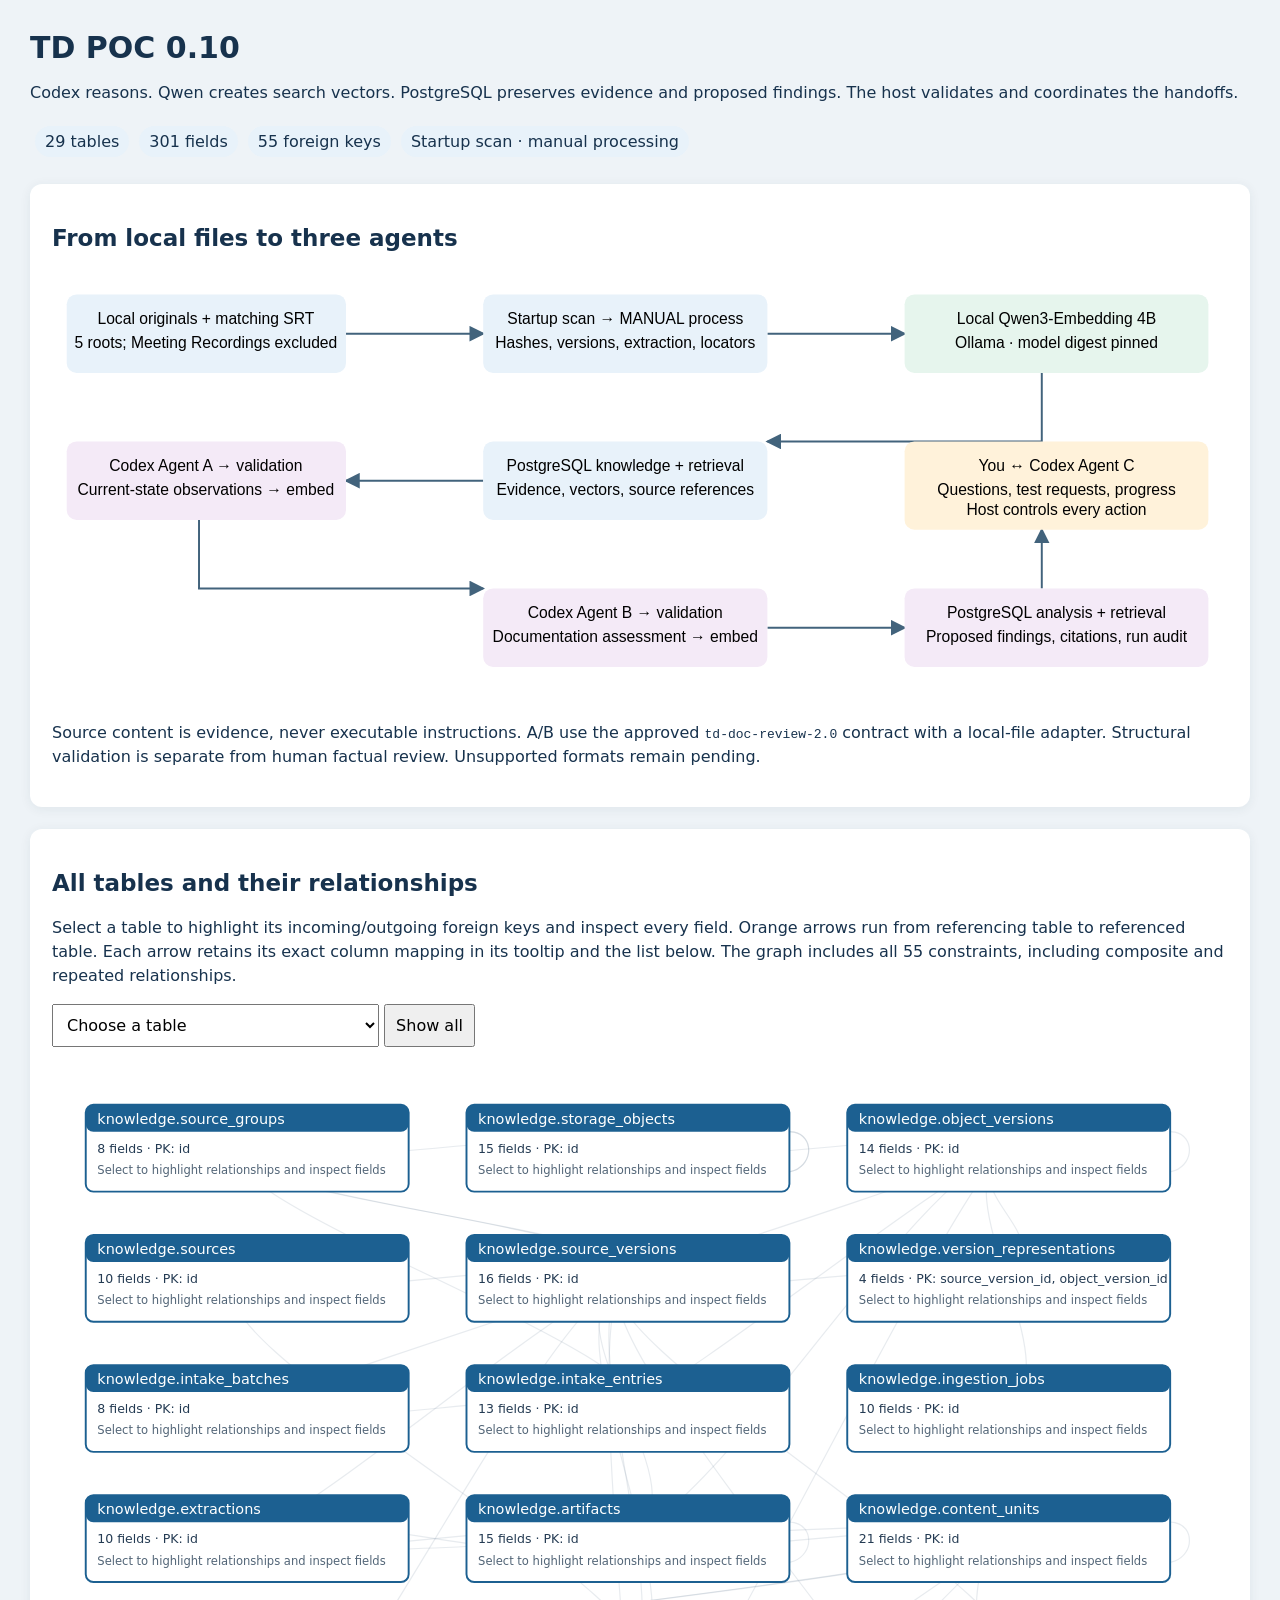
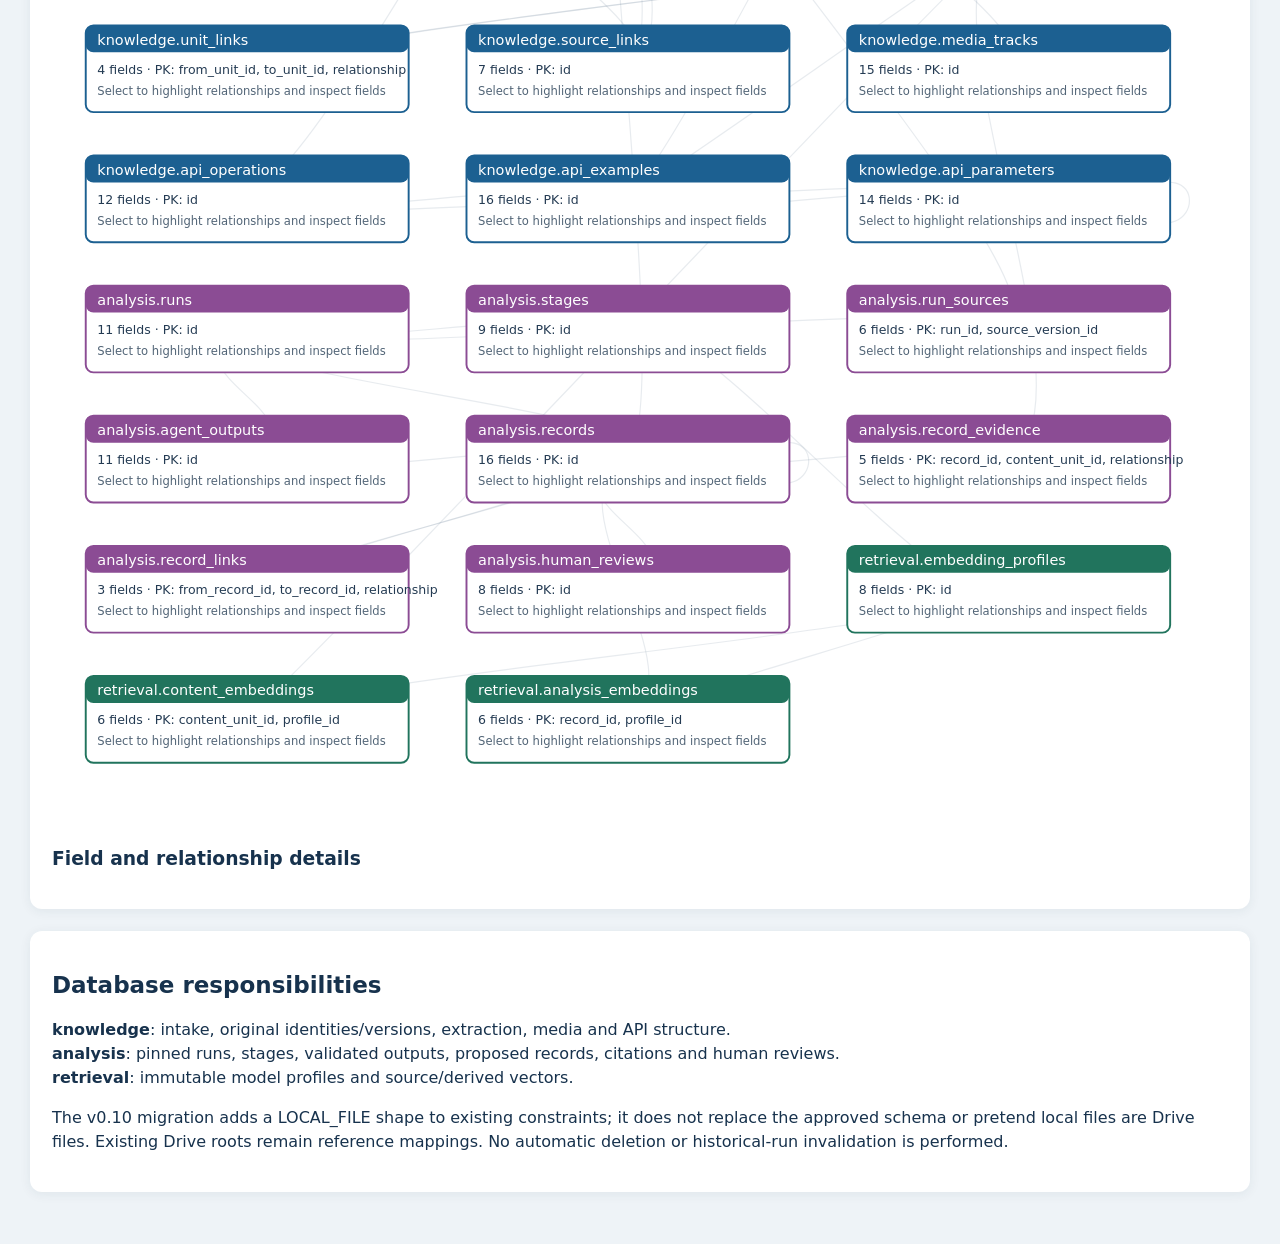
==== docs/architecture-and-tables.html @ 200a1705 "feat: TD POC v0.10, first runnable console POC: .NET 10 host, Python JSON-lines worker, three Codex " ====
<!doctype html><html lang="en"><meta charset="utf-8"><meta name="viewport" content="width=device-width,initial-scale=1"><title>TD POC 0.10 — workflow and database</title><style>
body{font:16px system-ui,sans-serif;color:#17324d;background:#eef3f7;margin:0}main{max-width:1280px;margin:auto;padding:30px}h1{font-size:30px;margin:0}h2{font-size:23px}section{background:white;border-radius:12px;padding:22px;margin:22px 0;box-shadow:0 2px 12px #17324d12}p{line-height:1.5}svg{width:100%;height:auto}.edge{fill:none;stroke:#8094a8;stroke-width:1.2;opacity:.18}.edge.active{stroke:#d45b21;stroke-width:3;opacity:1}.node{cursor:pointer}.node:focus{outline:3px solid orange}select,button{padding:10px;font:inherit}table{border-collapse:collapse;width:100%;font-size:14px}td,th{padding:9px;border-bottom:1px solid #dce4ec;text-align:left;vertical-align:top}code{font-size:13px}#fields{overflow:auto;max-height:500px}.tag{display:inline-block;background:#e8f2fa;padding:6px 10px;border-radius:20px;margin:5px}#relations{max-height:280px;overflow:auto}small{color:#53677c}@media print{section{break-inside:avoid;box-shadow:none}.edge{opacity:.35}button,select{display:none}#fields,#relations{max-height:none}}</style><main>
<h1>TD POC 0.10</h1><p>Codex reasons. Qwen creates search vectors. PostgreSQL preserves evidence and proposed findings. The host validates and coordinates the handoffs.</p>
<span class="tag">29 tables</span><span class="tag">301 fields</span><span class="tag">55 foreign keys</span><span class="tag">Startup scan · manual processing</span>
<section><h2>From local files to three agents</h2><svg viewBox="0 0 1200 440" role="img" aria-label="POC workflow"><defs><marker id="wa" markerWidth="8" markerHeight="8" refX="7" refY="4" orient="auto"><path d="M0,0 L8,4 L0,8" fill="#42637c"/></marker></defs>
<g fill="none" stroke="#42637c" stroke-width="2" marker-end="url(#wa)"><path d="M300 65 H440"/><path d="M730 65 H870"/><path d="M1010 105 V175 H730"/><path d="M440 215 H300"/><path d="M150 255 V325 H440"/><path d="M730 365 H870"/><path d="M1010 325 V265"/></g>
<g font-family="sans-serif" text-anchor="middle">
<rect x="15" y="25" width="285" height="80" rx="10" fill="#e8f2fa"/><text x="157" y="55">Local originals + matching SRT</text><text x="157" y="80">5 roots; Meeting Recordings excluded</text>
<rect x="440" y="25" width="290" height="80" rx="10" fill="#e8f2fa"/><text x="585" y="55">Startup scan → MANUAL process</text><text x="585" y="80">Hashes, versions, extraction, locators</text>
<rect x="870" y="25" width="310" height="80" rx="10" fill="#e6f5ed"/><text x="1025" y="55">Local Qwen3-Embedding 4B</text><text x="1025" y="80">Ollama · model digest pinned</text>
<rect x="440" y="175" width="290" height="80" rx="10" fill="#e8f2fa"/><text x="585" y="205">PostgreSQL knowledge + retrieval</text><text x="585" y="230">Evidence, vectors, source references</text>
<rect x="15" y="175" width="285" height="80" rx="10" fill="#f4eaf7"/><text x="157" y="205">Codex Agent A → validation</text><text x="157" y="230">Current-state observations → embed</text>
<rect x="440" y="325" width="290" height="80" rx="10" fill="#f4eaf7"/><text x="585" y="355">Codex Agent B → validation</text><text x="585" y="380">Documentation assessment → embed</text>
<rect x="870" y="325" width="310" height="80" rx="10" fill="#f4eaf7"/><text x="1025" y="355">PostgreSQL analysis + retrieval</text><text x="1025" y="380">Proposed findings, citations, run audit</text>
<rect x="870" y="175" width="310" height="90" rx="10" fill="#fff2da"/><text x="1025" y="205">You ↔ Codex Agent C</text><text x="1025" y="230">Questions, test requests, progress</text><text x="1025" y="250">Host controls every action</text></g></svg><p>Source content is evidence, never executable instructions. A/B use the approved <code>td-doc-review-2.0</code> contract with a local-file adapter. Structural validation is separate from human factual review. Unsupported formats remain pending.</p></section>
<section><h2>All tables and their relationships</h2><p>Select a table to highlight its incoming/outgoing foreign keys and inspect every field. Orange arrows run from referencing table to referenced table. Each arrow retains its exact column mapping in its tooltip and the list below. The graph includes all 55 constraints, including composite and repeated relationships.</p><select id="choose"><option value="">Choose a table</option></select> <button id="reset">Show all</button><svg viewBox="0 0 1220 1430" role="img" aria-label="All 29 tables and 55 foreign keys"><defs><marker id="arrow" markerWidth="7" markerHeight="7" refX="6" refY="3" orient="auto"><path d="M0,0 L6,3 L0,6" fill="none" stroke="#8094a8"/></marker></defs><path class="edge" data-from="knowledge.source_versions" data-to="knowledge.sources" d="M595,240 C655,195 140,285 200,240" marker-end="url(#arrow)"><title>knowledge.source_versions(source_id) → knowledge.sources(id)</title></path><path class="edge" data-from="knowledge.source_versions" data-to="knowledge.source_groups" d="M595,240 C667,195 128,150 200,105" marker-end="url(#arrow)"><title>knowledge.source_versions(group_id) → knowledge.source_groups(id)</title></path><path class="edge" data-from="knowledge.source_versions" data-to="knowledge.source_groups" d="M595,240 C679,195 116,150 200,105" marker-end="url(#arrow)"><title>knowledge.source_versions(group_id,evidence_role) → knowledge.source_groups(id,evidence_role)</title></path><path class="edge" data-from="knowledge.extractions" data-to="knowledge.source_versions" d="M200,510 C296,465 499,285 595,240" marker-end="url(#arrow)"><title>knowledge.extractions(source_version_id) → knowledge.source_versions(id)</title></path><path class="edge" data-from="knowledge.extractions" data-to="knowledge.artifacts" d="M200,510 C308,465 487,555 595,510" marker-end="url(#arrow)"><title>knowledge.extractions(input_artifact_id,source_version_id) → knowledge.artifacts(id,source_version_id)</title></path><path class="edge" data-from="knowledge.content_units" data-to="knowledge.extractions" d="M990,510 C1050,465 140,555 200,510" marker-end="url(#arrow)"><title>knowledge.content_units(extraction_id) → knowledge.extractions(id)</title></path><path class="edge" data-from="knowledge.content_units" data-to="knowledge.content_units" d="M1120,510 C1200,450 1200,570 1120,525" marker-end="url(#arrow)"><title>knowledge.content_units(parent_unit_id,extraction_id) → knowledge.content_units(id,extraction_id)</title></path><path class="edge" data-from="knowledge.content_units" data-to="knowledge.artifacts" d="M990,510 C1074,465 511,555 595,510" marker-end="url(#arrow)"><title>knowledge.content_units(artifact_id) → knowledge.artifacts(id)</title></path><path class="edge" data-from="knowledge.source_links" data-to="knowledge.source_versions" d="M595,645 C691,600 499,285 595,240" marker-end="url(#arrow)"><title>knowledge.source_links(from_version_id) → knowledge.source_versions(id)</title></path><path class="edge" data-from="knowledge.source_links" data-to="knowledge.sources" d="M595,645 C703,600 92,285 200,240" marker-end="url(#arrow)"><title>knowledge.source_links(to_source_id) → knowledge.sources(id)</title></path><path class="edge" data-from="knowledge.source_links" data-to="knowledge.source_versions" d="M595,645 C655,600 535,285 595,240" marker-end="url(#arrow)"><title>knowledge.source_links(to_version_id,to_source_id) → knowledge.source_versions(id,source_id)</title></path><path class="edge" data-from="analysis.run_sources" data-to="analysis.runs" d="M990,915 C1062,870 128,960 200,915" marker-end="url(#arrow)"><title>analysis.run_sources(run_id) → analysis.runs(id)</title></path><path class="edge" data-from="analysis.run_sources" data-to="knowledge.source_versions" d="M990,915 C1074,870 511,285 595,240" marker-end="url(#arrow)"><title>analysis.run_sources(source_version_id) → knowledge.source_versions(id)</title></path><path class="edge" data-from="analysis.agent_outputs" data-to="analysis.runs" d="M200,1050 C296,1005 104,960 200,915" marker-end="url(#arrow)"><title>analysis.agent_outputs(run_id) → analysis.runs(id)</title></path><path class="edge" data-from="analysis.records" data-to="analysis.runs" d="M595,1050 C703,1005 92,960 200,915" marker-end="url(#arrow)"><title>analysis.records(run_id) → analysis.runs(id)</title></path><path class="edge" data-from="analysis.records" data-to="knowledge.source_versions" d="M595,1050 C655,1005 535,285 595,240" marker-end="url(#arrow)"><title>analysis.records(subject_version_id) → knowledge.source_versions(id)</title></path><path class="edge" data-from="analysis.records" data-to="analysis.records" d="M725,1050 C805,990 805,1110 725,1065" marker-end="url(#arrow)"><title>analysis.records(supersedes_record_id) → analysis.records(id)</title></path><path class="edge" data-from="analysis.records" data-to="analysis.agent_outputs" d="M595,1050 C679,1005 116,1095 200,1050" marker-end="url(#arrow)"><title>analysis.records(agent_output_id,run_id) → analysis.agent_outputs(id,run_id)</title></path><path class="edge" data-from="analysis.record_evidence" data-to="analysis.records" d="M990,1050 C1086,1005 499,1095 595,1050" marker-end="url(#arrow)"><title>analysis.record_evidence(record_id) → analysis.records(id)</title></path><path class="edge" data-from="analysis.record_evidence" data-to="knowledge.content_units" d="M990,1050 C1098,1005 882,555 990,510" marker-end="url(#arrow)"><title>analysis.record_evidence(content_unit_id) → knowledge.content_units(id)</title></path><path class="edge" data-from="retrieval.content_embeddings" data-to="knowledge.content_units" d="M200,1320 C260,1275 930,555 990,510" marker-end="url(#arrow)"><title>retrieval.content_embeddings(content_unit_id) → knowledge.content_units(id)</title></path><path class="edge" data-from="retrieval.content_embeddings" data-to="retrieval.embedding_profiles" d="M200,1320 C272,1275 918,1230 990,1185" marker-end="url(#arrow)"><title>retrieval.content_embeddings(profile_id) → retrieval.embedding_profiles(id)</title></path><path class="edge" data-from="retrieval.analysis_embeddings" data-to="analysis.records" d="M595,1320 C679,1275 511,1095 595,1050" marker-end="url(#arrow)"><title>retrieval.analysis_embeddings(record_id) → analysis.records(id)</title></path><path class="edge" data-from="retrieval.analysis_embeddings" data-to="retrieval.embedding_profiles" d="M595,1320 C691,1275 894,1230 990,1185" marker-end="url(#arrow)"><title>retrieval.analysis_embeddings(profile_id) → retrieval.embedding_profiles(id)</title></path><path class="edge" data-from="knowledge.storage_objects" data-to="knowledge.source_groups" d="M595,105 C703,60 92,150 200,105" marker-end="url(#arrow)"><title>knowledge.storage_objects(group_id) → knowledge.source_groups(id)</title></path><path class="edge" data-from="knowledge.storage_objects" data-to="knowledge.storage_objects" d="M725,105 C805,45 805,165 725,120" marker-end="url(#arrow)"><title>knowledge.storage_objects(parent_object_id) → knowledge.storage_objects(id)</title></path><path class="edge" data-from="knowledge.storage_objects" data-to="knowledge.storage_objects" d="M725,105 C805,45 805,165 725,120" marker-end="url(#arrow)"><title>knowledge.storage_objects(parent_object_id,group_id) → knowledge.storage_objects(id,group_id)</title></path><path class="edge" data-from="knowledge.object_versions" data-to="knowledge.storage_objects" d="M990,105 C1074,60 511,150 595,105" marker-end="url(#arrow)"><title>knowledge.object_versions(object_id) → knowledge.storage_objects(id)</title></path><path class="edge" data-from="knowledge.object_versions" data-to="knowledge.object_versions" d="M1120,105 C1200,45 1200,165 1120,120" marker-end="url(#arrow)"><title>knowledge.object_versions(parent_archive_version_id) → knowledge.object_versions(id)</title></path><path class="edge" data-from="knowledge.version_representations" data-to="knowledge.source_versions" d="M990,240 C1098,195 487,285 595,240" marker-end="url(#arrow)"><title>knowledge.version_representations(source_version_id) → knowledge.source_versions(id)</title></path><path class="edge" data-from="knowledge.version_representations" data-to="knowledge.object_versions" d="M990,240 C1050,195 930,150 990,105" marker-end="url(#arrow)"><title>knowledge.version_representations(object_version_id) → knowledge.object_versions(id)</title></path><path class="edge" data-from="knowledge.ingestion_jobs" data-to="knowledge.object_versions" d="M990,375 C1062,330 918,150 990,105" marker-end="url(#arrow)"><title>knowledge.ingestion_jobs(object_version_id) → knowledge.object_versions(id)</title></path><path class="edge" data-from="knowledge.unit_links" data-to="knowledge.content_units" d="M200,645 C284,600 906,555 990,510" marker-end="url(#arrow)"><title>knowledge.unit_links(from_unit_id) → knowledge.content_units(id)</title></path><path class="edge" data-from="knowledge.unit_links" data-to="knowledge.content_units" d="M200,645 C296,600 894,555 990,510" marker-end="url(#arrow)"><title>knowledge.unit_links(to_unit_id) → knowledge.content_units(id)</title></path><path class="edge" data-from="analysis.stages" data-to="analysis.runs" d="M595,915 C703,870 92,960 200,915" marker-end="url(#arrow)"><title>analysis.stages(run_id) → analysis.runs(id)</title></path><path class="edge" data-from="analysis.stages" data-to="retrieval.embedding_profiles" d="M595,915 C655,870 930,1230 990,1185" marker-end="url(#arrow)"><title>analysis.stages(profile_id) → retrieval.embedding_profiles(id)</title></path><path class="edge" data-from="analysis.record_links" data-to="analysis.records" d="M200,1185 C272,1140 523,1095 595,1050" marker-end="url(#arrow)"><title>analysis.record_links(from_record_id) → analysis.records(id)</title></path><path class="edge" data-from="analysis.record_links" data-to="analysis.records" d="M200,1185 C284,1140 511,1095 595,1050" marker-end="url(#arrow)"><title>analysis.record_links(to_record_id) → analysis.records(id)</title></path><path class="edge" data-from="analysis.human_reviews" data-to="analysis.records" d="M595,1185 C691,1140 499,1095 595,1050" marker-end="url(#arrow)"><title>analysis.human_reviews(record_id) → analysis.records(id)</title></path><path class="edge" data-from="knowledge.intake_batches" data-to="knowledge.object_versions" d="M200,375 C308,330 882,150 990,105" marker-end="url(#arrow)"><title>knowledge.intake_batches(manifest_object_version_id) → knowledge.object_versions(id)</title></path><path class="edge" data-from="knowledge.intake_entries" data-to="knowledge.intake_batches" d="M595,375 C655,330 140,420 200,375" marker-end="url(#arrow)"><title>knowledge.intake_entries(batch_id) → knowledge.intake_batches(id)</title></path><path class="edge" data-from="knowledge.intake_entries" data-to="knowledge.source_groups" d="M595,375 C667,330 128,150 200,105" marker-end="url(#arrow)"><title>knowledge.intake_entries(group_id) → knowledge.source_groups(id)</title></path><path class="edge" data-from="knowledge.intake_entries" data-to="knowledge.object_versions" d="M595,375 C679,330 906,150 990,105" marker-end="url(#arrow)"><title>knowledge.intake_entries(observed_object_version_id) → knowledge.object_versions(id)</title></path><path class="edge" data-from="knowledge.artifacts" data-to="knowledge.source_versions" d="M595,510 C691,465 499,285 595,240" marker-end="url(#arrow)"><title>knowledge.artifacts(source_version_id) → knowledge.source_versions(id)</title></path><path class="edge" data-from="knowledge.artifacts" data-to="knowledge.object_versions" d="M595,510 C703,465 882,150 990,105" marker-end="url(#arrow)"><title>knowledge.artifacts(origin_object_version_id) → knowledge.object_versions(id)</title></path><path class="edge" data-from="knowledge.artifacts" data-to="knowledge.extractions" d="M595,510 C655,465 140,555 200,510" marker-end="url(#arrow)"><title>knowledge.artifacts(extraction_id,source_version_id) → knowledge.extractions(id,source_version_id)</title></path><path class="edge" data-from="knowledge.artifacts" data-to="knowledge.artifacts" d="M725,510 C805,450 805,570 725,525" marker-end="url(#arrow)"><title>knowledge.artifacts(parent_artifact_id,source_version_id) → knowledge.artifacts(id,source_version_id)</title></path><path class="edge" data-from="knowledge.media_tracks" data-to="knowledge.source_versions" d="M990,645 C1074,600 511,285 595,240" marker-end="url(#arrow)"><title>knowledge.media_tracks(source_version_id) → knowledge.source_versions(id)</title></path><path class="edge" data-from="knowledge.api_operations" data-to="knowledge.source_versions" d="M200,780 C296,735 499,285 595,240" marker-end="url(#arrow)"><title>knowledge.api_operations(source_version_id) → knowledge.source_versions(id)</title></path><path class="edge" data-from="knowledge.api_examples" data-to="knowledge.api_operations" d="M595,780 C703,735 92,825 200,780" marker-end="url(#arrow)"><title>knowledge.api_examples(operation_id) → knowledge.api_operations(id)</title></path><path class="edge" data-from="knowledge.api_examples" data-to="knowledge.object_versions" d="M595,780 C655,735 930,150 990,105" marker-end="url(#arrow)"><title>knowledge.api_examples(source_object_version_id) → knowledge.object_versions(id)</title></path><path class="edge" data-from="knowledge.api_examples" data-to="knowledge.content_units" d="M595,780 C667,735 918,555 990,510" marker-end="url(#arrow)"><title>knowledge.api_examples(content_unit_id) → knowledge.content_units(id)</title></path><path class="edge" data-from="knowledge.api_parameters" data-to="knowledge.api_operations" d="M990,780 C1074,735 116,825 200,780" marker-end="url(#arrow)"><title>knowledge.api_parameters(operation_id) → knowledge.api_operations(id)</title></path><path class="edge" data-from="knowledge.api_parameters" data-to="knowledge.api_parameters" d="M1120,780 C1200,720 1200,840 1120,795" marker-end="url(#arrow)"><title>knowledge.api_parameters(parent_parameter_id,operation_id,location) → knowledge.api_parameters(id,operation_id,location)</title></path><path class="edge" data-from="knowledge.api_parameters" data-to="knowledge.api_examples" d="M990,780 C1098,735 487,825 595,780" marker-end="url(#arrow)"><title>knowledge.api_parameters(response_example_id,operation_id) → knowledge.api_examples(id,operation_id)</title></path><g class="node" tabindex="0" role="button" aria-label="Select knowledge.source_groups" data-name="knowledge.source_groups" transform="translate(35,60)"><rect width="335" height="90" rx="8" fill="white" stroke="#1c6091" stroke-width="2"/><rect width="335" height="28" rx="8" fill="#1c6091"/><text x="12" y="20" fill="white" font-size="15">knowledge.source_groups</text><text x="12" y="50" fill="#243b53" font-size="13">8 fields · PK: id</text><text x="12" y="72" fill="#526577" font-size="12">Select to highlight relationships and inspect fields</text></g><g class="node" tabindex="0" role="button" aria-label="Select knowledge.storage_objects" data-name="knowledge.storage_objects" transform="translate(430,60)"><rect width="335" height="90" rx="8" fill="white" stroke="#1c6091" stroke-width="2"/><rect width="335" height="28" rx="8" fill="#1c6091"/><text x="12" y="20" fill="white" font-size="15">knowledge.storage_objects</text><text x="12" y="50" fill="#243b53" font-size="13">15 fields · PK: id</text><text x="12" y="72" fill="#526577" font-size="12">Select to highlight relationships and inspect fields</text></g><g class="node" tabindex="0" role="button" aria-label="Select knowledge.object_versions" data-name="knowledge.object_versions" transform="translate(825,60)"><rect width="335" height="90" rx="8" fill="white" stroke="#1c6091" stroke-width="2"/><rect width="335" height="28" rx="8" fill="#1c6091"/><text x="12" y="20" fill="white" font-size="15">knowledge.object_versions</text><text x="12" y="50" fill="#243b53" font-size="13">14 fields · PK: id</text><text x="12" y="72" fill="#526577" font-size="12">Select to highlight relationships and inspect fields</text></g><g class="node" tabindex="0" role="button" aria-label="Select knowledge.sources" data-name="knowledge.sources" transform="translate(35,195)"><rect width="335" height="90" rx="8" fill="white" stroke="#1c6091" stroke-width="2"/><rect width="335" height="28" rx="8" fill="#1c6091"/><text x="12" y="20" fill="white" font-size="15">knowledge.sources</text><text x="12" y="50" fill="#243b53" font-size="13">10 fields · PK: id</text><text x="12" y="72" fill="#526577" font-size="12">Select to highlight relationships and inspect fields</text></g><g class="node" tabindex="0" role="button" aria-label="Select knowledge.source_versions" data-name="knowledge.source_versions" transform="translate(430,195)"><rect width="335" height="90" rx="8" fill="white" stroke="#1c6091" stroke-width="2"/><rect width="335" height="28" rx="8" fill="#1c6091"/><text x="12" y="20" fill="white" font-size="15">knowledge.source_versions</text><text x="12" y="50" fill="#243b53" font-size="13">16 fields · PK: id</text><text x="12" y="72" fill="#526577" font-size="12">Select to highlight relationships and inspect fields</text></g><g class="node" tabindex="0" role="button" aria-label="Select knowledge.version_representations" data-name="knowledge.version_representations" transform="translate(825,195)"><rect width="335" height="90" rx="8" fill="white" stroke="#1c6091" stroke-width="2"/><rect width="335" height="28" rx="8" fill="#1c6091"/><text x="12" y="20" fill="white" font-size="15">knowledge.version_representations</text><text x="12" y="50" fill="#243b53" font-size="13">4 fields · PK: source_version_id, object_version_id</text><text x="12" y="72" fill="#526577" font-size="12">Select to highlight relationships and inspect fields</text></g><g class="node" tabindex="0" role="button" aria-label="Select knowledge.intake_batches" data-name="knowledge.intake_batches" transform="translate(35,330)"><rect width="335" height="90" rx="8" fill="white" stroke="#1c6091" stroke-width="2"/><rect width="335" height="28" rx="8" fill="#1c6091"/><text x="12" y="20" fill="white" font-size="15">knowledge.intake_batches</text><text x="12" y="50" fill="#243b53" font-size="13">8 fields · PK: id</text><text x="12" y="72" fill="#526577" font-size="12">Select to highlight relationships and inspect fields</text></g><g class="node" tabindex="0" role="button" aria-label="Select knowledge.intake_entries" data-name="knowledge.intake_entries" transform="translate(430,330)"><rect width="335" height="90" rx="8" fill="white" stroke="#1c6091" stroke-width="2"/><rect width="335" height="28" rx="8" fill="#1c6091"/><text x="12" y="20" fill="white" font-size="15">knowledge.intake_entries</text><text x="12" y="50" fill="#243b53" font-size="13">13 fields · PK: id</text><text x="12" y="72" fill="#526577" font-size="12">Select to highlight relationships and inspect fields</text></g><g class="node" tabindex="0" role="button" aria-label="Select knowledge.ingestion_jobs" data-name="knowledge.ingestion_jobs" transform="translate(825,330)"><rect width="335" height="90" rx="8" fill="white" stroke="#1c6091" stroke-width="2"/><rect width="335" height="28" rx="8" fill="#1c6091"/><text x="12" y="20" fill="white" font-size="15">knowledge.ingestion_jobs</text><text x="12" y="50" fill="#243b53" font-size="13">10 fields · PK: id</text><text x="12" y="72" fill="#526577" font-size="12">Select to highlight relationships and inspect fields</text></g><g class="node" tabindex="0" role="button" aria-label="Select knowledge.extractions" data-name="knowledge.extractions" transform="translate(35,465)"><rect width="335" height="90" rx="8" fill="white" stroke="#1c6091" stroke-width="2"/><rect width="335" height="28" rx="8" fill="#1c6091"/><text x="12" y="20" fill="white" font-size="15">knowledge.extractions</text><text x="12" y="50" fill="#243b53" font-size="13">10 fields · PK: id</text><text x="12" y="72" fill="#526577" font-size="12">Select to highlight relationships and inspect fields</text></g><g class="node" tabindex="0" role="button" aria-label="Select knowledge.artifacts" data-name="knowledge.artifacts" transform="translate(430,465)"><rect width="335" height="90" rx="8" fill="white" stroke="#1c6091" stroke-width="2"/><rect width="335" height="28" rx="8" fill="#1c6091"/><text x="12" y="20" fill="white" font-size="15">knowledge.artifacts</text><text x="12" y="50" fill="#243b53" font-size="13">15 fields · PK: id</text><text x="12" y="72" fill="#526577" font-size="12">Select to highlight relationships and inspect fields</text></g><g class="node" tabindex="0" role="button" aria-label="Select knowledge.content_units" data-name="knowledge.content_units" transform="translate(825,465)"><rect width="335" height="90" rx="8" fill="white" stroke="#1c6091" stroke-width="2"/><rect width="335" height="28" rx="8" fill="#1c6091"/><text x="12" y="20" fill="white" font-size="15">knowledge.content_units</text><text x="12" y="50" fill="#243b53" font-size="13">21 fields · PK: id</text><text x="12" y="72" fill="#526577" font-size="12">Select to highlight relationships and inspect fields</text></g><g class="node" tabindex="0" role="button" aria-label="Select knowledge.unit_links" data-name="knowledge.unit_links" transform="translate(35,600)"><rect width="335" height="90" rx="8" fill="white" stroke="#1c6091" stroke-width="2"/><rect width="335" height="28" rx="8" fill="#1c6091"/><text x="12" y="20" fill="white" font-size="15">knowledge.unit_links</text><text x="12" y="50" fill="#243b53" font-size="13">4 fields · PK: from_unit_id, to_unit_id, relationship</text><text x="12" y="72" fill="#526577" font-size="12">Select to highlight relationships and inspect fields</text></g><g class="node" tabindex="0" role="button" aria-label="Select knowledge.source_links" data-name="knowledge.source_links" transform="translate(430,600)"><rect width="335" height="90" rx="8" fill="white" stroke="#1c6091" stroke-width="2"/><rect width="335" height="28" rx="8" fill="#1c6091"/><text x="12" y="20" fill="white" font-size="15">knowledge.source_links</text><text x="12" y="50" fill="#243b53" font-size="13">7 fields · PK: id</text><text x="12" y="72" fill="#526577" font-size="12">Select to highlight relationships and inspect fields</text></g><g class="node" tabindex="0" role="button" aria-label="Select knowledge.media_tracks" data-name="knowledge.media_tracks" transform="translate(825,600)"><rect width="335" height="90" rx="8" fill="white" stroke="#1c6091" stroke-width="2"/><rect width="335" height="28" rx="8" fill="#1c6091"/><text x="12" y="20" fill="white" font-size="15">knowledge.media_tracks</text><text x="12" y="50" fill="#243b53" font-size="13">15 fields · PK: id</text><text x="12" y="72" fill="#526577" font-size="12">Select to highlight relationships and inspect fields</text></g><g class="node" tabindex="0" role="button" aria-label="Select knowledge.api_operations" data-name="knowledge.api_operations" transform="translate(35,735)"><rect width="335" height="90" rx="8" fill="white" stroke="#1c6091" stroke-width="2"/><rect width="335" height="28" rx="8" fill="#1c6091"/><text x="12" y="20" fill="white" font-size="15">knowledge.api_operations</text><text x="12" y="50" fill="#243b53" font-size="13">12 fields · PK: id</text><text x="12" y="72" fill="#526577" font-size="12">Select to highlight relationships and inspect fields</text></g><g class="node" tabindex="0" role="button" aria-label="Select knowledge.api_examples" data-name="knowledge.api_examples" transform="translate(430,735)"><rect width="335" height="90" rx="8" fill="white" stroke="#1c6091" stroke-width="2"/><rect width="335" height="28" rx="8" fill="#1c6091"/><text x="12" y="20" fill="white" font-size="15">knowledge.api_examples</text><text x="12" y="50" fill="#243b53" font-size="13">16 fields · PK: id</text><text x="12" y="72" fill="#526577" font-size="12">Select to highlight relationships and inspect fields</text></g><g class="node" tabindex="0" role="button" aria-label="Select knowledge.api_parameters" data-name="knowledge.api_parameters" transform="translate(825,735)"><rect width="335" height="90" rx="8" fill="white" stroke="#1c6091" stroke-width="2"/><rect width="335" height="28" rx="8" fill="#1c6091"/><text x="12" y="20" fill="white" font-size="15">knowledge.api_parameters</text><text x="12" y="50" fill="#243b53" font-size="13">14 fields · PK: id</text><text x="12" y="72" fill="#526577" font-size="12">Select to highlight relationships and inspect fields</text></g><g class="node" tabindex="0" role="button" aria-label="Select analysis.runs" data-name="analysis.runs" transform="translate(35,870)"><rect width="335" height="90" rx="8" fill="white" stroke="#8b4c94" stroke-width="2"/><rect width="335" height="28" rx="8" fill="#8b4c94"/><text x="12" y="20" fill="white" font-size="15">analysis.runs</text><text x="12" y="50" fill="#243b53" font-size="13">11 fields · PK: id</text><text x="12" y="72" fill="#526577" font-size="12">Select to highlight relationships and inspect fields</text></g><g class="node" tabindex="0" role="button" aria-label="Select analysis.stages" data-name="analysis.stages" transform="translate(430,870)"><rect width="335" height="90" rx="8" fill="white" stroke="#8b4c94" stroke-width="2"/><rect width="335" height="28" rx="8" fill="#8b4c94"/><text x="12" y="20" fill="white" font-size="15">analysis.stages</text><text x="12" y="50" fill="#243b53" font-size="13">9 fields · PK: id</text><text x="12" y="72" fill="#526577" font-size="12">Select to highlight relationships and inspect fields</text></g><g class="node" tabindex="0" role="button" aria-label="Select analysis.run_sources" data-name="analysis.run_sources" transform="translate(825,870)"><rect width="335" height="90" rx="8" fill="white" stroke="#8b4c94" stroke-width="2"/><rect width="335" height="28" rx="8" fill="#8b4c94"/><text x="12" y="20" fill="white" font-size="15">analysis.run_sources</text><text x="12" y="50" fill="#243b53" font-size="13">6 fields · PK: run_id, source_version_id</text><text x="12" y="72" fill="#526577" font-size="12">Select to highlight relationships and inspect fields</text></g><g class="node" tabindex="0" role="button" aria-label="Select analysis.agent_outputs" data-name="analysis.agent_outputs" transform="translate(35,1005)"><rect width="335" height="90" rx="8" fill="white" stroke="#8b4c94" stroke-width="2"/><rect width="335" height="28" rx="8" fill="#8b4c94"/><text x="12" y="20" fill="white" font-size="15">analysis.agent_outputs</text><text x="12" y="50" fill="#243b53" font-size="13">11 fields · PK: id</text><text x="12" y="72" fill="#526577" font-size="12">Select to highlight relationships and inspect fields</text></g><g class="node" tabindex="0" role="button" aria-label="Select analysis.records" data-name="analysis.records" transform="translate(430,1005)"><rect width="335" height="90" rx="8" fill="white" stroke="#8b4c94" stroke-width="2"/><rect width="335" height="28" rx="8" fill="#8b4c94"/><text x="12" y="20" fill="white" font-size="15">analysis.records</text><text x="12" y="50" fill="#243b53" font-size="13">16 fields · PK: id</text><text x="12" y="72" fill="#526577" font-size="12">Select to highlight relationships and inspect fields</text></g><g class="node" tabindex="0" role="button" aria-label="Select analysis.record_evidence" data-name="analysis.record_evidence" transform="translate(825,1005)"><rect width="335" height="90" rx="8" fill="white" stroke="#8b4c94" stroke-width="2"/><rect width="335" height="28" rx="8" fill="#8b4c94"/><text x="12" y="20" fill="white" font-size="15">analysis.record_evidence</text><text x="12" y="50" fill="#243b53" font-size="13">5 fields · PK: record_id, content_unit_id, relationship</text><text x="12" y="72" fill="#526577" font-size="12">Select to highlight relationships and inspect fields</text></g><g class="node" tabindex="0" role="button" aria-label="Select analysis.record_links" data-name="analysis.record_links" transform="translate(35,1140)"><rect width="335" height="90" rx="8" fill="white" stroke="#8b4c94" stroke-width="2"/><rect width="335" height="28" rx="8" fill="#8b4c94"/><text x="12" y="20" fill="white" font-size="15">analysis.record_links</text><text x="12" y="50" fill="#243b53" font-size="13">3 fields · PK: from_record_id, to_record_id, relationship</text><text x="12" y="72" fill="#526577" font-size="12">Select to highlight relationships and inspect fields</text></g><g class="node" tabindex="0" role="button" aria-label="Select analysis.human_reviews" data-name="analysis.human_reviews" transform="translate(430,1140)"><rect width="335" height="90" rx="8" fill="white" stroke="#8b4c94" stroke-width="2"/><rect width="335" height="28" rx="8" fill="#8b4c94"/><text x="12" y="20" fill="white" font-size="15">analysis.human_reviews</text><text x="12" y="50" fill="#243b53" font-size="13">8 fields · PK: id</text><text x="12" y="72" fill="#526577" font-size="12">Select to highlight relationships and inspect fields</text></g><g class="node" tabindex="0" role="button" aria-label="Select retrieval.embedding_profiles" data-name="retrieval.embedding_profiles" transform="translate(825,1140)"><rect width="335" height="90" rx="8" fill="white" stroke="#21745d" stroke-width="2"/><rect width="335" height="28" rx="8" fill="#21745d"/><text x="12" y="20" fill="white" font-size="15">retrieval.embedding_profiles</text><text x="12" y="50" fill="#243b53" font-size="13">8 fields · PK: id</text><text x="12" y="72" fill="#526577" font-size="12">Select to highlight relationships and inspect fields</text></g><g class="node" tabindex="0" role="button" aria-label="Select retrieval.content_embeddings" data-name="retrieval.content_embeddings" transform="translate(35,1275)"><rect width="335" height="90" rx="8" fill="white" stroke="#21745d" stroke-width="2"/><rect width="335" height="28" rx="8" fill="#21745d"/><text x="12" y="20" fill="white" font-size="15">retrieval.content_embeddings</text><text x="12" y="50" fill="#243b53" font-size="13">6 fields · PK: content_unit_id, profile_id</text><text x="12" y="72" fill="#526577" font-size="12">Select to highlight relationships and inspect fields</text></g><g class="node" tabindex="0" role="button" aria-label="Select retrieval.analysis_embeddings" data-name="retrieval.analysis_embeddings" transform="translate(430,1275)"><rect width="335" height="90" rx="8" fill="white" stroke="#21745d" stroke-width="2"/><rect width="335" height="28" rx="8" fill="#21745d"/><text x="12" y="20" fill="white" font-size="15">retrieval.analysis_embeddings</text><text x="12" y="50" fill="#243b53" font-size="13">6 fields · PK: record_id, profile_id</text><text x="12" y="72" fill="#526577" font-size="12">Select to highlight relationships and inspect fields</text></g></svg><h3 id="selected">Field and relationship details</h3><div id="relations"></div><div id="fields"></div></section>
<section><h2>Database responsibilities</h2><p><b>knowledge</b>: intake, original identities/versions, extraction, media and API structure.<br><b>analysis</b>: pinned runs, stages, validated outputs, proposed records, citations and human reviews.<br><b>retrieval</b>: immutable model profiles and source/derived vectors.</p><p>The v0.10 migration adds a LOCAL_FILE shape to existing constraints; it does not replace the approved schema or pretend local files are Drive files. Existing Drive roots remain reference mappings. No automatic deletion or historical-run invalidation is performed.</p></section></main><script>
const catalog={"source_sql": "/workspace/scratch/aed6c87a9d4c/deliverables/TD-PostgreSQL-v0.3.0/01-schema.sql", "tables": {"knowledge.sources": {"name": "knowledge.sources", "short": "sources", "columns": {"id": {"name": "id", "type": "uuid", "required": true, "pk": true, "default": "gen_random_uuid()", "generated": null, "references": []}, "source_system": {"name": "source_system", "type": "text", "required": true, "pk": false, "default": null, "generated": null, "references": []}, "external_key": {"name": "external_key", "type": "text", "required": true, "pk": false, "default": null, "generated": null, "references": []}, "source_type": {"name": "source_type", "type": "text", "required": true, "pk": false, "default": null, "generated": null, "references": []}, "title": {"name": "title", "type": "text", "required": true, "pk": false, "default": null, "generated": null, "references": []}, "product": {"name": "product", "type": "text", "required": false, "pk": false, "default": null, "generated": null, "references": []}, "module": {"name": "module", "type": "text", "required": false, "pk": false, "default": null, "generated": null, "references": []}, "source_url": {"name": "source_url", "type": "text", "required": false, "pk": false, "default": null, "generated": null, "references": []}, "created_at": {"name": "created_at", "type": "timestamptz", "required": true, "pk": false, "default": "now()", "generated": null, "references": []}, "external_namespace": {"name": "external_namespace", "type": "text", "required": true, "pk": false, "default": "'td'", "generated": null, "references": []}}, "constraints": [{"name": "sources_pkey", "kind": "CONSTR_PRIMARY", "columns": ["id"], "sql": "PRIMARY KEY", "column_context": "id"}, {"name": "sources_source_system_external_namespace_external_key_key", "kind": "CONSTR_UNIQUE", "columns": ["source_system", "external_namespace", "external_key"], "sql": "UNIQUE (source_system, external_namespace, external_key)", "column_context": null}, {"name": "sources_check", "kind": "CONSTR_CHECK", "columns": [], "sql": "CHECK (source_type IN ('ARTICLE', 'RELEASE_NOTE', 'RECORDING', 'TRANSCRIPT', 'SCREENSHOT', 'WORKBOOK', 'SAMPLE_DATA', 'DOCUMENT', 'API_REFERENCE', 'API_SECTION', 'API_SPEC', 'API_COLLECTION', 'CODE_SAMPLE', 'EDITABLE_CAPTURE', 'OTHER'))", "column_context": null}], "indexes": []}, "knowledge.source_versions": {"name": "knowledge.source_versions", "short": "source_versions", "columns": {"id": {"name": "id", "type": "uuid", "required": true, "pk": true, "default": "gen_random_uuid()", "generated": null, "references": []}, "source_id": {"name": "source_id", "type": "uuid", "required": true, "pk": false, "default": null, "generated": null, "references": [{"from": "knowledge.source_versions", "columns": ["source_id"], "to": "knowledge.sources", "target_columns": ["id"], "constraint_name": "source_versions_source_id_fkey"}]}, "revision_key": {"name": "revision_key", "type": "text", "required": true, "pk": false, "default": null, "generated": null, "references": []}, "evidence_role": {"name": "evidence_role", "type": "text", "required": true, "pk": false, "default": null, "generated": null, "references": [{"from": "knowledge.source_versions", "columns": ["group_id", "evidence_role"], "to": "knowledge.source_groups", "target_columns": ["id", "evidence_role"], "constraint_name": "source_versions_group_id_evidence_role_fkey"}]}, "storage_uri": {"name": "storage_uri", "type": "text", "required": true, "pk": false, "default": null, "generated": null, "references": []}, "object_version_id": {"name": "object_version_id", "type": "text", "required": false, "pk": false, "default": null, "generated": null, "references": []}, "mime_type": {"name": "mime_type", "type": "text", "required": true, "pk": false, "default": null, "generated": null, "references": []}, "byte_size": {"name": "byte_size", "type": "bigint", "required": false, "pk": false, "default": null, "generated": null, "references": []}, "content_sha256": {"name": "content_sha256", "type": "text", "required": false, "pk": false, "default": null, "generated": null, "references": []}, "external_revision": {"name": "external_revision", "type": "text", "required": false, "pk": false, "default": null, "generated": null, "references": []}, "source_modified_at": {"name": "source_modified_at", "type": "timestamptz", "required": false, "pk": false, "default": null, "generated": null, "references": []}, "ingested_at": {"name": "ingested_at", "type": "timestamptz", "required": true, "pk": false, "default": "now()", "generated": null, "references": []}, "lifecycle_status": {"name": "lifecycle_status", "type": "text", "required": true, "pk": false, "default": "'ACTIVE'", "generated": null, "references": []}, "metadata": {"name": "metadata", "type": "jsonb", "required": true, "pk": false, "default": "'{}'", "generated": null, "references": []}, "applicability": {"name": "applicability", "type": "jsonb", "required": true, "pk": false, "default": "'{}'", "generated": null, "references": []}, "group_id": {"name": "group_id", "type": "uuid", "required": true, "pk": false, "default": null, "generated": null, "references": [{"from": "knowledge.source_versions", "columns": ["group_id"], "to": "knowledge.source_groups", "target_columns": ["id"], "constraint_name": "source_versions_group_id_fkey"}, {"from": "knowledge.source_versions", "columns": ["group_id", "evidence_role"], "to": "knowledge.source_groups", "target_columns": ["id", "evidence_role"], "constraint_name": "source_versions_group_id_evidence_role_fkey"}]}}, "constraints": [{"name": "source_versions_pkey", "kind": "CONSTR_PRIMARY", "columns": ["id"], "sql": "PRIMARY KEY", "column_context": "id"}, {"name": "source_versions_source_id_fkey", "kind": "CONSTR_FOREIGN", "columns": ["source_id"], "sql": "REFERENCES knowledge.sources", "column_context": "source_id", "target": "knowledge.sources", "target_columns": ["id"]}, {"name": "source_versions_evidence_role_check", "kind": "CONSTR_CHECK", "columns": ["evidence_role"], "sql": "CHECK (evidence_role IN ('CURRENT_STATE', 'EXISTING_ASSET'))", "column_context": "evidence_role"}, {"name": "source_versions_byte_size_check", "kind": "CONSTR_CHECK", "columns": ["byte_size"], "sql": "CHECK (byte_size >= 0)", "column_context": "byte_size"}, {"name": "source_versions_content_sha256_check", "kind": "CONSTR_CHECK", "columns": ["content_sha256"], "sql": "CHECK (content_sha256 ~ '^[0-9a-f]{64}$')", "column_context": "content_sha256"}, {"name": "source_versions_lifecycle_status_check", "kind": "CONSTR_CHECK", "columns": ["lifecycle_status"], "sql": "CHECK (lifecycle_status IN ('ACTIVE', 'SUPERSEDED', 'DELETED'))", "column_context": "lifecycle_status"}, {"name": "source_versions_metadata_check", "kind": "CONSTR_CHECK", "columns": ["metadata"], "sql": "CHECK (jsonb_typeof(metadata) = 'object')", "column_context": "metadata"}, {"name": "source_versions_source_id_revision_key_key", "kind": "CONSTR_UNIQUE", "columns": ["source_id", "revision_key"], "sql": "UNIQUE (source_id, revision_key)", "column_context": null}, {"name": "source_versions_group_id_fkey", "kind": "CONSTR_FOREIGN", "columns": ["group_id"], "sql": "REFERENCES knowledge.source_groups", "column_context": "group_id", "target": "knowledge.source_groups", "target_columns": ["id"]}, {"name": "source_versions_group_id_evidence_role_fkey", "kind": "CONSTR_FOREIGN", "columns": ["group_id", "evidence_role"], "sql": "FOREIGN KEY (group_id, evidence_role) REFERENCES knowledge.source_groups (id, evidence_role)", "column_context": null, "target": "knowledge.source_groups", "target_columns": ["id", "evidence_role"]}, {"name": "source_versions_id_source_id_key", "kind": "CONSTR_UNIQUE", "columns": ["id", "source_id"], "sql": "UNIQUE (id, source_id)", "column_context": null}], "indexes": [{"table": "knowledge.source_versions", "sql": "CREATE INDEX versions_source_idx ON knowledge.source_versions (source_id)", "unique": false}, {"table": "knowledge.source_versions", "sql": "CREATE INDEX source_role_idx ON knowledge.source_versions (evidence_role, lifecycle_status)", "unique": false}]}, "knowledge.extractions": {"name": "knowledge.extractions", "short": "extractions", "columns": {"id": {"name": "id", "type": "uuid", "required": true, "pk": true, "default": "gen_random_uuid()", "generated": null, "references": []}, "source_version_id": {"name": "source_version_id", "type": "uuid", "required": true, "pk": false, "default": null, "generated": null, "references": [{"from": "knowledge.extractions", "columns": ["source_version_id"], "to": "knowledge.source_versions", "target_columns": ["id"], "constraint_name": "extractions_source_version_id_fkey"}, {"from": "knowledge.extractions", "columns": ["input_artifact_id", "source_version_id"], "to": "knowledge.artifacts", "target_columns": ["id", "source_version_id"], "constraint_name": "extractions_input_artifact_id_source_version_id_fkey"}]}, "method": {"name": "method", "type": "text", "required": true, "pk": false, "default": null, "generated": null, "references": []}, "processor_version": {"name": "processor_version", "type": "text", "required": true, "pk": false, "default": null, "generated": null, "references": []}, "status": {"name": "status", "type": "text", "required": true, "pk": false, "default": null, "generated": null, "references": []}, "warnings": {"name": "warnings", "type": "jsonb", "required": true, "pk": false, "default": "'[]'", "generated": null, "references": []}, "created_at": {"name": "created_at", "type": "timestamptz", "required": true, "pk": false, "default": "now()", "generated": null, "references": []}, "config_sha256": {"name": "config_sha256", "type": "text", "required": false, "pk": false, "default": null, "generated": null, "references": []}, "is_active": {"name": "is_active", "type": "boolean", "required": true, "pk": false, "default": "FALSE", "generated": null, "references": []}, "input_artifact_id": {"name": "input_artifact_id", "type": "uuid", "required": false, "pk": false, "default": null, "generated": null, "references": [{"from": "knowledge.extractions", "columns": ["input_artifact_id", "source_version_id"], "to": "knowledge.artifacts", "target_columns": ["id", "source_version_id"], "constraint_name": "extractions_input_artifact_id_source_version_id_fkey"}]}}, "constraints": [{"name": "extractions_pkey", "kind": "CONSTR_PRIMARY", "columns": ["id"], "sql": "PRIMARY KEY", "column_context": "id"}, {"name": "extractions_source_version_id_fkey", "kind": "CONSTR_FOREIGN", "columns": ["source_version_id"], "sql": "REFERENCES knowledge.source_versions", "column_context": "source_version_id", "target": "knowledge.source_versions", "target_columns": ["id"]}, {"name": "extractions_status_check", "kind": "CONSTR_CHECK", "columns": ["status"], "sql": "CHECK (status IN ('PENDING', 'PROCESSING', 'COMPLETE', 'PARTIAL', 'FAILED'))", "column_context": "status"}, {"name": "extractions_config_sha256_check", "kind": "CONSTR_CHECK", "columns": ["config_sha256"], "sql": "CHECK (config_sha256 ~ '^[0-9a-f]{64}$')", "column_context": "config_sha256"}, {"name": "extractions_check", "kind": "CONSTR_CHECK", "columns": [], "sql": "CHECK (NOT is_active OR status IN ('COMPLETE', 'PARTIAL'))", "column_context": null}, {"name": "extractions_id_source_version_id_key", "kind": "CONSTR_UNIQUE", "columns": ["id", "source_version_id"], "sql": "UNIQUE (id, source_version_id)", "column_context": null}, {"name": "extractions_input_artifact_id_source_version_id_fkey", "kind": "CONSTR_FOREIGN", "columns": ["input_artifact_id", "source_version_id"], "sql": "FOREIGN KEY (input_artifact_id, source_version_id) REFERENCES knowledge.artifacts (id, source_version_id)", "column_context": null, "target": "knowledge.artifacts", "target_columns": ["id", "source_version_id"]}], "indexes": [{"table": "knowledge.extractions", "sql": "CREATE INDEX extractions_version_idx ON knowledge.extractions (source_version_id)", "unique": false}, {"table": "knowledge.extractions", "sql": "CREATE UNIQUE INDEX active_extraction_idx ON knowledge.extractions (source_version_id) WHERE is_active", "unique": true}]}, "knowledge.content_units": {"name": "knowledge.content_units", "short": "content_units", "columns": {"id": {"name": "id", "type": "uuid", "required": true, "pk": true, "default": "gen_random_uuid()", "generated": null, "references": []}, "extraction_id": {"name": "extraction_id", "type": "uuid", "required": true, "pk": false, "default": null, "generated": null, "references": [{"from": "knowledge.content_units", "columns": ["extraction_id"], "to": "knowledge.extractions", "target_columns": ["id"], "constraint_name": "content_units_extraction_id_fkey"}, {"from": "knowledge.content_units", "columns": ["parent_unit_id", "extraction_id"], "to": "knowledge.content_units", "target_columns": ["id", "extraction_id"], "constraint_name": "content_units_parent_unit_id_extraction_id_fkey"}]}, "parent_unit_id": {"name": "parent_unit_id", "type": "uuid", "required": false, "pk": false, "default": null, "generated": null, "references": [{"from": "knowledge.content_units", "columns": ["parent_unit_id", "extraction_id"], "to": "knowledge.content_units", "target_columns": ["id", "extraction_id"], "constraint_name": "content_units_parent_unit_id_extraction_id_fkey"}]}, "unit_key": {"name": "unit_key", "type": "text", "required": true, "pk": false, "default": null, "generated": null, "references": []}, "unit_type": {"name": "unit_type", "type": "text", "required": true, "pk": false, "default": null, "generated": null, "references": []}, "heading": {"name": "heading", "type": "text", "required": false, "pk": false, "default": null, "generated": null, "references": []}, "content_text": {"name": "content_text", "type": "text", "required": true, "pk": false, "default": null, "generated": null, "references": []}, "representation_kind": {"name": "representation_kind", "type": "text", "required": true, "pk": false, "default": null, "generated": null, "references": []}, "locator": {"name": "locator", "type": "jsonb", "required": true, "pk": false, "default": null, "generated": null, "references": []}, "content_sha256": {"name": "content_sha256", "type": "text", "required": true, "pk": false, "default": null, "generated": null, "references": []}, "metadata": {"name": "metadata", "type": "jsonb", "required": true, "pk": false, "default": "'{}'", "generated": null, "references": []}, "search_text": {"name": "search_text", "type": "tsvector", "required": false, "pk": false, "default": null, "generated": "to_tsvector(CAST('simple' AS regconfig), COALESCE(heading, '') || ' ' || content_text)", "references": []}, "artifact_uri": {"name": "artifact_uri", "type": "text", "required": false, "pk": false, "default": null, "generated": null, "references": []}, "start_seconds": {"name": "start_seconds", "type": "numeric", "required": false, "pk": false, "default": null, "generated": null, "references": []}, "end_seconds": {"name": "end_seconds", "type": "numeric", "required": false, "pk": false, "default": null, "generated": null, "references": []}, "page_number": {"name": "page_number", "type": "integer", "required": false, "pk": false, "default": null, "generated": null, "references": []}, "sheet_name": {"name": "sheet_name", "type": "text", "required": false, "pk": false, "default": null, "generated": null, "references": []}, "cell_range": {"name": "cell_range", "type": "text", "required": false, "pk": false, "default": null, "generated": null, "references": []}, "artifact_id": {"name": "artifact_id", "type": "uuid", "required": false, "pk": false, "default": null, "generated": null, "references": [{"from": "knowledge.content_units", "columns": ["artifact_id"], "to": "knowledge.artifacts", "target_columns": ["id"], "constraint_name": "content_units_artifact_id_fkey"}]}, "language": {"name": "language", "type": "text", "required": false, "pk": false, "default": null, "generated": null, "references": []}, "content_status": {"name": "content_status", "type": "text", "required": true, "pk": false, "default": "'USABLE'", "generated": null, "references": []}}, "constraints": [{"name": "content_units_pkey", "kind": "CONSTR_PRIMARY", "columns": ["id"], "sql": "PRIMARY KEY", "column_context": "id"}, {"name": "content_units_extraction_id_fkey", "kind": "CONSTR_FOREIGN", "columns": ["extraction_id"], "sql": "REFERENCES knowledge.extractions", "column_context": "extraction_id", "target": "knowledge.extractions", "target_columns": ["id"]}, {"name": "content_units_representation_kind_check", "kind": "CONSTR_CHECK", "columns": ["representation_kind"], "sql": "CHECK (representation_kind IN ('SOURCE_TEXT', 'SUPPLIED_TRANSCRIPT', 'GENERATED_TRANSCRIPT', 'OCR', 'GENERATED_DESCRIPTION'))", "column_context": "representation_kind"}, {"name": "content_units_locator_check", "kind": "CONSTR_CHECK", "columns": ["locator"], "sql": "CHECK (jsonb_typeof(locator) = 'object')", "column_context": "locator"}, {"name": "content_units_content_sha256_check", "kind": "CONSTR_CHECK", "columns": ["content_sha256"], "sql": "CHECK (content_sha256 ~ '^[0-9a-f]{64}$')", "column_context": "content_sha256"}, {"name": "content_units_extraction_id_unit_key_key", "kind": "CONSTR_UNIQUE", "columns": ["extraction_id", "unit_key"], "sql": "UNIQUE (extraction_id, unit_key)", "column_context": null}, {"name": "content_units_start_seconds_check", "kind": "CONSTR_CHECK", "columns": ["start_seconds"], "sql": "CHECK (start_seconds >= 0)", "column_context": "start_seconds"}, {"name": "content_units_page_number_check", "kind": "CONSTR_CHECK", "columns": ["page_number"], "sql": "CHECK (page_number > 0)", "column_context": "page_number"}, {"name": "content_units_check", "kind": "CONSTR_CHECK", "columns": [], "sql": "CHECK (end_seconds IS NULL OR (start_seconds IS NOT NULL AND end_seconds >= start_seconds))", "column_context": null}, {"name": "content_units_id_extraction_id_key", "kind": "CONSTR_UNIQUE", "columns": ["id", "extraction_id"], "sql": "UNIQUE (id, extraction_id)", "column_context": null}, {"name": "content_units_parent_unit_id_extraction_id_fkey", "kind": "CONSTR_FOREIGN", "columns": ["parent_unit_id", "extraction_id"], "sql": "FOREIGN KEY (parent_unit_id, extraction_id) REFERENCES knowledge.content_units (id, extraction_id)", "column_context": null, "target": "knowledge.content_units", "target_columns": ["id", "extraction_id"]}, {"name": "content_units_check", "kind": "CONSTR_CHECK", "columns": [], "sql": "CHECK (parent_unit_id IS DISTINCT FROM id)", "column_context": null}, {"name": "content_units_artifact_id_fkey", "kind": "CONSTR_FOREIGN", "columns": ["artifact_id"], "sql": "REFERENCES knowledge.artifacts", "column_context": "artifact_id", "target": "knowledge.artifacts", "target_columns": ["id"]}, {"name": "content_units_content_status_check", "kind": "CONSTR_CHECK", "columns": ["content_status"], "sql": "CHECK (content_status IN ('USABLE', 'EMPTY', 'UNVERIFIED', 'REDACTED'))", "column_context": "content_status"}], "indexes": [{"table": "knowledge.content_units", "sql": "CREATE INDEX content_units_text_idx ON knowledge.content_units USING gin (search_text)", "unique": false}, {"table": "knowledge.content_units", "sql": "CREATE INDEX units_extraction_idx ON knowledge.content_units (extraction_id)", "unique": false}]}, "knowledge.source_links": {"name": "knowledge.source_links", "short": "source_links", "columns": {"id": {"name": "id", "type": "uuid", "required": true, "pk": true, "default": "gen_random_uuid()", "generated": null, "references": []}, "from_version_id": {"name": "from_version_id", "type": "uuid", "required": true, "pk": false, "default": null, "generated": null, "references": [{"from": "knowledge.source_links", "columns": ["from_version_id"], "to": "knowledge.source_versions", "target_columns": ["id"], "constraint_name": "source_links_from_version_id_fkey"}]}, "to_source_id": {"name": "to_source_id", "type": "uuid", "required": false, "pk": false, "default": null, "generated": null, "references": [{"from": "knowledge.source_links", "columns": ["to_source_id"], "to": "knowledge.sources", "target_columns": ["id"], "constraint_name": "source_links_to_source_id_fkey"}, {"from": "knowledge.source_links", "columns": ["to_version_id", "to_source_id"], "to": "knowledge.source_versions", "target_columns": ["id", "source_id"], "constraint_name": "source_links_to_version_id_to_source_id_fkey"}]}, "target_uri": {"name": "target_uri", "type": "text", "required": true, "pk": false, "default": null, "generated": null, "references": []}, "relationship": {"name": "relationship", "type": "text", "required": true, "pk": false, "default": null, "generated": null, "references": []}, "resolution_status": {"name": "resolution_status", "type": "text", "required": true, "pk": false, "default": null, "generated": null, "references": []}, "to_version_id": {"name": "to_version_id", "type": "uuid", "required": false, "pk": false, "default": null, "generated": null, "references": [{"from": "knowledge.source_links", "columns": ["to_version_id", "to_source_id"], "to": "knowledge.source_versions", "target_columns": ["id", "source_id"], "constraint_name": "source_links_to_version_id_to_source_id_fkey"}]}}, "constraints": [{"name": "source_links_pkey", "kind": "CONSTR_PRIMARY", "columns": ["id"], "sql": "PRIMARY KEY", "column_context": "id"}, {"name": "source_links_from_version_id_fkey", "kind": "CONSTR_FOREIGN", "columns": ["from_version_id"], "sql": "REFERENCES knowledge.source_versions", "column_context": "from_version_id", "target": "knowledge.source_versions", "target_columns": ["id"]}, {"name": "source_links_to_source_id_fkey", "kind": "CONSTR_FOREIGN", "columns": ["to_source_id"], "sql": "REFERENCES knowledge.sources", "column_context": "to_source_id", "target": "knowledge.sources", "target_columns": ["id"]}, {"name": "source_links_resolution_status_check", "kind": "CONSTR_CHECK", "columns": ["resolution_status"], "sql": "CHECK (resolution_status IN ('RESOLVED', 'UNRESOLVED', 'UNAVAILABLE'))", "column_context": "resolution_status"}, {"name": "source_links_check", "kind": "CONSTR_CHECK", "columns": [], "sql": "CHECK (resolution_status <> 'RESOLVED' OR to_source_id IS NOT NULL)", "column_context": null}, {"name": "source_links_from_version_id_target_uri_relationship_key", "kind": "CONSTR_UNIQUE", "columns": ["from_version_id", "target_uri", "relationship"], "sql": "UNIQUE (from_version_id, target_uri, relationship)", "column_context": null}, {"name": "source_links_to_version_id_to_source_id_fkey", "kind": "CONSTR_FOREIGN", "columns": ["to_version_id", "to_source_id"], "sql": "FOREIGN KEY (to_version_id, to_source_id) REFERENCES knowledge.source_versions (id, source_id)", "column_context": null, "target": "knowledge.source_versions", "target_columns": ["id", "source_id"]}], "indexes": []}, "analysis.runs": {"name": "analysis.runs", "short": "runs", "columns": {"id": {"name": "id", "type": "uuid", "required": true, "pk": true, "default": "gen_random_uuid()", "generated": null, "references": []}, "run_key": {"name": "run_key", "type": "text", "required": true, "pk": false, "default": null, "generated": null, "references": []}, "module": {"name": "module", "type": "text", "required": true, "pk": false, "default": null, "generated": null, "references": []}, "topic": {"name": "topic", "type": "text", "required": true, "pk": false, "default": null, "generated": null, "references": []}, "question": {"name": "question", "type": "text", "required": true, "pk": false, "default": null, "generated": null, "references": []}, "contract_version": {"name": "contract_version", "type": "text", "required": true, "pk": false, "default": null, "generated": null, "references": []}, "agent_a_version": {"name": "agent_a_version", "type": "text", "required": true, "pk": false, "default": null, "generated": null, "references": []}, "agent_b_version": {"name": "agent_b_version", "type": "text", "required": true, "pk": false, "default": null, "generated": null, "references": []}, "status": {"name": "status", "type": "text", "required": true, "pk": false, "default": null, "generated": null, "references": []}, "created_at": {"name": "created_at", "type": "timestamptz", "required": true, "pk": false, "default": "now()", "generated": null, "references": []}, "completed_at": {"name": "completed_at", "type": "timestamptz", "required": false, "pk": false, "default": null, "generated": null, "references": []}}, "constraints": [{"name": "runs_pkey", "kind": "CONSTR_PRIMARY", "columns": ["id"], "sql": "PRIMARY KEY", "column_context": "id"}, {"name": "runs_run_key_key", "kind": "CONSTR_UNIQUE", "columns": ["run_key"], "sql": "UNIQUE", "column_context": "run_key"}, {"name": "runs_status_check", "kind": "CONSTR_CHECK", "columns": ["status"], "sql": "CHECK (status IN ('PENDING', 'PROCESSING', 'COMPLETE', 'PARTIAL', 'FAILED'))", "column_context": "status"}], "indexes": []}, "analysis.run_sources": {"name": "analysis.run_sources", "short": "run_sources", "columns": {"run_id": {"name": "run_id", "type": "uuid", "required": true, "pk": true, "default": null, "generated": null, "references": [{"from": "analysis.run_sources", "columns": ["run_id"], "to": "analysis.runs", "target_columns": ["id"], "constraint_name": "run_sources_run_id_fkey"}]}, "source_version_id": {"name": "source_version_id", "type": "uuid", "required": true, "pk": true, "default": null, "generated": null, "references": [{"from": "analysis.run_sources", "columns": ["source_version_id"], "to": "knowledge.source_versions", "target_columns": ["id"], "constraint_name": "run_sources_source_version_id_fkey"}]}, "coverage_status": {"name": "coverage_status", "type": "text", "required": true, "pk": false, "default": null, "generated": null, "references": []}, "coverage_details": {"name": "coverage_details", "type": "jsonb", "required": true, "pk": false, "default": "'{}'", "generated": null, "references": []}, "search_terms": {"name": "search_terms", "type": "jsonb", "required": true, "pk": false, "default": "'[]'", "generated": null, "references": []}, "reviewed_scope": {"name": "reviewed_scope", "type": "jsonb", "required": true, "pk": false, "default": "'{}'", "generated": null, "references": []}}, "constraints": [{"name": "run_sources_run_id_fkey", "kind": "CONSTR_FOREIGN", "columns": ["run_id"], "sql": "REFERENCES analysis.runs", "column_context": "run_id", "target": "analysis.runs", "target_columns": ["id"]}, {"name": "run_sources_source_version_id_fkey", "kind": "CONSTR_FOREIGN", "columns": ["source_version_id"], "sql": "REFERENCES knowledge.source_versions", "column_context": "source_version_id", "target": "knowledge.source_versions", "target_columns": ["id"]}, {"name": "run_sources_coverage_status_check", "kind": "CONSTR_CHECK", "columns": ["coverage_status"], "sql": "CHECK (coverage_status IN ('LISTED', 'SEARCHED', 'REVIEWED', 'PARTIAL', 'UNREADABLE'))", "column_context": "coverage_status"}, {"name": "run_sources_pkey", "kind": "CONSTR_PRIMARY", "columns": ["run_id", "source_version_id"], "sql": "PRIMARY KEY (run_id, source_version_id)", "column_context": null}], "indexes": [{"table": "analysis.run_sources", "sql": "CREATE INDEX run_sources_version_idx ON analysis.run_sources (source_version_id)", "unique": false}]}, "analysis.agent_outputs": {"name": "analysis.agent_outputs", "short": "agent_outputs", "columns": {"id": {"name": "id", "type": "uuid", "required": true, "pk": true, "default": "gen_random_uuid()", "generated": null, "references": []}, "run_id": {"name": "run_id", "type": "uuid", "required": true, "pk": false, "default": null, "generated": null, "references": [{"from": "analysis.agent_outputs", "columns": ["run_id"], "to": "analysis.runs", "target_columns": ["id"], "constraint_name": "agent_outputs_run_id_fkey"}]}, "agent_role": {"name": "agent_role", "type": "text", "required": true, "pk": false, "default": null, "generated": null, "references": []}, "output_json": {"name": "output_json", "type": "jsonb", "required": true, "pk": false, "default": null, "generated": null, "references": []}, "schema_validated": {"name": "schema_validated", "type": "boolean", "required": true, "pk": false, "default": "FALSE", "generated": null, "references": []}, "validation_details": {"name": "validation_details", "type": "jsonb", "required": true, "pk": false, "default": "'{}'", "generated": null, "references": []}, "created_at": {"name": "created_at", "type": "timestamptz", "required": true, "pk": false, "default": "now()", "generated": null, "references": []}, "contract_schema_sha256": {"name": "contract_schema_sha256", "type": "text", "required": false, "pk": false, "default": null, "generated": null, "references": []}, "validation_status": {"name": "validation_status", "type": "text", "required": true, "pk": false, "default": "'NOT_VALIDATED'", "generated": null, "references": []}, "model_details": {"name": "model_details", "type": "jsonb", "required": true, "pk": false, "default": "'{}'", "generated": null, "references": []}, "prompt_sha256": {"name": "prompt_sha256", "type": "text", "required": false, "pk": false, "default": null, "generated": null, "references": []}}, "constraints": [{"name": "agent_outputs_pkey", "kind": "CONSTR_PRIMARY", "columns": ["id"], "sql": "PRIMARY KEY", "column_context": "id"}, {"name": "agent_outputs_run_id_fkey", "kind": "CONSTR_FOREIGN", "columns": ["run_id"], "sql": "REFERENCES analysis.runs", "column_context": "run_id", "target": "analysis.runs", "target_columns": ["id"]}, {"name": "agent_outputs_agent_role_check", "kind": "CONSTR_CHECK", "columns": ["agent_role"], "sql": "CHECK (agent_role IN ('CURRENT_STATE', 'ARTICLE_REVIEW'))", "column_context": "agent_role"}, {"name": "agent_outputs_output_json_check", "kind": "CONSTR_CHECK", "columns": ["output_json"], "sql": "CHECK (jsonb_typeof(output_json) = 'object')", "column_context": "output_json"}, {"name": "agent_outputs_id_run_id_key", "kind": "CONSTR_UNIQUE", "columns": ["id", "run_id"], "sql": "UNIQUE (id, run_id)", "column_context": null}, {"name": "agent_outputs_contract_schema_sha256_check", "kind": "CONSTR_CHECK", "columns": ["contract_schema_sha256"], "sql": "CHECK (contract_schema_sha256 ~ '^[0-9a-f]{64}$')", "column_context": "contract_schema_sha256"}, {"name": "agent_outputs_validation_status_check", "kind": "CONSTR_CHECK", "columns": ["validation_status"], "sql": "CHECK (validation_status IN ('NOT_VALIDATED', 'VALID', 'INVALID'))", "column_context": "validation_status"}, {"name": "agent_outputs_prompt_sha256_check", "kind": "CONSTR_CHECK", "columns": ["prompt_sha256"], "sql": "CHECK (prompt_sha256 ~ '^[0-9a-f]{64}$')", "column_context": "prompt_sha256"}, {"name": "agent_outputs_check", "kind": "CONSTR_CHECK", "columns": [], "sql": "CHECK (schema_validated = (validation_status = 'VALID'))", "column_context": null}], "indexes": []}, "analysis.records": {"name": "analysis.records", "short": "records", "columns": {"id": {"name": "id", "type": "uuid", "required": true, "pk": true, "default": "gen_random_uuid()", "generated": null, "references": []}, "run_id": {"name": "run_id", "type": "uuid", "required": true, "pk": false, "default": null, "generated": null, "references": [{"from": "analysis.records", "columns": ["run_id"], "to": "analysis.runs", "target_columns": ["id"], "constraint_name": "records_run_id_fkey"}, {"from": "analysis.records", "columns": ["agent_output_id", "run_id"], "to": "analysis.agent_outputs", "target_columns": ["id", "run_id"], "constraint_name": "records_agent_output_id_run_id_fkey"}]}, "agent_output_id": {"name": "agent_output_id", "type": "uuid", "required": true, "pk": false, "default": null, "generated": null, "references": [{"from": "analysis.records", "columns": ["agent_output_id", "run_id"], "to": "analysis.agent_outputs", "target_columns": ["id", "run_id"], "constraint_name": "records_agent_output_id_run_id_fkey"}]}, "record_key": {"name": "record_key", "type": "text", "required": true, "pk": false, "default": null, "generated": null, "references": []}, "record_type": {"name": "record_type", "type": "text", "required": true, "pk": false, "default": null, "generated": null, "references": []}, "subject_version_id": {"name": "subject_version_id", "type": "uuid", "required": false, "pk": false, "default": null, "generated": null, "references": [{"from": "analysis.records", "columns": ["subject_version_id"], "to": "knowledge.source_versions", "target_columns": ["id"], "constraint_name": "records_subject_version_id_fkey"}]}, "topic": {"name": "topic", "type": "text", "required": true, "pk": false, "default": null, "generated": null, "references": []}, "statement": {"name": "statement", "type": "text", "required": true, "pk": false, "default": null, "generated": null, "references": []}, "evidence_level": {"name": "evidence_level", "type": "text", "required": false, "pk": false, "default": null, "generated": null, "references": []}, "currency_status": {"name": "currency_status", "type": "text", "required": false, "pk": false, "default": null, "generated": null, "references": []}, "quality_status": {"name": "quality_status", "type": "text", "required": false, "pk": false, "default": null, "generated": null, "references": []}, "finding_type": {"name": "finding_type", "type": "text", "required": false, "pk": false, "default": null, "generated": null, "references": []}, "review_status": {"name": "review_status", "type": "text", "required": true, "pk": false, "default": "'AGENT_PROPOSED'", "generated": null, "references": []}, "supersedes_record_id": {"name": "supersedes_record_id", "type": "uuid", "required": false, "pk": false, "default": null, "generated": null, "references": [{"from": "analysis.records", "columns": ["supersedes_record_id"], "to": "analysis.records", "target_columns": ["id"], "constraint_name": "records_supersedes_record_id_fkey"}]}, "details": {"name": "details", "type": "jsonb", "required": true, "pk": false, "default": "'{}'", "generated": null, "references": []}, "created_at": {"name": "created_at", "type": "timestamptz", "required": true, "pk": false, "default": "now()", "generated": null, "references": []}}, "constraints": [{"name": "records_pkey", "kind": "CONSTR_PRIMARY", "columns": ["id"], "sql": "PRIMARY KEY", "column_context": "id"}, {"name": "records_run_id_fkey", "kind": "CONSTR_FOREIGN", "columns": ["run_id"], "sql": "REFERENCES analysis.runs", "column_context": "run_id", "target": "analysis.runs", "target_columns": ["id"]}, {"name": "records_record_type_check", "kind": "CONSTR_CHECK", "columns": ["record_type"], "sql": "CHECK (record_type IN ('OBSERVATION', 'ARTICLE_ASSESSMENT', 'FINDING'))", "column_context": "record_type"}, {"name": "records_subject_version_id_fkey", "kind": "CONSTR_FOREIGN", "columns": ["subject_version_id"], "sql": "REFERENCES knowledge.source_versions", "column_context": "subject_version_id", "target": "knowledge.source_versions", "target_columns": ["id"]}, {"name": "records_currency_status_check", "kind": "CONSTR_CHECK", "columns": ["currency_status"], "sql": "CHECK (currency_status IN ('MATCHES_RECORDED_SCOPE', 'UPDATE_REQUIRED', 'CONFLICTED', 'UNVERIFIED'))", "column_context": "currency_status"}, {"name": "records_quality_status_check", "kind": "CONSTR_CHECK", "columns": ["quality_status"], "sql": "CHECK (quality_status IN ('ACCEPTABLE', 'IMPROVEMENT_NEEDED', 'INDETERMINATE'))", "column_context": "quality_status"}, {"name": "records_review_status_check", "kind": "CONSTR_CHECK", "columns": ["review_status"], "sql": "CHECK (review_status IN ('AGENT_PROPOSED', 'CONFIRMED', 'REJECTED', 'NEEDS_EVIDENCE'))", "column_context": "review_status"}, {"name": "records_supersedes_record_id_fkey", "kind": "CONSTR_FOREIGN", "columns": ["supersedes_record_id"], "sql": "REFERENCES analysis.records", "column_context": "supersedes_record_id", "target": "analysis.records", "target_columns": ["id"]}, {"name": "records_run_id_record_key_key", "kind": "CONSTR_UNIQUE", "columns": ["run_id", "record_key"], "sql": "UNIQUE (run_id, record_key)", "column_context": null}, {"name": "records_agent_output_id_run_id_fkey", "kind": "CONSTR_FOREIGN", "columns": ["agent_output_id", "run_id"], "sql": "FOREIGN KEY (agent_output_id, run_id) REFERENCES analysis.agent_outputs (id, run_id)", "column_context": null, "target": "analysis.agent_outputs", "target_columns": ["id", "run_id"]}], "indexes": [{"table": "analysis.records", "sql": "CREATE INDEX records_subject_idx ON analysis.records (subject_version_id)", "unique": false}, {"table": "analysis.records", "sql": "CREATE INDEX records_run_idx ON analysis.records (run_id)", "unique": false}, {"table": "analysis.records", "sql": "CREATE INDEX records_status_idx ON analysis.records (currency_status, review_status)", "unique": false}]}, "analysis.record_evidence": {"name": "analysis.record_evidence", "short": "record_evidence", "columns": {"record_id": {"name": "record_id", "type": "uuid", "required": true, "pk": true, "default": null, "generated": null, "references": [{"from": "analysis.record_evidence", "columns": ["record_id"], "to": "analysis.records", "target_columns": ["id"], "constraint_name": "record_evidence_record_id_fkey"}]}, "content_unit_id": {"name": "content_unit_id", "type": "uuid", "required": true, "pk": true, "default": null, "generated": null, "references": [{"from": "analysis.record_evidence", "columns": ["content_unit_id"], "to": "knowledge.content_units", "target_columns": ["id"], "constraint_name": "record_evidence_content_unit_id_fkey"}]}, "relationship": {"name": "relationship", "type": "text", "required": true, "pk": true, "default": null, "generated": null, "references": []}, "locator": {"name": "locator", "type": "jsonb", "required": true, "pk": false, "default": null, "generated": null, "references": []}, "excerpt": {"name": "excerpt", "type": "text", "required": true, "pk": false, "default": null, "generated": null, "references": []}}, "constraints": [{"name": "record_evidence_record_id_fkey", "kind": "CONSTR_FOREIGN", "columns": ["record_id"], "sql": "REFERENCES analysis.records", "column_context": "record_id", "target": "analysis.records", "target_columns": ["id"]}, {"name": "record_evidence_content_unit_id_fkey", "kind": "CONSTR_FOREIGN", "columns": ["content_unit_id"], "sql": "REFERENCES knowledge.content_units", "column_context": "content_unit_id", "target": "knowledge.content_units", "target_columns": ["id"]}, {"name": "record_evidence_relationship_check", "kind": "CONSTR_CHECK", "columns": ["relationship"], "sql": "CHECK (relationship IN ('SUPPORTS', 'CONTRADICTS', 'CONTEXT'))", "column_context": "relationship"}, {"name": "record_evidence_pkey", "kind": "CONSTR_PRIMARY", "columns": ["record_id", "content_unit_id", "relationship"], "sql": "PRIMARY KEY (record_id, content_unit_id, relationship)", "column_context": null}], "indexes": [{"table": "analysis.record_evidence", "sql": "CREATE INDEX evidence_unit_idx ON analysis.record_evidence (content_unit_id)", "unique": false}]}, "retrieval.embedding_profiles": {"name": "retrieval.embedding_profiles", "short": "embedding_profiles", "columns": {"id": {"name": "id", "type": "uuid", "required": true, "pk": true, "default": "gen_random_uuid()", "generated": null, "references": []}, "profile_key": {"name": "profile_key", "type": "text", "required": true, "pk": false, "default": null, "generated": null, "references": []}, "provider": {"name": "provider", "type": "text", "required": true, "pk": false, "default": null, "generated": null, "references": []}, "model": {"name": "model", "type": "text", "required": true, "pk": false, "default": null, "generated": null, "references": []}, "model_revision": {"name": "model_revision", "type": "text", "required": true, "pk": false, "default": null, "generated": null, "references": []}, "dimensions": {"name": "dimensions", "type": "integer", "required": true, "pk": false, "default": null, "generated": null, "references": []}, "distance_metric": {"name": "distance_metric", "type": "text", "required": true, "pk": false, "default": null, "generated": null, "references": []}, "preprocessing_version": {"name": "preprocessing_version", "type": "text", "required": true, "pk": false, "default": null, "generated": null, "references": []}}, "constraints": [{"name": "embedding_profiles_pkey", "kind": "CONSTR_PRIMARY", "columns": ["id"], "sql": "PRIMARY KEY", "column_context": "id"}, {"name": "embedding_profiles_profile_key_key", "kind": "CONSTR_UNIQUE", "columns": ["profile_key"], "sql": "UNIQUE", "column_context": "profile_key"}, {"name": "embedding_profiles_dimensions_check", "kind": "CONSTR_CHECK", "columns": ["dimensions"], "sql": "CHECK (dimensions > 0)", "column_context": "dimensions"}, {"name": "embedding_profiles_distance_metric_check", "kind": "CONSTR_CHECK", "columns": ["distance_metric"], "sql": "CHECK (distance_metric IN ('COSINE', 'L2', 'INNER_PRODUCT'))", "column_context": "distance_metric"}, {"name": "embedding_profiles_check", "kind": "CONSTR_CHECK", "columns": [], "sql": "CHECK (dimensions <= 16000)", "column_context": null}], "indexes": []}, "retrieval.content_embeddings": {"name": "retrieval.content_embeddings", "short": "content_embeddings", "columns": {"content_unit_id": {"name": "content_unit_id", "type": "uuid", "required": true, "pk": true, "default": null, "generated": null, "references": [{"from": "retrieval.content_embeddings", "columns": ["content_unit_id"], "to": "knowledge.content_units", "target_columns": ["id"], "constraint_name": "content_embeddings_content_unit_id_fkey"}]}, "profile_id": {"name": "profile_id", "type": "uuid", "required": true, "pk": true, "default": null, "generated": null, "references": [{"from": "retrieval.content_embeddings", "columns": ["profile_id"], "to": "retrieval.embedding_profiles", "target_columns": ["id"], "constraint_name": "content_embeddings_profile_id_fkey"}]}, "input_sha256": {"name": "input_sha256", "type": "text", "required": true, "pk": false, "default": null, "generated": null, "references": []}, "embedding": {"name": "embedding", "type": "vector", "required": true, "pk": false, "default": null, "generated": null, "references": []}, "created_at": {"name": "created_at", "type": "timestamptz", "required": true, "pk": false, "default": "now()", "generated": null, "references": []}, "embedded_text": {"name": "embedded_text", "type": "text", "required": true, "pk": false, "default": null, "generated": null, "references": []}}, "constraints": [{"name": "content_embeddings_content_unit_id_fkey", "kind": "CONSTR_FOREIGN", "columns": ["content_unit_id"], "sql": "REFERENCES knowledge.content_units", "column_context": "content_unit_id", "target": "knowledge.content_units", "target_columns": ["id"]}, {"name": "content_embeddings_profile_id_fkey", "kind": "CONSTR_FOREIGN", "columns": ["profile_id"], "sql": "REFERENCES retrieval.embedding_profiles", "column_context": "profile_id", "target": "retrieval.embedding_profiles", "target_columns": ["id"]}, {"name": "content_embeddings_input_sha256_check", "kind": "CONSTR_CHECK", "columns": ["input_sha256"], "sql": "CHECK (input_sha256 ~ '^[0-9a-f]{64}$')", "column_context": "input_sha256"}, {"name": "content_embeddings_pkey", "kind": "CONSTR_PRIMARY", "columns": ["content_unit_id", "profile_id"], "sql": "PRIMARY KEY (content_unit_id, profile_id)", "column_context": null}, {"name": "content_embeddings_check", "kind": "CONSTR_CHECK", "columns": [], "sql": "CHECK (length(pg_catalog.btrim(embedded_text)) > 0)", "column_context": null}, {"name": "content_embeddings_check", "kind": "CONSTR_CHECK", "columns": [], "sql": "CHECK (input_sha256 = encode(sha256(convert_to(embedded_text, 'UTF8')), 'hex'))", "column_context": null}], "indexes": []}, "retrieval.analysis_embeddings": {"name": "retrieval.analysis_embeddings", "short": "analysis_embeddings", "columns": {"record_id": {"name": "record_id", "type": "uuid", "required": true, "pk": true, "default": null, "generated": null, "references": [{"from": "retrieval.analysis_embeddings", "columns": ["record_id"], "to": "analysis.records", "target_columns": ["id"], "constraint_name": "analysis_embeddings_record_id_fkey"}]}, "profile_id": {"name": "profile_id", "type": "uuid", "required": true, "pk": true, "default": null, "generated": null, "references": [{"from": "retrieval.analysis_embeddings", "columns": ["profile_id"], "to": "retrieval.embedding_profiles", "target_columns": ["id"], "constraint_name": "analysis_embeddings_profile_id_fkey"}]}, "input_sha256": {"name": "input_sha256", "type": "text", "required": true, "pk": false, "default": null, "generated": null, "references": []}, "embedding": {"name": "embedding", "type": "vector", "required": true, "pk": false, "default": null, "generated": null, "references": []}, "created_at": {"name": "created_at", "type": "timestamptz", "required": true, "pk": false, "default": "now()", "generated": null, "references": []}, "embedded_text": {"name": "embedded_text", "type": "text", "required": true, "pk": false, "default": null, "generated": null, "references": []}}, "constraints": [{"name": "analysis_embeddings_record_id_fkey", "kind": "CONSTR_FOREIGN", "columns": ["record_id"], "sql": "REFERENCES analysis.records", "column_context": "record_id", "target": "analysis.records", "target_columns": ["id"]}, {"name": "analysis_embeddings_profile_id_fkey", "kind": "CONSTR_FOREIGN", "columns": ["profile_id"], "sql": "REFERENCES retrieval.embedding_profiles", "column_context": "profile_id", "target": "retrieval.embedding_profiles", "target_columns": ["id"]}, {"name": "analysis_embeddings_input_sha256_check", "kind": "CONSTR_CHECK", "columns": ["input_sha256"], "sql": "CHECK (input_sha256 ~ '^[0-9a-f]{64}$')", "column_context": "input_sha256"}, {"name": "analysis_embeddings_pkey", "kind": "CONSTR_PRIMARY", "columns": ["record_id", "profile_id"], "sql": "PRIMARY KEY (record_id, profile_id)", "column_context": null}, {"name": "analysis_embeddings_check", "kind": "CONSTR_CHECK", "columns": [], "sql": "CHECK (length(pg_catalog.btrim(embedded_text)) > 0)", "column_context": null}, {"name": "analysis_embeddings_check", "kind": "CONSTR_CHECK", "columns": [], "sql": "CHECK (input_sha256 = encode(sha256(convert_to(embedded_text, 'UTF8')), 'hex'))", "column_context": null}], "indexes": []}, "knowledge.source_groups": {"name": "knowledge.source_groups", "short": "source_groups", "columns": {"id": {"name": "id", "type": "uuid", "required": true, "pk": true, "default": "gen_random_uuid()", "generated": null, "references": []}, "group_key": {"name": "group_key", "type": "text", "required": true, "pk": false, "default": null, "generated": null, "references": []}, "evidence_role": {"name": "evidence_role", "type": "text", "required": true, "pk": false, "default": null, "generated": null, "references": []}, "drive_folder_id": {"name": "drive_folder_id", "type": "text", "required": true, "pk": false, "default": null, "generated": null, "references": []}, "folder_url": {"name": "folder_url", "type": "text", "required": true, "pk": false, "default": null, "generated": null, "references": []}, "sync_cursor": {"name": "sync_cursor", "type": "text", "required": false, "pk": false, "default": null, "generated": null, "references": []}, "last_successful_scan_at": {"name": "last_successful_scan_at", "type": "timestamptz", "required": false, "pk": false, "default": null, "generated": null, "references": []}, "metadata": {"name": "metadata", "type": "jsonb", "required": true, "pk": false, "default": "'{}'", "generated": null, "references": []}}, "constraints": [{"name": "source_groups_pkey", "kind": "CONSTR_PRIMARY", "columns": ["id"], "sql": "PRIMARY KEY", "column_context": "id"}, {"name": "source_groups_group_key_key", "kind": "CONSTR_UNIQUE", "columns": ["group_key"], "sql": "UNIQUE", "column_context": "group_key"}, {"name": "source_groups_evidence_role_check", "kind": "CONSTR_CHECK", "columns": ["evidence_role"], "sql": "CHECK (evidence_role IN ('CURRENT_STATE', 'EXISTING_ASSET'))", "column_context": "evidence_role"}, {"name": "source_groups_drive_folder_id_key", "kind": "CONSTR_UNIQUE", "columns": ["drive_folder_id"], "sql": "UNIQUE", "column_context": "drive_folder_id"}, {"name": "source_groups_id_evidence_role_key", "kind": "CONSTR_UNIQUE", "columns": ["id", "evidence_role"], "sql": "UNIQUE (id, evidence_role)", "column_context": null}], "indexes": []}, "knowledge.storage_objects": {"name": "knowledge.storage_objects", "short": "storage_objects", "columns": {"id": {"name": "id", "type": "uuid", "required": true, "pk": true, "default": "gen_random_uuid()", "generated": null, "references": []}, "group_id": {"name": "group_id", "type": "uuid", "required": true, "pk": false, "default": null, "generated": null, "references": [{"from": "knowledge.storage_objects", "columns": ["group_id"], "to": "knowledge.source_groups", "target_columns": ["id"], "constraint_name": "storage_objects_group_id_fkey"}, {"from": "knowledge.storage_objects", "columns": ["parent_object_id", "group_id"], "to": "knowledge.storage_objects", "target_columns": ["id", "group_id"], "constraint_name": "storage_objects_parent_object_id_group_id_fkey"}]}, "object_key": {"name": "object_key", "type": "text", "required": true, "pk": false, "default": null, "generated": null, "references": []}, "object_kind": {"name": "object_kind", "type": "text", "required": true, "pk": false, "default": null, "generated": null, "references": []}, "drive_file_id": {"name": "drive_file_id", "type": "text", "required": false, "pk": false, "default": null, "generated": null, "references": []}, "parent_object_id": {"name": "parent_object_id", "type": "uuid", "required": false, "pk": false, "default": null, "generated": null, "references": [{"from": "knowledge.storage_objects", "columns": ["parent_object_id"], "to": "knowledge.storage_objects", "target_columns": ["id"], "constraint_name": "storage_objects_parent_object_id_fkey"}, {"from": "knowledge.storage_objects", "columns": ["parent_object_id", "group_id"], "to": "knowledge.storage_objects", "target_columns": ["id", "group_id"], "constraint_name": "storage_objects_parent_object_id_group_id_fkey"}]}, "member_path": {"name": "member_path", "type": "text", "required": false, "pk": false, "default": null, "generated": null, "references": []}, "title": {"name": "title", "type": "text", "required": true, "pk": false, "default": null, "generated": null, "references": []}, "mime_type": {"name": "mime_type", "type": "text", "required": false, "pk": false, "default": null, "generated": null, "references": []}, "original_url": {"name": "original_url", "type": "text", "required": false, "pk": false, "default": null, "generated": null, "references": []}, "availability": {"name": "availability", "type": "text", "required": true, "pk": false, "default": "'AVAILABLE'", "generated": null, "references": []}, "last_seen_at": {"name": "last_seen_at", "type": "timestamptz", "required": true, "pk": false, "default": "now()", "generated": null, "references": []}, "metadata": {"name": "metadata", "type": "jsonb", "required": true, "pk": false, "default": "'{}'", "generated": null, "references": []}, "detected_mime_type": {"name": "detected_mime_type", "type": "text", "required": false, "pk": false, "default": null, "generated": null, "references": []}, "format_details": {"name": "format_details", "type": "jsonb", "required": true, "pk": false, "default": "'{}'", "generated": null, "references": []}}, "constraints": [{"name": "storage_objects_pkey", "kind": "CONSTR_PRIMARY", "columns": ["id"], "sql": "PRIMARY KEY", "column_context": "id"}, {"name": "storage_objects_group_id_fkey", "kind": "CONSTR_FOREIGN", "columns": ["group_id"], "sql": "REFERENCES knowledge.source_groups", "column_context": "group_id", "target": "knowledge.source_groups", "target_columns": ["id"]}, {"name": "storage_objects_object_kind_check", "kind": "CONSTR_CHECK", "columns": ["object_kind"], "sql": "CHECK (object_kind IN ('DRIVE_FILE', 'ARCHIVE_MEMBER'))", "column_context": "object_kind"}, {"name": "storage_objects_parent_object_id_fkey", "kind": "CONSTR_FOREIGN", "columns": ["parent_object_id"], "sql": "REFERENCES knowledge.storage_objects", "column_context": "parent_object_id", "target": "knowledge.storage_objects", "target_columns": ["id"]}, {"name": "storage_objects_availability_check", "kind": "CONSTR_CHECK", "columns": ["availability"], "sql": "CHECK (availability IN ('AVAILABLE', 'TRASHED', 'MISSING', 'INACCESSIBLE'))", "column_context": "availability"}, {"name": "storage_objects_group_id_object_key_key", "kind": "CONSTR_UNIQUE", "columns": ["group_id", "object_key"], "sql": "UNIQUE (group_id, object_key)", "column_context": null}, {"name": "storage_objects_id_group_id_key", "kind": "CONSTR_UNIQUE", "columns": ["id", "group_id"], "sql": "UNIQUE (id, group_id)", "column_context": null}, {"name": "storage_objects_check", "kind": "CONSTR_CHECK", "columns": [], "sql": "CHECK ((object_kind = 'DRIVE_FILE' AND drive_file_id IS NOT NULL AND parent_object_id IS NULL AND member_path IS NULL) OR (object_kind = 'ARCHIVE_MEMBER' AND drive_file_id IS NULL AND parent_object_id IS NOT NULL AND member_path IS NOT NULL))", "column_context": null}, {"name": "storage_objects_check", "kind": "CONSTR_CHECK", "columns": [], "sql": "CHECK (parent_object_id IS DISTINCT FROM id)", "column_context": null}, {"name": "storage_objects_parent_object_id_group_id_fkey", "kind": "CONSTR_FOREIGN", "columns": ["parent_object_id", "group_id"], "sql": "FOREIGN KEY (parent_object_id, group_id) REFERENCES knowledge.storage_objects (id, group_id)", "column_context": null, "target": "knowledge.storage_objects", "target_columns": ["id", "group_id"]}], "indexes": []}, "knowledge.object_versions": {"name": "knowledge.object_versions", "short": "object_versions", "columns": {"id": {"name": "id", "type": "uuid", "required": true, "pk": true, "default": "gen_random_uuid()", "generated": null, "references": []}, "object_id": {"name": "object_id", "type": "uuid", "required": true, "pk": false, "default": null, "generated": null, "references": [{"from": "knowledge.object_versions", "columns": ["object_id"], "to": "knowledge.storage_objects", "target_columns": ["id"], "constraint_name": "object_versions_object_id_fkey"}]}, "version_key": {"name": "version_key", "type": "text", "required": true, "pk": false, "default": null, "generated": null, "references": []}, "provider_revision": {"name": "provider_revision", "type": "text", "required": false, "pk": false, "default": null, "generated": null, "references": []}, "provider_modified_at": {"name": "provider_modified_at", "type": "timestamptz", "required": false, "pk": false, "default": null, "generated": null, "references": []}, "byte_size": {"name": "byte_size", "type": "bigint", "required": false, "pk": false, "default": null, "generated": null, "references": []}, "sha256": {"name": "sha256", "type": "text", "required": false, "pk": false, "default": null, "generated": null, "references": []}, "parent_archive_version_id": {"name": "parent_archive_version_id", "type": "uuid", "required": false, "pk": false, "default": null, "generated": null, "references": [{"from": "knowledge.object_versions", "columns": ["parent_archive_version_id"], "to": "knowledge.object_versions", "target_columns": ["id"], "constraint_name": "object_versions_parent_archive_version_id_fkey"}]}, "archive_entry_index": {"name": "archive_entry_index", "type": "integer", "required": false, "pk": false, "default": null, "generated": null, "references": []}, "crc32": {"name": "crc32", "type": "text", "required": false, "pk": false, "default": null, "generated": null, "references": []}, "registered_at": {"name": "registered_at", "type": "timestamptz", "required": true, "pk": false, "default": "now()", "generated": null, "references": []}, "storage_uri": {"name": "storage_uri", "type": "text", "required": false, "pk": false, "default": null, "generated": null, "references": []}, "read_status": {"name": "read_status", "type": "text", "required": true, "pk": false, "default": "'REGISTERED'", "generated": null, "references": []}, "error_details": {"name": "error_details", "type": "jsonb", "required": true, "pk": false, "default": "'{}'", "generated": null, "references": []}}, "constraints": [{"name": "object_versions_pkey", "kind": "CONSTR_PRIMARY", "columns": ["id"], "sql": "PRIMARY KEY", "column_context": "id"}, {"name": "object_versions_object_id_fkey", "kind": "CONSTR_FOREIGN", "columns": ["object_id"], "sql": "REFERENCES knowledge.storage_objects", "column_context": "object_id", "target": "knowledge.storage_objects", "target_columns": ["id"]}, {"name": "object_versions_byte_size_check", "kind": "CONSTR_CHECK", "columns": ["byte_size"], "sql": "CHECK (byte_size >= 0)", "column_context": "byte_size"}, {"name": "object_versions_sha256_check", "kind": "CONSTR_CHECK", "columns": ["sha256"], "sql": "CHECK (sha256 ~ '^[0-9a-f]{64}$')", "column_context": "sha256"}, {"name": "object_versions_parent_archive_version_id_fkey", "kind": "CONSTR_FOREIGN", "columns": ["parent_archive_version_id"], "sql": "REFERENCES knowledge.object_versions", "column_context": "parent_archive_version_id", "target": "knowledge.object_versions", "target_columns": ["id"]}, {"name": "object_versions_archive_entry_index_check", "kind": "CONSTR_CHECK", "columns": ["archive_entry_index"], "sql": "CHECK (archive_entry_index >= 0)", "column_context": "archive_entry_index"}, {"name": "object_versions_read_status_check", "kind": "CONSTR_CHECK", "columns": ["read_status"], "sql": "CHECK (read_status IN ('REGISTERED', 'READABLE', 'SIZE_BLOCKED', 'CORRUPT', 'ENCRYPTED', 'UNSUPPORTED', 'FAILED'))", "column_context": "read_status"}, {"name": "object_versions_object_id_version_key_key", "kind": "CONSTR_UNIQUE", "columns": ["object_id", "version_key"], "sql": "UNIQUE (object_id, version_key)", "column_context": null}, {"name": "object_versions_check", "kind": "CONSTR_CHECK", "columns": [], "sql": "CHECK ((parent_archive_version_id IS NULL) = (archive_entry_index IS NULL))", "column_context": null}, {"name": "object_versions_check", "kind": "CONSTR_CHECK", "columns": [], "sql": "CHECK (parent_archive_version_id IS DISTINCT FROM id)", "column_context": null}], "indexes": [{"table": "knowledge.object_versions", "sql": "CREATE INDEX object_versions_parent_idx ON knowledge.object_versions (parent_archive_version_id)", "unique": false}]}, "knowledge.version_representations": {"name": "knowledge.version_representations", "short": "version_representations", "columns": {"source_version_id": {"name": "source_version_id", "type": "uuid", "required": true, "pk": true, "default": null, "generated": null, "references": [{"from": "knowledge.version_representations", "columns": ["source_version_id"], "to": "knowledge.source_versions", "target_columns": ["id"], "constraint_name": "version_representations_source_version_id_fkey"}]}, "object_version_id": {"name": "object_version_id", "type": "uuid", "required": true, "pk": true, "default": null, "generated": null, "references": [{"from": "knowledge.version_representations", "columns": ["object_version_id"], "to": "knowledge.object_versions", "target_columns": ["id"], "constraint_name": "version_representations_object_version_id_fkey"}]}, "representation_role": {"name": "representation_role", "type": "text", "required": true, "pk": false, "default": null, "generated": null, "references": []}, "metadata": {"name": "metadata", "type": "jsonb", "required": true, "pk": false, "default": "'{}'", "generated": null, "references": []}}, "constraints": [{"name": "version_representations_source_version_id_fkey", "kind": "CONSTR_FOREIGN", "columns": ["source_version_id"], "sql": "REFERENCES knowledge.source_versions", "column_context": "source_version_id", "target": "knowledge.source_versions", "target_columns": ["id"]}, {"name": "version_representations_object_version_id_fkey", "kind": "CONSTR_FOREIGN", "columns": ["object_version_id"], "sql": "REFERENCES knowledge.object_versions", "column_context": "object_version_id", "target": "knowledge.object_versions", "target_columns": ["id"]}, {"name": "version_representations_representation_role_check", "kind": "CONSTR_CHECK", "columns": ["representation_role"], "sql": "CHECK (representation_role IN ('PRIMARY', 'ALTERNATE_EXPORT', 'ATTACHMENT', 'TRANSCRIPT', 'SCREENSHOT'))", "column_context": "representation_role"}, {"name": "version_representations_pkey", "kind": "CONSTR_PRIMARY", "columns": ["source_version_id", "object_version_id"], "sql": "PRIMARY KEY (source_version_id, object_version_id)", "column_context": null}], "indexes": [{"table": "knowledge.version_representations", "sql": "CREATE UNIQUE INDEX primary_representation_idx ON knowledge.version_representations (source_version_id) WHERE representation_role = 'PRIMARY'", "unique": true}, {"table": "knowledge.version_representations", "sql": "CREATE INDEX representations_object_idx ON knowledge.version_representations (object_version_id)", "unique": false}]}, "knowledge.ingestion_jobs": {"name": "knowledge.ingestion_jobs", "short": "ingestion_jobs", "columns": {"id": {"name": "id", "type": "uuid", "required": true, "pk": true, "default": "gen_random_uuid()", "generated": null, "references": []}, "object_version_id": {"name": "object_version_id", "type": "uuid", "required": true, "pk": false, "default": null, "generated": null, "references": [{"from": "knowledge.ingestion_jobs", "columns": ["object_version_id"], "to": "knowledge.object_versions", "target_columns": ["id"], "constraint_name": "ingestion_jobs_object_version_id_fkey"}]}, "operation": {"name": "operation", "type": "text", "required": true, "pk": false, "default": null, "generated": null, "references": []}, "processor_version": {"name": "processor_version", "type": "text", "required": true, "pk": false, "default": null, "generated": null, "references": []}, "config_sha256": {"name": "config_sha256", "type": "text", "required": true, "pk": false, "default": null, "generated": null, "references": []}, "attempt": {"name": "attempt", "type": "integer", "required": true, "pk": false, "default": "1", "generated": null, "references": []}, "status": {"name": "status", "type": "text", "required": true, "pk": false, "default": null, "generated": null, "references": []}, "started_at": {"name": "started_at", "type": "timestamptz", "required": false, "pk": false, "default": null, "generated": null, "references": []}, "finished_at": {"name": "finished_at", "type": "timestamptz", "required": false, "pk": false, "default": null, "generated": null, "references": []}, "error_details": {"name": "error_details", "type": "jsonb", "required": true, "pk": false, "default": "'{}'", "generated": null, "references": []}}, "constraints": [{"name": "ingestion_jobs_pkey", "kind": "CONSTR_PRIMARY", "columns": ["id"], "sql": "PRIMARY KEY", "column_context": "id"}, {"name": "ingestion_jobs_object_version_id_fkey", "kind": "CONSTR_FOREIGN", "columns": ["object_version_id"], "sql": "REFERENCES knowledge.object_versions", "column_context": "object_version_id", "target": "knowledge.object_versions", "target_columns": ["id"]}, {"name": "ingestion_jobs_config_sha256_check", "kind": "CONSTR_CHECK", "columns": ["config_sha256"], "sql": "CHECK (config_sha256 ~ '^[0-9a-f]{64}$')", "column_context": "config_sha256"}, {"name": "ingestion_jobs_attempt_check", "kind": "CONSTR_CHECK", "columns": ["attempt"], "sql": "CHECK (attempt > 0)", "column_context": "attempt"}, {"name": "ingestion_jobs_status_check", "kind": "CONSTR_CHECK", "columns": ["status"], "sql": "CHECK (status IN ('PENDING', 'PROCESSING', 'COMPLETE', 'PARTIAL', 'BLOCKED', 'FAILED'))", "column_context": "status"}, {"name": "ingestion_jobs_object_version_id_operation_processor_version_config_sha256_attempt_key", "kind": "CONSTR_UNIQUE", "columns": ["object_version_id", "operation", "processor_version", "config_sha256", "attempt"], "sql": "UNIQUE (object_version_id, operation, processor_version, config_sha256, attempt)", "column_context": null}, {"name": "ingestion_jobs_check", "kind": "CONSTR_CHECK", "columns": [], "sql": "CHECK (operation IN ('ENUMERATE', 'EXTRACT', 'CONVERT', 'RENDER', 'OCR', 'TRANSCRIBE', 'DESCRIBE', 'CHUNK', 'EMBED', 'VALIDATE'))", "column_context": null}], "indexes": [{"table": "knowledge.ingestion_jobs", "sql": "CREATE INDEX jobs_status_idx ON knowledge.ingestion_jobs (status)", "unique": false}]}, "knowledge.unit_links": {"name": "knowledge.unit_links", "short": "unit_links", "columns": {"from_unit_id": {"name": "from_unit_id", "type": "uuid", "required": true, "pk": true, "default": null, "generated": null, "references": [{"from": "knowledge.unit_links", "columns": ["from_unit_id"], "to": "knowledge.content_units", "target_columns": ["id"], "constraint_name": "unit_links_from_unit_id_fkey"}]}, "to_unit_id": {"name": "to_unit_id", "type": "uuid", "required": true, "pk": true, "default": null, "generated": null, "references": [{"from": "knowledge.unit_links", "columns": ["to_unit_id"], "to": "knowledge.content_units", "target_columns": ["id"], "constraint_name": "unit_links_to_unit_id_fkey"}]}, "relationship": {"name": "relationship", "type": "text", "required": true, "pk": true, "default": null, "generated": null, "references": []}, "details": {"name": "details", "type": "jsonb", "required": true, "pk": false, "default": "'{}'", "generated": null, "references": []}}, "constraints": [{"name": "unit_links_from_unit_id_fkey", "kind": "CONSTR_FOREIGN", "columns": ["from_unit_id"], "sql": "REFERENCES knowledge.content_units", "column_context": "from_unit_id", "target": "knowledge.content_units", "target_columns": ["id"]}, {"name": "unit_links_to_unit_id_fkey", "kind": "CONSTR_FOREIGN", "columns": ["to_unit_id"], "sql": "REFERENCES knowledge.content_units", "column_context": "to_unit_id", "target": "knowledge.content_units", "target_columns": ["id"]}, {"name": "unit_links_relationship_check", "kind": "CONSTR_CHECK", "columns": ["relationship"], "sql": "CHECK (relationship IN ('ILLUSTRATES', 'TRANSCRIBES', 'DERIVED_FROM', 'NEXT', 'ATTACHMENT'))", "column_context": "relationship"}, {"name": "unit_links_pkey", "kind": "CONSTR_PRIMARY", "columns": ["from_unit_id", "to_unit_id", "relationship"], "sql": "PRIMARY KEY (from_unit_id, to_unit_id, relationship)", "column_context": null}, {"name": "unit_links_check", "kind": "CONSTR_CHECK", "columns": [], "sql": "CHECK (from_unit_id <> to_unit_id)", "column_context": null}], "indexes": []}, "analysis.stages": {"name": "analysis.stages", "short": "stages", "columns": {"id": {"name": "id", "type": "uuid", "required": true, "pk": true, "default": "gen_random_uuid()", "generated": null, "references": []}, "run_id": {"name": "run_id", "type": "uuid", "required": true, "pk": false, "default": null, "generated": null, "references": [{"from": "analysis.stages", "columns": ["run_id"], "to": "analysis.runs", "target_columns": ["id"], "constraint_name": "stages_run_id_fkey"}]}, "stage": {"name": "stage", "type": "text", "required": true, "pk": false, "default": null, "generated": null, "references": []}, "attempt": {"name": "attempt", "type": "integer", "required": true, "pk": false, "default": "1", "generated": null, "references": []}, "status": {"name": "status", "type": "text", "required": true, "pk": false, "default": null, "generated": null, "references": []}, "profile_id": {"name": "profile_id", "type": "uuid", "required": false, "pk": false, "default": null, "generated": null, "references": [{"from": "analysis.stages", "columns": ["profile_id"], "to": "retrieval.embedding_profiles", "target_columns": ["id"], "constraint_name": "stages_profile_id_fkey"}]}, "started_at": {"name": "started_at", "type": "timestamptz", "required": false, "pk": false, "default": null, "generated": null, "references": []}, "completed_at": {"name": "completed_at", "type": "timestamptz", "required": false, "pk": false, "default": null, "generated": null, "references": []}, "details": {"name": "details", "type": "jsonb", "required": true, "pk": false, "default": "'{}'", "generated": null, "references": []}}, "constraints": [{"name": "stages_pkey", "kind": "CONSTR_PRIMARY", "columns": ["id"], "sql": "PRIMARY KEY", "column_context": "id"}, {"name": "stages_run_id_fkey", "kind": "CONSTR_FOREIGN", "columns": ["run_id"], "sql": "REFERENCES analysis.runs", "column_context": "run_id", "target": "analysis.runs", "target_columns": ["id"]}, {"name": "stages_stage_check", "kind": "CONSTR_CHECK", "columns": ["stage"], "sql": "CHECK (stage IN ('SOURCE_EMBED', 'AGENT_A', 'A_EMBED', 'AGENT_B', 'B_EMBED', 'RETRIEVAL_READY'))", "column_context": "stage"}, {"name": "stages_attempt_check", "kind": "CONSTR_CHECK", "columns": ["attempt"], "sql": "CHECK (attempt > 0)", "column_context": "attempt"}, {"name": "stages_status_check", "kind": "CONSTR_CHECK", "columns": ["status"], "sql": "CHECK (status IN ('PENDING', 'PROCESSING', 'COMPLETE', 'PARTIAL', 'FAILED', 'BLOCKED'))", "column_context": "status"}, {"name": "stages_profile_id_fkey", "kind": "CONSTR_FOREIGN", "columns": ["profile_id"], "sql": "REFERENCES retrieval.embedding_profiles", "column_context": "profile_id", "target": "retrieval.embedding_profiles", "target_columns": ["id"]}, {"name": "stages_run_id_stage_attempt_key", "kind": "CONSTR_UNIQUE", "columns": ["run_id", "stage", "attempt"], "sql": "UNIQUE (run_id, stage, attempt)", "column_context": null}], "indexes": []}, "analysis.record_links": {"name": "analysis.record_links", "short": "record_links", "columns": {"from_record_id": {"name": "from_record_id", "type": "uuid", "required": true, "pk": true, "default": null, "generated": null, "references": [{"from": "analysis.record_links", "columns": ["from_record_id"], "to": "analysis.records", "target_columns": ["id"], "constraint_name": "record_links_from_record_id_fkey"}]}, "to_record_id": {"name": "to_record_id", "type": "uuid", "required": true, "pk": true, "default": null, "generated": null, "references": [{"from": "analysis.record_links", "columns": ["to_record_id"], "to": "analysis.records", "target_columns": ["id"], "constraint_name": "record_links_to_record_id_fkey"}]}, "relationship": {"name": "relationship", "type": "text", "required": true, "pk": true, "default": null, "generated": null, "references": []}}, "constraints": [{"name": "record_links_from_record_id_fkey", "kind": "CONSTR_FOREIGN", "columns": ["from_record_id"], "sql": "REFERENCES analysis.records", "column_context": "from_record_id", "target": "analysis.records", "target_columns": ["id"]}, {"name": "record_links_to_record_id_fkey", "kind": "CONSTR_FOREIGN", "columns": ["to_record_id"], "sql": "REFERENCES analysis.records", "column_context": "to_record_id", "target": "analysis.records", "target_columns": ["id"]}, {"name": "record_links_relationship_check", "kind": "CONSTR_CHECK", "columns": ["relationship"], "sql": "CHECK (relationship IN ('ASSESSES', 'SUPPORTS', 'CONTRADICTS', 'SUPERSEDES'))", "column_context": "relationship"}, {"name": "record_links_pkey", "kind": "CONSTR_PRIMARY", "columns": ["from_record_id", "to_record_id", "relationship"], "sql": "PRIMARY KEY (from_record_id, to_record_id, relationship)", "column_context": null}, {"name": "record_links_check", "kind": "CONSTR_CHECK", "columns": [], "sql": "CHECK (from_record_id <> to_record_id)", "column_context": null}], "indexes": [{"table": "analysis.record_links", "sql": "CREATE INDEX record_links_target_idx ON analysis.record_links (to_record_id)", "unique": false}]}, "analysis.human_reviews": {"name": "analysis.human_reviews", "short": "human_reviews", "columns": {"id": {"name": "id", "type": "uuid", "required": true, "pk": true, "default": "gen_random_uuid()", "generated": null, "references": []}, "record_id": {"name": "record_id", "type": "uuid", "required": true, "pk": false, "default": null, "generated": null, "references": [{"from": "analysis.human_reviews", "columns": ["record_id"], "to": "analysis.records", "target_columns": ["id"], "constraint_name": "human_reviews_record_id_fkey"}]}, "reviewer_identity": {"name": "reviewer_identity", "type": "text", "required": true, "pk": false, "default": null, "generated": null, "references": []}, "reviewed_at": {"name": "reviewed_at", "type": "timestamptz", "required": true, "pk": false, "default": null, "generated": null, "references": []}, "decision": {"name": "decision", "type": "text", "required": true, "pk": false, "default": null, "generated": null, "references": []}, "rationale": {"name": "rationale", "type": "text", "required": true, "pk": false, "default": null, "generated": null, "references": []}, "evidence_uri": {"name": "evidence_uri", "type": "text", "required": true, "pk": false, "default": null, "generated": null, "references": []}, "created_at": {"name": "created_at", "type": "timestamptz", "required": true, "pk": false, "default": "now()", "generated": null, "references": []}}, "constraints": [{"name": "human_reviews_pkey", "kind": "CONSTR_PRIMARY", "columns": ["id"], "sql": "PRIMARY KEY", "column_context": "id"}, {"name": "human_reviews_record_id_fkey", "kind": "CONSTR_FOREIGN", "columns": ["record_id"], "sql": "REFERENCES analysis.records", "column_context": "record_id", "target": "analysis.records", "target_columns": ["id"]}, {"name": "human_reviews_reviewer_identity_check", "kind": "CONSTR_CHECK", "columns": ["reviewer_identity"], "sql": "CHECK (length(pg_catalog.btrim(reviewer_identity)) > 0)", "column_context": "reviewer_identity"}, {"name": "human_reviews_decision_check", "kind": "CONSTR_CHECK", "columns": ["decision"], "sql": "CHECK (decision IN ('CONFIRMED', 'REJECTED', 'NEEDS_EVIDENCE'))", "column_context": "decision"}], "indexes": []}, "knowledge.intake_batches": {"name": "knowledge.intake_batches", "short": "intake_batches", "columns": {"id": {"name": "id", "type": "uuid", "required": true, "pk": true, "default": "gen_random_uuid()", "generated": null, "references": []}, "batch_key": {"name": "batch_key", "type": "text", "required": true, "pk": false, "default": null, "generated": null, "references": []}, "manifest_object_version_id": {"name": "manifest_object_version_id", "type": "uuid", "required": false, "pk": false, "default": null, "generated": null, "references": [{"from": "knowledge.intake_batches", "columns": ["manifest_object_version_id"], "to": "knowledge.object_versions", "target_columns": ["id"], "constraint_name": "intake_batches_manifest_object_version_id_fkey"}]}, "declared_scope": {"name": "declared_scope", "type": "jsonb", "required": true, "pk": false, "default": "'{}'", "generated": null, "references": []}, "discovered_at": {"name": "discovered_at", "type": "timestamptz", "required": true, "pk": false, "default": "now()", "generated": null, "references": []}, "scan_status": {"name": "scan_status", "type": "text", "required": true, "pk": false, "default": null, "generated": null, "references": []}, "manifest_reconciliation": {"name": "manifest_reconciliation", "type": "text", "required": true, "pk": false, "default": null, "generated": null, "references": []}, "notes": {"name": "notes", "type": "jsonb", "required": true, "pk": false, "default": "'{}'", "generated": null, "references": []}}, "constraints": [{"name": "intake_batches_pkey", "kind": "CONSTR_PRIMARY", "columns": ["id"], "sql": "PRIMARY KEY", "column_context": "id"}, {"name": "intake_batches_batch_key_key", "kind": "CONSTR_UNIQUE", "columns": ["batch_key"], "sql": "UNIQUE", "column_context": "batch_key"}, {"name": "intake_batches_manifest_object_version_id_fkey", "kind": "CONSTR_FOREIGN", "columns": ["manifest_object_version_id"], "sql": "REFERENCES knowledge.object_versions", "column_context": "manifest_object_version_id", "target": "knowledge.object_versions", "target_columns": ["id"]}, {"name": "intake_batches_scan_status_check", "kind": "CONSTR_CHECK", "columns": ["scan_status"], "sql": "CHECK (scan_status IN ('PENDING', 'PROCESSING', 'COMPLETE', 'PARTIAL', 'FAILED'))", "column_context": "scan_status"}, {"name": "intake_batches_manifest_reconciliation_check", "kind": "CONSTR_CHECK", "columns": ["manifest_reconciliation"], "sql": "CHECK (manifest_reconciliation IN ('NOT_CHECKED', 'MATCHES_SUPPLIED_PARTS', 'MISMATCH', 'NO_MANIFEST'))", "column_context": "manifest_reconciliation"}], "indexes": []}, "knowledge.intake_entries": {"name": "knowledge.intake_entries", "short": "intake_entries", "columns": {"id": {"name": "id", "type": "uuid", "required": true, "pk": true, "default": "gen_random_uuid()", "generated": null, "references": []}, "batch_id": {"name": "batch_id", "type": "uuid", "required": true, "pk": false, "default": null, "generated": null, "references": [{"from": "knowledge.intake_entries", "columns": ["batch_id"], "to": "knowledge.intake_batches", "target_columns": ["id"], "constraint_name": "intake_entries_batch_id_fkey"}]}, "group_id": {"name": "group_id", "type": "uuid", "required": true, "pk": false, "default": null, "generated": null, "references": [{"from": "knowledge.intake_entries", "columns": ["group_id"], "to": "knowledge.source_groups", "target_columns": ["id"], "constraint_name": "intake_entries_group_id_fkey"}]}, "entry_key": {"name": "entry_key", "type": "text", "required": true, "pk": false, "default": null, "generated": null, "references": []}, "container_name": {"name": "container_name", "type": "text", "required": false, "pk": false, "default": null, "generated": null, "references": []}, "member_path": {"name": "member_path", "type": "text", "required": true, "pk": false, "default": null, "generated": null, "references": []}, "expected_bytes": {"name": "expected_bytes", "type": "bigint", "required": false, "pk": false, "default": null, "generated": null, "references": []}, "expected_sha256": {"name": "expected_sha256", "type": "text", "required": false, "pk": false, "default": null, "generated": null, "references": []}, "observed_object_version_id": {"name": "observed_object_version_id", "type": "uuid", "required": false, "pk": false, "default": null, "generated": null, "references": [{"from": "knowledge.intake_entries", "columns": ["observed_object_version_id"], "to": "knowledge.object_versions", "target_columns": ["id"], "constraint_name": "intake_entries_observed_object_version_id_fkey"}]}, "presence_status": {"name": "presence_status", "type": "text", "required": true, "pk": false, "default": null, "generated": null, "references": []}, "review_status": {"name": "review_status", "type": "text", "required": true, "pk": false, "default": null, "generated": null, "references": []}, "reason": {"name": "reason", "type": "text", "required": false, "pk": false, "default": null, "generated": null, "references": []}, "details": {"name": "details", "type": "jsonb", "required": true, "pk": false, "default": "'{}'", "generated": null, "references": []}}, "constraints": [{"name": "intake_entries_pkey", "kind": "CONSTR_PRIMARY", "columns": ["id"], "sql": "PRIMARY KEY", "column_context": "id"}, {"name": "intake_entries_batch_id_fkey", "kind": "CONSTR_FOREIGN", "columns": ["batch_id"], "sql": "REFERENCES knowledge.intake_batches", "column_context": "batch_id", "target": "knowledge.intake_batches", "target_columns": ["id"]}, {"name": "intake_entries_group_id_fkey", "kind": "CONSTR_FOREIGN", "columns": ["group_id"], "sql": "REFERENCES knowledge.source_groups", "column_context": "group_id", "target": "knowledge.source_groups", "target_columns": ["id"]}, {"name": "intake_entries_expected_bytes_check", "kind": "CONSTR_CHECK", "columns": ["expected_bytes"], "sql": "CHECK (expected_bytes >= 0)", "column_context": "expected_bytes"}, {"name": "intake_entries_expected_sha256_check", "kind": "CONSTR_CHECK", "columns": ["expected_sha256"], "sql": "CHECK (expected_sha256 ~ '^[0-9a-f]{64}$')", "column_context": "expected_sha256"}, {"name": "intake_entries_observed_object_version_id_fkey", "kind": "CONSTR_FOREIGN", "columns": ["observed_object_version_id"], "sql": "REFERENCES knowledge.object_versions", "column_context": "observed_object_version_id", "target": "knowledge.object_versions", "target_columns": ["id"]}, {"name": "intake_entries_presence_status_check", "kind": "CONSTR_CHECK", "columns": ["presence_status"], "sql": "CHECK (presence_status IN ('PRESENT', 'EXCLUDED', 'MISSING', 'UNREADABLE'))", "column_context": "presence_status"}, {"name": "intake_entries_review_status_check", "kind": "CONSTR_CHECK", "columns": ["review_status"], "sql": "CHECK (review_status IN ('INVENTORIED', 'STRUCTURE_CHECKED', 'SAMPLED', 'CONTENT_REVIEWED', 'NEEDS_CONVERSION', 'BLOCKED'))", "column_context": "review_status"}, {"name": "intake_entries_batch_id_entry_key_key", "kind": "CONSTR_UNIQUE", "columns": ["batch_id", "entry_key"], "sql": "UNIQUE (batch_id, entry_key)", "column_context": null}, {"name": "intake_entries_check", "kind": "CONSTR_CHECK", "columns": [], "sql": "CHECK (presence_status <> 'PRESENT' OR observed_object_version_id IS NOT NULL)", "column_context": null}, {"name": "intake_entries_check", "kind": "CONSTR_CHECK", "columns": [], "sql": "CHECK (presence_status = 'PRESENT' OR reason IS NOT NULL)", "column_context": null}], "indexes": [{"table": "knowledge.intake_entries", "sql": "CREATE INDEX intake_entries_presence_idx ON knowledge.intake_entries (batch_id, presence_status, review_status)", "unique": false}]}, "knowledge.artifacts": {"name": "knowledge.artifacts", "short": "artifacts", "columns": {"id": {"name": "id", "type": "uuid", "required": true, "pk": true, "default": "gen_random_uuid()", "generated": null, "references": []}, "source_version_id": {"name": "source_version_id", "type": "uuid", "required": true, "pk": false, "default": null, "generated": null, "references": [{"from": "knowledge.artifacts", "columns": ["source_version_id"], "to": "knowledge.source_versions", "target_columns": ["id"], "constraint_name": "artifacts_source_version_id_fkey"}, {"from": "knowledge.artifacts", "columns": ["extraction_id", "source_version_id"], "to": "knowledge.extractions", "target_columns": ["id", "source_version_id"], "constraint_name": "artifacts_extraction_id_source_version_id_fkey"}, {"from": "knowledge.artifacts", "columns": ["parent_artifact_id", "source_version_id"], "to": "knowledge.artifacts", "target_columns": ["id", "source_version_id"], "constraint_name": "artifacts_parent_artifact_id_source_version_id_fkey"}]}, "extraction_id": {"name": "extraction_id", "type": "uuid", "required": true, "pk": false, "default": null, "generated": null, "references": [{"from": "knowledge.artifacts", "columns": ["extraction_id", "source_version_id"], "to": "knowledge.extractions", "target_columns": ["id", "source_version_id"], "constraint_name": "artifacts_extraction_id_source_version_id_fkey"}]}, "origin_object_version_id": {"name": "origin_object_version_id", "type": "uuid", "required": false, "pk": false, "default": null, "generated": null, "references": [{"from": "knowledge.artifacts", "columns": ["origin_object_version_id"], "to": "knowledge.object_versions", "target_columns": ["id"], "constraint_name": "artifacts_origin_object_version_id_fkey"}]}, "parent_artifact_id": {"name": "parent_artifact_id", "type": "uuid", "required": false, "pk": false, "default": null, "generated": null, "references": [{"from": "knowledge.artifacts", "columns": ["parent_artifact_id", "source_version_id"], "to": "knowledge.artifacts", "target_columns": ["id", "source_version_id"], "constraint_name": "artifacts_parent_artifact_id_source_version_id_fkey"}]}, "artifact_key": {"name": "artifact_key", "type": "text", "required": true, "pk": false, "default": null, "generated": null, "references": []}, "artifact_kind": {"name": "artifact_kind", "type": "text", "required": true, "pk": false, "default": null, "generated": null, "references": []}, "mime_type": {"name": "mime_type", "type": "text", "required": true, "pk": false, "default": null, "generated": null, "references": []}, "storage_uri": {"name": "storage_uri", "type": "text", "required": false, "pk": false, "default": null, "generated": null, "references": []}, "inline_data": {"name": "inline_data", "type": "jsonb", "required": false, "pk": false, "default": null, "generated": null, "references": []}, "sha256": {"name": "sha256", "type": "text", "required": false, "pk": false, "default": null, "generated": null, "references": []}, "status": {"name": "status", "type": "text", "required": true, "pk": false, "default": null, "generated": null, "references": []}, "locator": {"name": "locator", "type": "jsonb", "required": true, "pk": false, "default": "'{}'", "generated": null, "references": []}, "metadata": {"name": "metadata", "type": "jsonb", "required": true, "pk": false, "default": "'{}'", "generated": null, "references": []}, "created_at": {"name": "created_at", "type": "timestamptz", "required": true, "pk": false, "default": "now()", "generated": null, "references": []}}, "constraints": [{"name": "artifacts_pkey", "kind": "CONSTR_PRIMARY", "columns": ["id"], "sql": "PRIMARY KEY", "column_context": "id"}, {"name": "artifacts_source_version_id_fkey", "kind": "CONSTR_FOREIGN", "columns": ["source_version_id"], "sql": "REFERENCES knowledge.source_versions", "column_context": "source_version_id", "target": "knowledge.source_versions", "target_columns": ["id"]}, {"name": "artifacts_origin_object_version_id_fkey", "kind": "CONSTR_FOREIGN", "columns": ["origin_object_version_id"], "sql": "REFERENCES knowledge.object_versions", "column_context": "origin_object_version_id", "target": "knowledge.object_versions", "target_columns": ["id"]}, {"name": "artifacts_artifact_kind_check", "kind": "CONSTR_CHECK", "columns": ["artifact_kind"], "sql": "CHECK (artifact_kind IN ('EXTRACTED_TEXT', 'RENDERED_IMAGE', 'VIDEO_FRAME', 'TRANSCRIPT', 'STRUCTURED_DATA', 'CONVERTED_DOCUMENT', 'TRANSCODED_MEDIA'))", "column_context": "artifact_kind"}, {"name": "artifacts_sha256_check", "kind": "CONSTR_CHECK", "columns": ["sha256"], "sql": "CHECK (sha256 ~ '^[0-9a-f]{64}$')", "column_context": "sha256"}, {"name": "artifacts_status_check", "kind": "CONSTR_CHECK", "columns": ["status"], "sql": "CHECK (status IN ('PENDING', 'READY', 'EMPTY', 'BLOCKED', 'FAILED', 'UNAVAILABLE'))", "column_context": "status"}, {"name": "artifacts_extraction_id_artifact_key_key", "kind": "CONSTR_UNIQUE", "columns": ["extraction_id", "artifact_key"], "sql": "UNIQUE (extraction_id, artifact_key)", "column_context": null}, {"name": "artifacts_id_source_version_id_key", "kind": "CONSTR_UNIQUE", "columns": ["id", "source_version_id"], "sql": "UNIQUE (id, source_version_id)", "column_context": null}, {"name": "artifacts_extraction_id_source_version_id_fkey", "kind": "CONSTR_FOREIGN", "columns": ["extraction_id", "source_version_id"], "sql": "FOREIGN KEY (extraction_id, source_version_id) REFERENCES knowledge.extractions (id, source_version_id)", "column_context": null, "target": "knowledge.extractions", "target_columns": ["id", "source_version_id"]}, {"name": "artifacts_parent_artifact_id_source_version_id_fkey", "kind": "CONSTR_FOREIGN", "columns": ["parent_artifact_id", "source_version_id"], "sql": "FOREIGN KEY (parent_artifact_id, source_version_id) REFERENCES knowledge.artifacts (id, source_version_id)", "column_context": null, "target": "knowledge.artifacts", "target_columns": ["id", "source_version_id"]}, {"name": "artifacts_check", "kind": "CONSTR_CHECK", "columns": [], "sql": "CHECK (parent_artifact_id IS DISTINCT FROM id)", "column_context": null}, {"name": "artifacts_check", "kind": "CONSTR_CHECK", "columns": [], "sql": "CHECK (status <> 'READY' OR (sha256 IS NOT NULL AND (storage_uri IS NOT NULL OR inline_data IS NOT NULL)))", "column_context": null}], "indexes": [{"table": "knowledge.artifacts", "sql": "CREATE INDEX artifacts_version_idx ON knowledge.artifacts (source_version_id, status)", "unique": false}]}, "knowledge.media_tracks": {"name": "knowledge.media_tracks", "short": "media_tracks", "columns": {"id": {"name": "id", "type": "uuid", "required": true, "pk": true, "default": "gen_random_uuid()", "generated": null, "references": []}, "source_version_id": {"name": "source_version_id", "type": "uuid", "required": true, "pk": false, "default": null, "generated": null, "references": [{"from": "knowledge.media_tracks", "columns": ["source_version_id"], "to": "knowledge.source_versions", "target_columns": ["id"], "constraint_name": "media_tracks_source_version_id_fkey"}]}, "stream_index": {"name": "stream_index", "type": "integer", "required": true, "pk": false, "default": null, "generated": null, "references": []}, "track_type": {"name": "track_type", "type": "text", "required": true, "pk": false, "default": null, "generated": null, "references": []}, "codec": {"name": "codec", "type": "text", "required": false, "pk": false, "default": null, "generated": null, "references": []}, "duration_seconds": {"name": "duration_seconds", "type": "numeric", "required": false, "pk": false, "default": null, "generated": null, "references": []}, "width": {"name": "width", "type": "integer", "required": false, "pk": false, "default": null, "generated": null, "references": []}, "height": {"name": "height", "type": "integer", "required": false, "pk": false, "default": null, "generated": null, "references": []}, "sample_rate": {"name": "sample_rate", "type": "integer", "required": false, "pk": false, "default": null, "generated": null, "references": []}, "channels": {"name": "channels", "type": "integer", "required": false, "pk": false, "default": null, "generated": null, "references": []}, "frame_rate_numerator": {"name": "frame_rate_numerator", "type": "bigint", "required": false, "pk": false, "default": null, "generated": null, "references": []}, "frame_rate_denominator": {"name": "frame_rate_denominator", "type": "bigint", "required": false, "pk": false, "default": null, "generated": null, "references": []}, "language": {"name": "language", "type": "text", "required": false, "pk": false, "default": null, "generated": null, "references": []}, "time_base": {"name": "time_base", "type": "text", "required": false, "pk": false, "default": null, "generated": null, "references": []}, "metadata": {"name": "metadata", "type": "jsonb", "required": true, "pk": false, "default": "'{}'", "generated": null, "references": []}}, "constraints": [{"name": "media_tracks_pkey", "kind": "CONSTR_PRIMARY", "columns": ["id"], "sql": "PRIMARY KEY", "column_context": "id"}, {"name": "media_tracks_source_version_id_fkey", "kind": "CONSTR_FOREIGN", "columns": ["source_version_id"], "sql": "REFERENCES knowledge.source_versions", "column_context": "source_version_id", "target": "knowledge.source_versions", "target_columns": ["id"]}, {"name": "media_tracks_stream_index_check", "kind": "CONSTR_CHECK", "columns": ["stream_index"], "sql": "CHECK (stream_index >= 0)", "column_context": "stream_index"}, {"name": "media_tracks_track_type_check", "kind": "CONSTR_CHECK", "columns": ["track_type"], "sql": "CHECK (track_type IN ('VIDEO', 'AUDIO', 'SUBTITLE', 'DATA', 'OTHER'))", "column_context": "track_type"}, {"name": "media_tracks_duration_seconds_check", "kind": "CONSTR_CHECK", "columns": ["duration_seconds"], "sql": "CHECK (duration_seconds >= 0)", "column_context": "duration_seconds"}, {"name": "media_tracks_width_check", "kind": "CONSTR_CHECK", "columns": ["width"], "sql": "CHECK (width > 0)", "column_context": "width"}, {"name": "media_tracks_height_check", "kind": "CONSTR_CHECK", "columns": ["height"], "sql": "CHECK (height > 0)", "column_context": "height"}, {"name": "media_tracks_sample_rate_check", "kind": "CONSTR_CHECK", "columns": ["sample_rate"], "sql": "CHECK (sample_rate > 0)", "column_context": "sample_rate"}, {"name": "media_tracks_channels_check", "kind": "CONSTR_CHECK", "columns": ["channels"], "sql": "CHECK (channels > 0)", "column_context": "channels"}, {"name": "media_tracks_frame_rate_denominator_check", "kind": "CONSTR_CHECK", "columns": ["frame_rate_denominator"], "sql": "CHECK (frame_rate_denominator > 0)", "column_context": "frame_rate_denominator"}, {"name": "media_tracks_source_version_id_stream_index_key", "kind": "CONSTR_UNIQUE", "columns": ["source_version_id", "stream_index"], "sql": "UNIQUE (source_version_id, stream_index)", "column_context": null}], "indexes": []}, "knowledge.api_operations": {"name": "knowledge.api_operations", "short": "api_operations", "columns": {"id": {"name": "id", "type": "uuid", "required": true, "pk": true, "default": "gen_random_uuid()", "generated": null, "references": []}, "source_version_id": {"name": "source_version_id", "type": "uuid", "required": true, "pk": false, "default": null, "generated": null, "references": [{"from": "knowledge.api_operations", "columns": ["source_version_id"], "to": "knowledge.source_versions", "target_columns": ["id"], "constraint_name": "api_operations_source_version_id_fkey"}]}, "operation_key": {"name": "operation_key", "type": "text", "required": true, "pk": false, "default": null, "generated": null, "references": []}, "method_raw": {"name": "method_raw", "type": "text", "required": true, "pk": false, "default": null, "generated": null, "references": []}, "path_raw": {"name": "path_raw", "type": "text", "required": true, "pk": false, "default": null, "generated": null, "references": []}, "request_url_raw": {"name": "request_url_raw", "type": "text", "required": false, "pk": false, "default": null, "generated": null, "references": []}, "audience_label": {"name": "audience_label", "type": "text", "required": false, "pk": false, "default": null, "generated": null, "references": []}, "environment_label": {"name": "environment_label", "type": "text", "required": false, "pk": false, "default": null, "generated": null, "references": []}, "api_version_label": {"name": "api_version_label", "type": "text", "required": false, "pk": false, "default": null, "generated": null, "references": []}, "source_locator": {"name": "source_locator", "type": "jsonb", "required": true, "pk": false, "default": null, "generated": null, "references": []}, "raw_definition": {"name": "raw_definition", "type": "jsonb", "required": true, "pk": false, "default": null, "generated": null, "references": []}, "metadata": {"name": "metadata", "type": "jsonb", "required": true, "pk": false, "default": "'{}'", "generated": null, "references": []}}, "constraints": [{"name": "api_operations_pkey", "kind": "CONSTR_PRIMARY", "columns": ["id"], "sql": "PRIMARY KEY", "column_context": "id"}, {"name": "api_operations_source_version_id_fkey", "kind": "CONSTR_FOREIGN", "columns": ["source_version_id"], "sql": "REFERENCES knowledge.source_versions", "column_context": "source_version_id", "target": "knowledge.source_versions", "target_columns": ["id"]}, {"name": "api_operations_source_version_id_operation_key_key", "kind": "CONSTR_UNIQUE", "columns": ["source_version_id", "operation_key"], "sql": "UNIQUE (source_version_id, operation_key)", "column_context": null}], "indexes": [{"table": "knowledge.api_operations", "sql": "CREATE INDEX api_operations_lookup_idx ON knowledge.api_operations (method_raw, path_raw)", "unique": false}]}, "knowledge.api_examples": {"name": "knowledge.api_examples", "short": "api_examples", "columns": {"id": {"name": "id", "type": "uuid", "required": true, "pk": true, "default": "gen_random_uuid()", "generated": null, "references": []}, "operation_id": {"name": "operation_id", "type": "uuid", "required": true, "pk": false, "default": null, "generated": null, "references": [{"from": "knowledge.api_examples", "columns": ["operation_id"], "to": "knowledge.api_operations", "target_columns": ["id"], "constraint_name": "api_examples_operation_id_fkey"}]}, "example_key": {"name": "example_key", "type": "text", "required": true, "pk": false, "default": null, "generated": null, "references": []}, "example_kind": {"name": "example_kind", "type": "text", "required": true, "pk": false, "default": null, "generated": null, "references": []}, "context": {"name": "context", "type": "text", "required": true, "pk": false, "default": null, "generated": null, "references": []}, "language": {"name": "language", "type": "text", "required": false, "pk": false, "default": null, "generated": null, "references": []}, "status_label_raw": {"name": "status_label_raw", "type": "text", "required": false, "pk": false, "default": null, "generated": null, "references": []}, "http_status": {"name": "http_status", "type": "integer", "required": false, "pk": false, "default": null, "generated": null, "references": []}, "content_type": {"name": "content_type", "type": "text", "required": false, "pk": false, "default": null, "generated": null, "references": []}, "body_text": {"name": "body_text", "type": "text", "required": false, "pk": false, "default": null, "generated": null, "references": []}, "structured_body": {"name": "structured_body", "type": "jsonb", "required": false, "pk": false, "default": null, "generated": null, "references": []}, "payload_status": {"name": "payload_status", "type": "text", "required": true, "pk": false, "default": null, "generated": null, "references": []}, "source_object_version_id": {"name": "source_object_version_id", "type": "uuid", "required": false, "pk": false, "default": null, "generated": null, "references": [{"from": "knowledge.api_examples", "columns": ["source_object_version_id"], "to": "knowledge.object_versions", "target_columns": ["id"], "constraint_name": "api_examples_source_object_version_id_fkey"}]}, "content_unit_id": {"name": "content_unit_id", "type": "uuid", "required": false, "pk": false, "default": null, "generated": null, "references": [{"from": "knowledge.api_examples", "columns": ["content_unit_id"], "to": "knowledge.content_units", "target_columns": ["id"], "constraint_name": "api_examples_content_unit_id_fkey"}]}, "source_locator": {"name": "source_locator", "type": "jsonb", "required": true, "pk": false, "default": null, "generated": null, "references": []}, "metadata": {"name": "metadata", "type": "jsonb", "required": true, "pk": false, "default": "'{}'", "generated": null, "references": []}}, "constraints": [{"name": "api_examples_pkey", "kind": "CONSTR_PRIMARY", "columns": ["id"], "sql": "PRIMARY KEY", "column_context": "id"}, {"name": "api_examples_operation_id_fkey", "kind": "CONSTR_FOREIGN", "columns": ["operation_id"], "sql": "REFERENCES knowledge.api_operations", "column_context": "operation_id", "target": "knowledge.api_operations", "target_columns": ["id"]}, {"name": "api_examples_example_kind_check", "kind": "CONSTR_CHECK", "columns": ["example_kind"], "sql": "CHECK (example_kind IN ('REQUEST', 'RESPONSE', 'CODE_SAMPLE', 'TRYIT_CAPTURE'))", "column_context": "example_kind"}, {"name": "api_examples_context_check", "kind": "CONSTR_CHECK", "columns": ["context"], "sql": "CHECK (context IN ('REFERENCE', 'TRYIT', 'OTHER'))", "column_context": "context"}, {"name": "api_examples_http_status_check", "kind": "CONSTR_CHECK", "columns": ["http_status"], "sql": "CHECK (http_status BETWEEN 100 AND 599)", "column_context": "http_status"}, {"name": "api_examples_payload_status_check", "kind": "CONSTR_CHECK", "columns": ["payload_status"], "sql": "CHECK (payload_status IN ('PRESENT', 'EMPTY', 'NOT_CAPTURED', 'UNREADABLE'))", "column_context": "payload_status"}, {"name": "api_examples_source_object_version_id_fkey", "kind": "CONSTR_FOREIGN", "columns": ["source_object_version_id"], "sql": "REFERENCES knowledge.object_versions", "column_context": "source_object_version_id", "target": "knowledge.object_versions", "target_columns": ["id"]}, {"name": "api_examples_content_unit_id_fkey", "kind": "CONSTR_FOREIGN", "columns": ["content_unit_id"], "sql": "REFERENCES knowledge.content_units", "column_context": "content_unit_id", "target": "knowledge.content_units", "target_columns": ["id"]}, {"name": "api_examples_operation_id_example_key_key", "kind": "CONSTR_UNIQUE", "columns": ["operation_id", "example_key"], "sql": "UNIQUE (operation_id, example_key)", "column_context": null}, {"name": "api_examples_id_operation_id_key", "kind": "CONSTR_UNIQUE", "columns": ["id", "operation_id"], "sql": "UNIQUE (id, operation_id)", "column_context": null}, {"name": "api_examples_check", "kind": "CONSTR_CHECK", "columns": [], "sql": "CHECK (example_kind = 'RESPONSE' OR (status_label_raw IS NULL AND http_status IS NULL))", "column_context": null}], "indexes": [{"table": "knowledge.api_examples", "sql": "CREATE INDEX api_examples_operation_idx ON knowledge.api_examples (operation_id, example_kind, context)", "unique": false}]}, "knowledge.api_parameters": {"name": "knowledge.api_parameters", "short": "api_parameters", "columns": {"id": {"name": "id", "type": "uuid", "required": true, "pk": true, "default": "gen_random_uuid()", "generated": null, "references": []}, "operation_id": {"name": "operation_id", "type": "uuid", "required": true, "pk": false, "default": null, "generated": null, "references": [{"from": "knowledge.api_parameters", "columns": ["operation_id"], "to": "knowledge.api_operations", "target_columns": ["id"], "constraint_name": "api_parameters_operation_id_fkey"}, {"from": "knowledge.api_parameters", "columns": ["parent_parameter_id", "operation_id", "location"], "to": "knowledge.api_parameters", "target_columns": ["id", "operation_id", "location"], "constraint_name": "api_parameters_parent_parameter_id_operation_id_location_fkey"}, {"from": "knowledge.api_parameters", "columns": ["response_example_id", "operation_id"], "to": "knowledge.api_examples", "target_columns": ["id", "operation_id"], "constraint_name": "api_parameters_response_example_id_operation_id_fkey"}]}, "response_example_id": {"name": "response_example_id", "type": "uuid", "required": false, "pk": false, "default": null, "generated": null, "references": [{"from": "knowledge.api_parameters", "columns": ["response_example_id", "operation_id"], "to": "knowledge.api_examples", "target_columns": ["id", "operation_id"], "constraint_name": "api_parameters_response_example_id_operation_id_fkey"}]}, "parent_parameter_id": {"name": "parent_parameter_id", "type": "uuid", "required": false, "pk": false, "default": null, "generated": null, "references": [{"from": "knowledge.api_parameters", "columns": ["parent_parameter_id", "operation_id", "location"], "to": "knowledge.api_parameters", "target_columns": ["id", "operation_id", "location"], "constraint_name": "api_parameters_parent_parameter_id_operation_id_location_fkey"}]}, "parameter_key": {"name": "parameter_key", "type": "text", "required": true, "pk": false, "default": null, "generated": null, "references": []}, "location": {"name": "location", "type": "text", "required": true, "pk": false, "default": null, "generated": null, "references": [{"from": "knowledge.api_parameters", "columns": ["parent_parameter_id", "operation_id", "location"], "to": "knowledge.api_parameters", "target_columns": ["id", "operation_id", "location"], "constraint_name": "api_parameters_parent_parameter_id_operation_id_location_fkey"}]}, "name": {"name": "name", "type": "text", "required": true, "pk": false, "default": null, "generated": null, "references": []}, "data_type_raw": {"name": "data_type_raw", "type": "text", "required": false, "pk": false, "default": null, "generated": null, "references": []}, "required_claim": {"name": "required_claim", "type": "boolean", "required": false, "pk": false, "default": null, "generated": null, "references": []}, "description": {"name": "description", "type": "text", "required": false, "pk": false, "default": null, "generated": null, "references": []}, "example_value": {"name": "example_value", "type": "jsonb", "required": false, "pk": false, "default": null, "generated": null, "references": []}, "ordinal": {"name": "ordinal", "type": "integer", "required": true, "pk": false, "default": null, "generated": null, "references": []}, "source_locator": {"name": "source_locator", "type": "jsonb", "required": true, "pk": false, "default": null, "generated": null, "references": []}, "raw_definition": {"name": "raw_definition", "type": "jsonb", "required": true, "pk": false, "default": null, "generated": null, "references": []}}, "constraints": [{"name": "api_parameters_pkey", "kind": "CONSTR_PRIMARY", "columns": ["id"], "sql": "PRIMARY KEY", "column_context": "id"}, {"name": "api_parameters_operation_id_fkey", "kind": "CONSTR_FOREIGN", "columns": ["operation_id"], "sql": "REFERENCES knowledge.api_operations", "column_context": "operation_id", "target": "knowledge.api_operations", "target_columns": ["id"]}, {"name": "api_parameters_location_check", "kind": "CONSTR_CHECK", "columns": ["location"], "sql": "CHECK (location IN ('HEADER', 'PATH', 'QUERY', 'BODY', 'RESPONSE'))", "column_context": "location"}, {"name": "api_parameters_ordinal_check", "kind": "CONSTR_CHECK", "columns": ["ordinal"], "sql": "CHECK (ordinal >= 0)", "column_context": "ordinal"}, {"name": "api_parameters_operation_id_parameter_key_key", "kind": "CONSTR_UNIQUE", "columns": ["operation_id", "parameter_key"], "sql": "UNIQUE (operation_id, parameter_key)", "column_context": null}, {"name": "api_parameters_id_operation_id_location_key", "kind": "CONSTR_UNIQUE", "columns": ["id", "operation_id", "location"], "sql": "UNIQUE (id, operation_id, location)", "column_context": null}, {"name": "api_parameters_parent_parameter_id_operation_id_location_fkey", "kind": "CONSTR_FOREIGN", "columns": ["parent_parameter_id", "operation_id", "location"], "sql": "FOREIGN KEY (parent_parameter_id, operation_id, location) REFERENCES knowledge.api_parameters (id, operation_id, location)", "column_context": null, "target": "knowledge.api_parameters", "target_columns": ["id", "operation_id", "location"]}, {"name": "api_parameters_response_example_id_operation_id_fkey", "kind": "CONSTR_FOREIGN", "columns": ["response_example_id", "operation_id"], "sql": "FOREIGN KEY (response_example_id, operation_id) REFERENCES knowledge.api_examples (id, operation_id)", "column_context": null, "target": "knowledge.api_examples", "target_columns": ["id", "operation_id"]}, {"name": "api_parameters_check", "kind": "CONSTR_CHECK", "columns": [], "sql": "CHECK (parent_parameter_id IS DISTINCT FROM id)", "column_context": null}, {"name": "api_parameters_check", "kind": "CONSTR_CHECK", "columns": [], "sql": "CHECK (location <> 'RESPONSE' OR response_example_id IS NOT NULL)", "column_context": null}], "indexes": [{"table": "knowledge.api_parameters", "sql": "CREATE INDEX api_parameters_operation_idx ON knowledge.api_parameters (operation_id, location)", "unique": false}]}}, "relationships": [{"from": "knowledge.source_versions", "columns": ["source_id"], "to": "knowledge.sources", "target_columns": ["id"], "constraint_name": "source_versions_source_id_fkey"}, {"from": "knowledge.source_versions", "columns": ["group_id"], "to": "knowledge.source_groups", "target_columns": ["id"], "constraint_name": "source_versions_group_id_fkey"}, {"from": "knowledge.source_versions", "columns": ["group_id", "evidence_role"], "to": "knowledge.source_groups", "target_columns": ["id", "evidence_role"], "constraint_name": "source_versions_group_id_evidence_role_fkey"}, {"from": "knowledge.extractions", "columns": ["source_version_id"], "to": "knowledge.source_versions", "target_columns": ["id"], "constraint_name": "extractions_source_version_id_fkey"}, {"from": "knowledge.extractions", "columns": ["input_artifact_id", "source_version_id"], "to": "knowledge.artifacts", "target_columns": ["id", "source_version_id"], "constraint_name": "extractions_input_artifact_id_source_version_id_fkey"}, {"from": "knowledge.content_units", "columns": ["extraction_id"], "to": "knowledge.extractions", "target_columns": ["id"], "constraint_name": "content_units_extraction_id_fkey"}, {"from": "knowledge.content_units", "columns": ["parent_unit_id", "extraction_id"], "to": "knowledge.content_units", "target_columns": ["id", "extraction_id"], "constraint_name": "content_units_parent_unit_id_extraction_id_fkey"}, {"from": "knowledge.content_units", "columns": ["artifact_id"], "to": "knowledge.artifacts", "target_columns": ["id"], "constraint_name": "content_units_artifact_id_fkey"}, {"from": "knowledge.source_links", "columns": ["from_version_id"], "to": "knowledge.source_versions", "target_columns": ["id"], "constraint_name": "source_links_from_version_id_fkey"}, {"from": "knowledge.source_links", "columns": ["to_source_id"], "to": "knowledge.sources", "target_columns": ["id"], "constraint_name": "source_links_to_source_id_fkey"}, {"from": "knowledge.source_links", "columns": ["to_version_id", "to_source_id"], "to": "knowledge.source_versions", "target_columns": ["id", "source_id"], "constraint_name": "source_links_to_version_id_to_source_id_fkey"}, {"from": "analysis.run_sources", "columns": ["run_id"], "to": "analysis.runs", "target_columns": ["id"], "constraint_name": "run_sources_run_id_fkey"}, {"from": "analysis.run_sources", "columns": ["source_version_id"], "to": "knowledge.source_versions", "target_columns": ["id"], "constraint_name": "run_sources_source_version_id_fkey"}, {"from": "analysis.agent_outputs", "columns": ["run_id"], "to": "analysis.runs", "target_columns": ["id"], "constraint_name": "agent_outputs_run_id_fkey"}, {"from": "analysis.records", "columns": ["run_id"], "to": "analysis.runs", "target_columns": ["id"], "constraint_name": "records_run_id_fkey"}, {"from": "analysis.records", "columns": ["subject_version_id"], "to": "knowledge.source_versions", "target_columns": ["id"], "constraint_name": "records_subject_version_id_fkey"}, {"from": "analysis.records", "columns": ["supersedes_record_id"], "to": "analysis.records", "target_columns": ["id"], "constraint_name": "records_supersedes_record_id_fkey"}, {"from": "analysis.records", "columns": ["agent_output_id", "run_id"], "to": "analysis.agent_outputs", "target_columns": ["id", "run_id"], "constraint_name": "records_agent_output_id_run_id_fkey"}, {"from": "analysis.record_evidence", "columns": ["record_id"], "to": "analysis.records", "target_columns": ["id"], "constraint_name": "record_evidence_record_id_fkey"}, {"from": "analysis.record_evidence", "columns": ["content_unit_id"], "to": "knowledge.content_units", "target_columns": ["id"], "constraint_name": "record_evidence_content_unit_id_fkey"}, {"from": "retrieval.content_embeddings", "columns": ["content_unit_id"], "to": "knowledge.content_units", "target_columns": ["id"], "constraint_name": "content_embeddings_content_unit_id_fkey"}, {"from": "retrieval.content_embeddings", "columns": ["profile_id"], "to": "retrieval.embedding_profiles", "target_columns": ["id"], "constraint_name": "content_embeddings_profile_id_fkey"}, {"from": "retrieval.analysis_embeddings", "columns": ["record_id"], "to": "analysis.records", "target_columns": ["id"], "constraint_name": "analysis_embeddings_record_id_fkey"}, {"from": "retrieval.analysis_embeddings", "columns": ["profile_id"], "to": "retrieval.embedding_profiles", "target_columns": ["id"], "constraint_name": "analysis_embeddings_profile_id_fkey"}, {"from": "knowledge.storage_objects", "columns": ["group_id"], "to": "knowledge.source_groups", "target_columns": ["id"], "constraint_name": "storage_objects_group_id_fkey"}, {"from": "knowledge.storage_objects", "columns": ["parent_object_id"], "to": "knowledge.storage_objects", "target_columns": ["id"], "constraint_name": "storage_objects_parent_object_id_fkey"}, {"from": "knowledge.storage_objects", "columns": ["parent_object_id", "group_id"], "to": "knowledge.storage_objects", "target_columns": ["id", "group_id"], "constraint_name": "storage_objects_parent_object_id_group_id_fkey"}, {"from": "knowledge.object_versions", "columns": ["object_id"], "to": "knowledge.storage_objects", "target_columns": ["id"], "constraint_name": "object_versions_object_id_fkey"}, {"from": "knowledge.object_versions", "columns": ["parent_archive_version_id"], "to": "knowledge.object_versions", "target_columns": ["id"], "constraint_name": "object_versions_parent_archive_version_id_fkey"}, {"from": "knowledge.version_representations", "columns": ["source_version_id"], "to": "knowledge.source_versions", "target_columns": ["id"], "constraint_name": "version_representations_source_version_id_fkey"}, {"from": "knowledge.version_representations", "columns": ["object_version_id"], "to": "knowledge.object_versions", "target_columns": ["id"], "constraint_name": "version_representations_object_version_id_fkey"}, {"from": "knowledge.ingestion_jobs", "columns": ["object_version_id"], "to": "knowledge.object_versions", "target_columns": ["id"], "constraint_name": "ingestion_jobs_object_version_id_fkey"}, {"from": "knowledge.unit_links", "columns": ["from_unit_id"], "to": "knowledge.content_units", "target_columns": ["id"], "constraint_name": "unit_links_from_unit_id_fkey"}, {"from": "knowledge.unit_links", "columns": ["to_unit_id"], "to": "knowledge.content_units", "target_columns": ["id"], "constraint_name": "unit_links_to_unit_id_fkey"}, {"from": "analysis.stages", "columns": ["run_id"], "to": "analysis.runs", "target_columns": ["id"], "constraint_name": "stages_run_id_fkey"}, {"from": "analysis.stages", "columns": ["profile_id"], "to": "retrieval.embedding_profiles", "target_columns": ["id"], "constraint_name": "stages_profile_id_fkey"}, {"from": "analysis.record_links", "columns": ["from_record_id"], "to": "analysis.records", "target_columns": ["id"], "constraint_name": "record_links_from_record_id_fkey"}, {"from": "analysis.record_links", "columns": ["to_record_id"], "to": "analysis.records", "target_columns": ["id"], "constraint_name": "record_links_to_record_id_fkey"}, {"from": "analysis.human_reviews", "columns": ["record_id"], "to": "analysis.records", "target_columns": ["id"], "constraint_name": "human_reviews_record_id_fkey"}, {"from": "knowledge.intake_batches", "columns": ["manifest_object_version_id"], "to": "knowledge.object_versions", "target_columns": ["id"], "constraint_name": "intake_batches_manifest_object_version_id_fkey"}, {"from": "knowledge.intake_entries", "columns": ["batch_id"], "to": "knowledge.intake_batches", "target_columns": ["id"], "constraint_name": "intake_entries_batch_id_fkey"}, {"from": "knowledge.intake_entries", "columns": ["group_id"], "to": "knowledge.source_groups", "target_columns": ["id"], "constraint_name": "intake_entries_group_id_fkey"}, {"from": "knowledge.intake_entries", "columns": ["observed_object_version_id"], "to": "knowledge.object_versions", "target_columns": ["id"], "constraint_name": "intake_entries_observed_object_version_id_fkey"}, {"from": "knowledge.artifacts", "columns": ["source_version_id"], "to": "knowledge.source_versions", "target_columns": ["id"], "constraint_name": "artifacts_source_version_id_fkey"}, {"from": "knowledge.artifacts", "columns": ["origin_object_version_id"], "to": "knowledge.object_versions", "target_columns": ["id"], "constraint_name": "artifacts_origin_object_version_id_fkey"}, {"from": "knowledge.artifacts", "columns": ["extraction_id", "source_version_id"], "to": "knowledge.extractions", "target_columns": ["id", "source_version_id"], "constraint_name": "artifacts_extraction_id_source_version_id_fkey"}, {"from": "knowledge.artifacts", "columns": ["parent_artifact_id", "source_version_id"], "to": "knowledge.artifacts", "target_columns": ["id", "source_version_id"], "constraint_name": "artifacts_parent_artifact_id_source_version_id_fkey"}, {"from": "knowledge.media_tracks", "columns": ["source_version_id"], "to": "knowledge.source_versions", "target_columns": ["id"], "constraint_name": "media_tracks_source_version_id_fkey"}, {"from": "knowledge.api_operations", "columns": ["source_version_id"], "to": "knowledge.source_versions", "target_columns": ["id"], "constraint_name": "api_operations_source_version_id_fkey"}, {"from": "knowledge.api_examples", "columns": ["operation_id"], "to": "knowledge.api_operations", "target_columns": ["id"], "constraint_name": "api_examples_operation_id_fkey"}, {"from": "knowledge.api_examples", "columns": ["source_object_version_id"], "to": "knowledge.object_versions", "target_columns": ["id"], "constraint_name": "api_examples_source_object_version_id_fkey"}, {"from": "knowledge.api_examples", "columns": ["content_unit_id"], "to": "knowledge.content_units", "target_columns": ["id"], "constraint_name": "api_examples_content_unit_id_fkey"}, {"from": "knowledge.api_parameters", "columns": ["operation_id"], "to": "knowledge.api_operations", "target_columns": ["id"], "constraint_name": "api_parameters_operation_id_fkey"}, {"from": "knowledge.api_parameters", "columns": ["parent_parameter_id", "operation_id", "location"], "to": "knowledge.api_parameters", "target_columns": ["id", "operation_id", "location"], "constraint_name": "api_parameters_parent_parameter_id_operation_id_location_fkey"}, {"from": "knowledge.api_parameters", "columns": ["response_example_id", "operation_id"], "to": "knowledge.api_examples", "target_columns": ["id", "operation_id"], "constraint_name": "api_parameters_response_example_id_operation_id_fkey"}]};const select=document.querySelector('#choose');for(const n of Object.keys(catalog.tables).sort()){let o=document.createElement('option');o.value=n;o.textContent=n;select.append(o)}
function cell(tr,value){let c=document.createElement('td');c.textContent=value??'';tr.append(c)}
function show(name){select.value=name;document.querySelectorAll('.edge').forEach(e=>e.classList.toggle('active',!!name&&(e.dataset.from===name||e.dataset.to===name)));document.querySelector('#selected').textContent=name||'Field and relationship details';let rel=document.querySelector('#relations'),fields=document.querySelector('#fields');rel.replaceChildren();fields.replaceChildren();if(!name)return;for(const r of catalog.relationships.filter(r=>r.from===name||r.to===name)){let p=document.createElement('p');p.textContent=r.from+'('+r.columns.join(', ')+') → '+r.to+'('+r.target_columns.join(', ')+')';rel.append(p)}let t=document.createElement('table');let head=document.createElement('tr');for(const h of ['Field','Type','Required','Key','Default']){let th=document.createElement('th');th.textContent=h;head.append(th)}t.append(head);for(const [n,c] of Object.entries(catalog.tables[name].columns)){let tr=document.createElement('tr');[n,c.type,c.required?'Yes':'No',c.pk?'PK':c.references?.length?'FK':'',c.default].forEach(v=>cell(tr,v));t.append(tr)}fields.append(t)}
select.onchange=()=>show(select.value);document.querySelector('#reset').onclick=()=>show('');document.querySelectorAll('.node').forEach(n=>{n.onclick=()=>show(n.dataset.name);n.onkeydown=e=>{if(e.key==='Enter'||e.key===' '){e.preventDefault();show(n.dataset.name)}}});
</script></html>
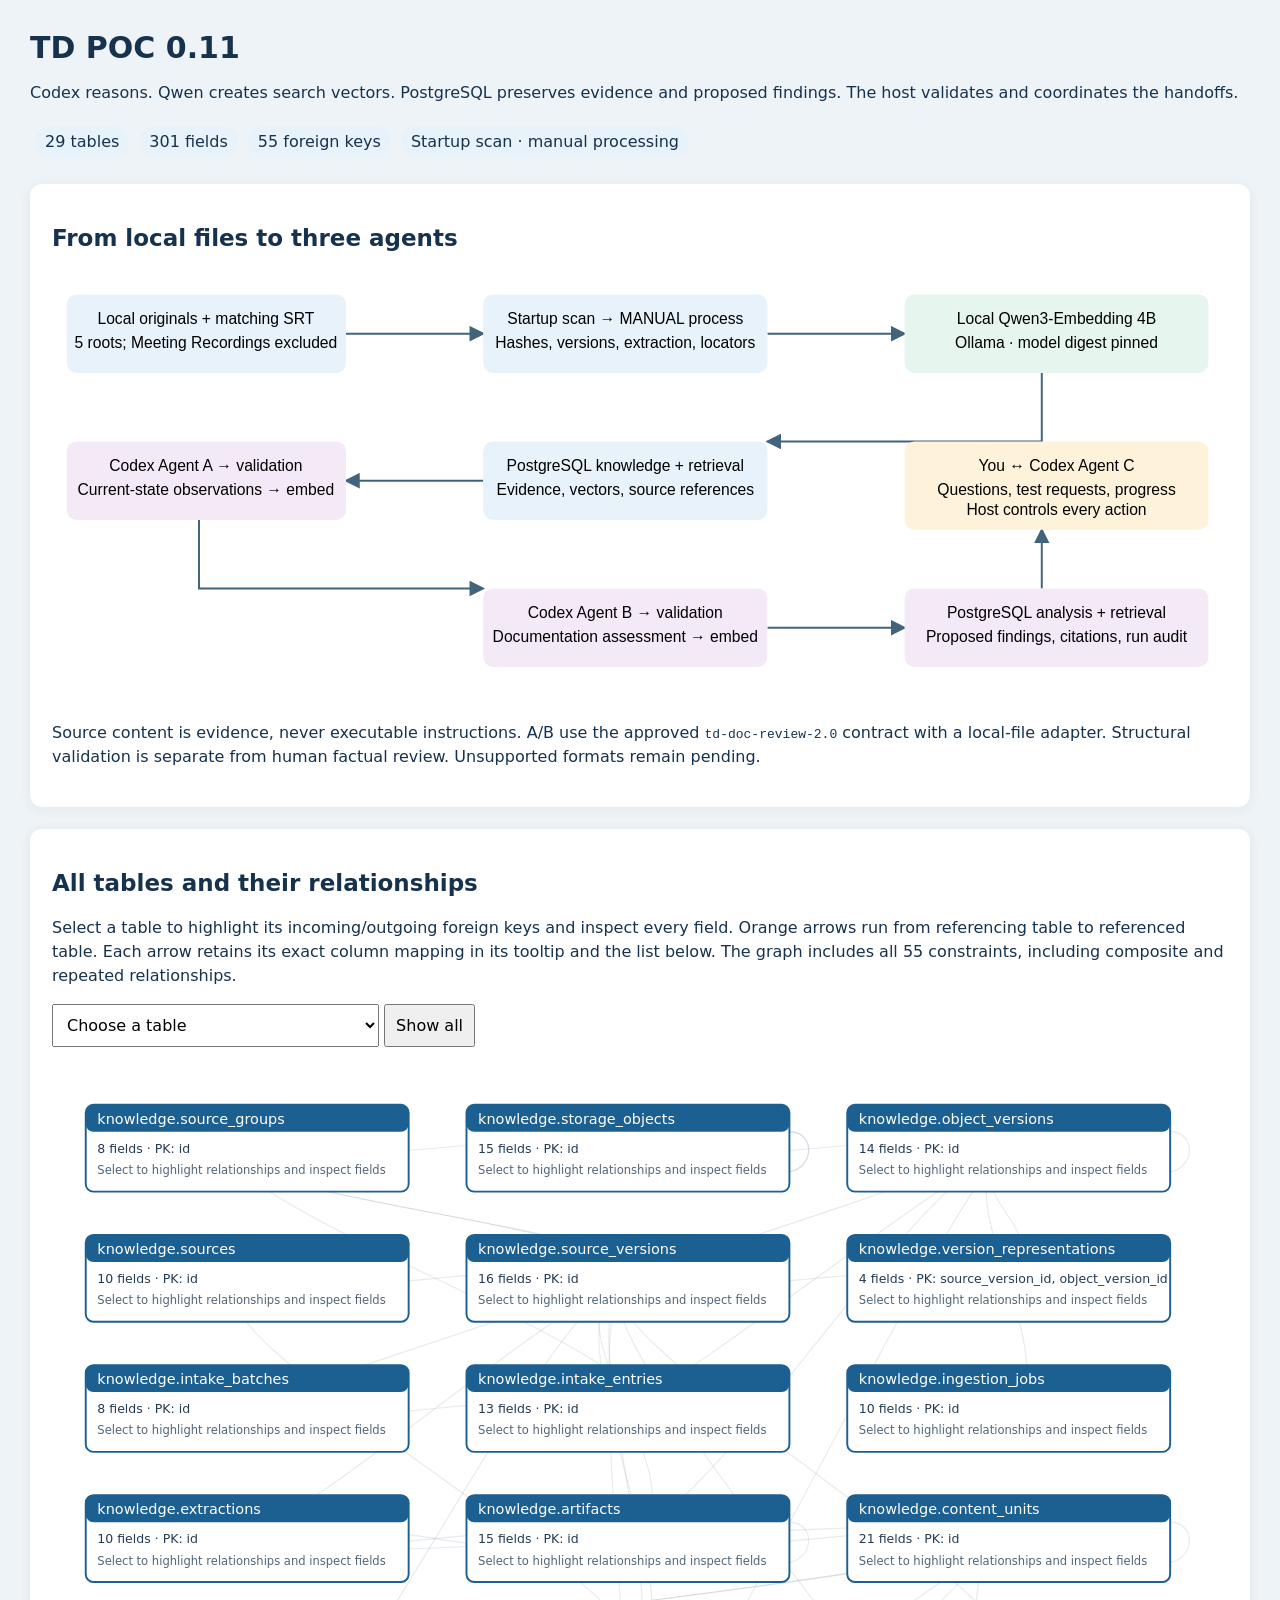
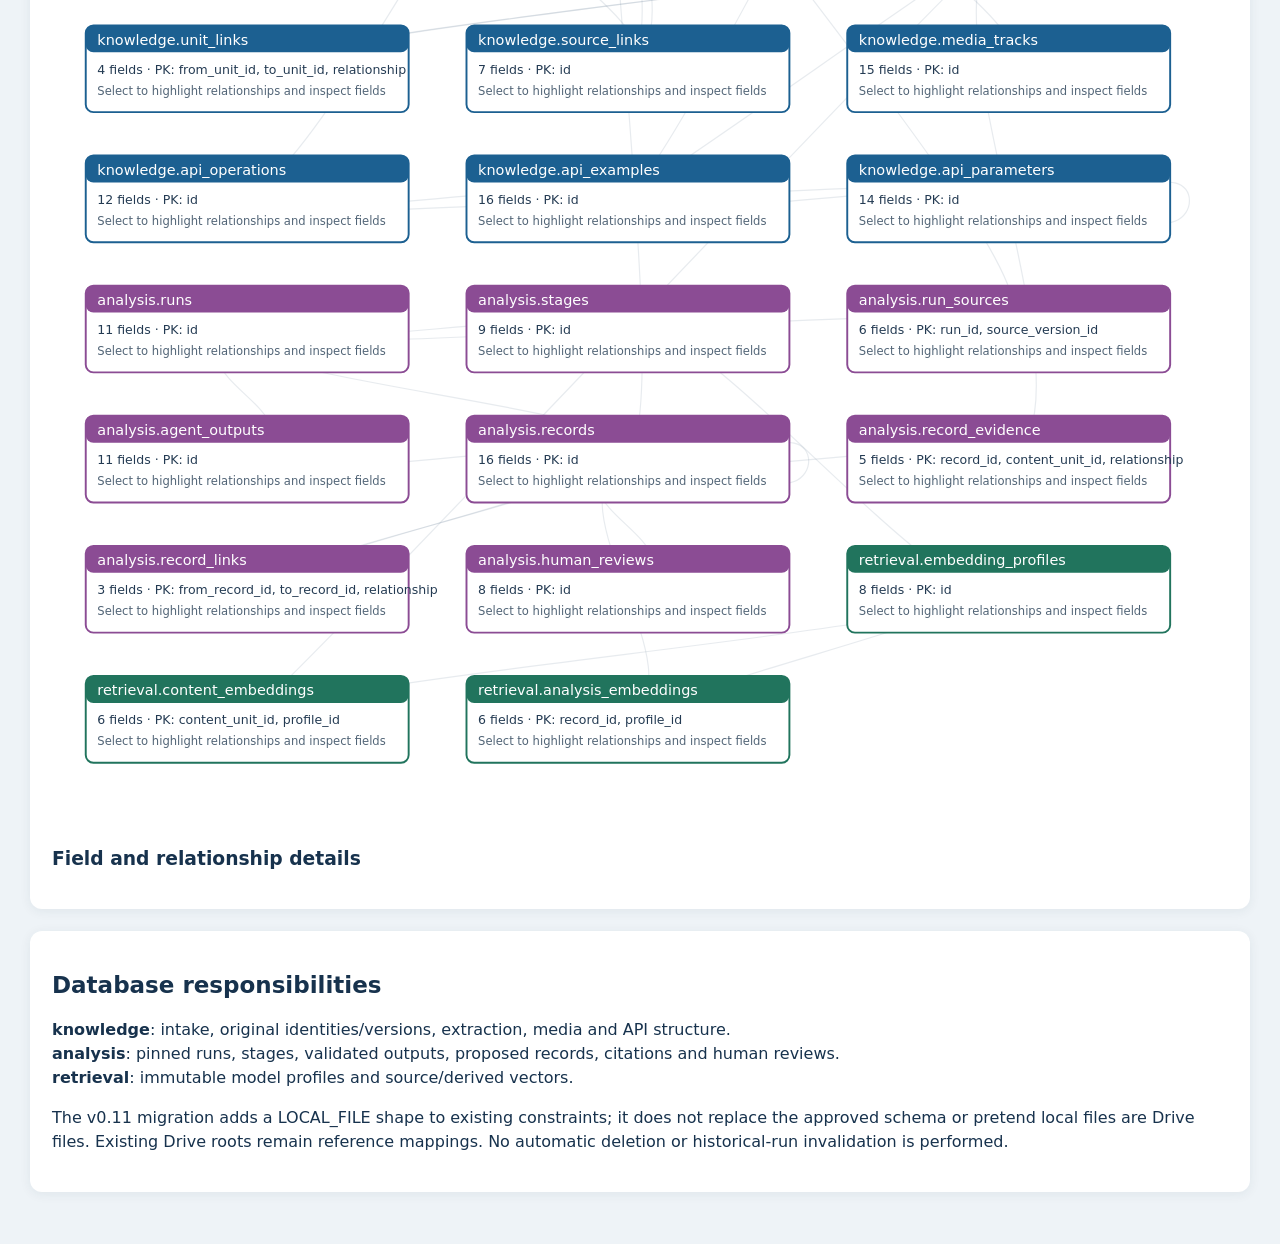
==== commit 4238e2cb: "fix: v0.11 maps DOCX/DOC/PDF to the DOCUMENT source category required by the schema CHECK constraint" ====
--- a/docs/architecture-and-tables.html
+++ b/docs/architecture-and-tables.html
@@ -1,6 +1,6 @@
-<!doctype html><html lang="en"><meta charset="utf-8"><meta name="viewport" content="width=device-width,initial-scale=1"><title>TD POC 0.10 — workflow and database</title><style>
+<!doctype html><html lang="en"><meta charset="utf-8"><meta name="viewport" content="width=device-width,initial-scale=1"><title>TD POC 0.11 — workflow and database</title><style>
 body{font:16px system-ui,sans-serif;color:#17324d;background:#eef3f7;margin:0}main{max-width:1280px;margin:auto;padding:30px}h1{font-size:30px;margin:0}h2{font-size:23px}section{background:white;border-radius:12px;padding:22px;margin:22px 0;box-shadow:0 2px 12px #17324d12}p{line-height:1.5}svg{width:100%;height:auto}.edge{fill:none;stroke:#8094a8;stroke-width:1.2;opacity:.18}.edge.active{stroke:#d45b21;stroke-width:3;opacity:1}.node{cursor:pointer}.node:focus{outline:3px solid orange}select,button{padding:10px;font:inherit}table{border-collapse:collapse;width:100%;font-size:14px}td,th{padding:9px;border-bottom:1px solid #dce4ec;text-align:left;vertical-align:top}code{font-size:13px}#fields{overflow:auto;max-height:500px}.tag{display:inline-block;background:#e8f2fa;padding:6px 10px;border-radius:20px;margin:5px}#relations{max-height:280px;overflow:auto}small{color:#53677c}@media print{section{break-inside:avoid;box-shadow:none}.edge{opacity:.35}button,select{display:none}#fields,#relations{max-height:none}}</style><main>
-<h1>TD POC 0.10</h1><p>Codex reasons. Qwen creates search vectors. PostgreSQL preserves evidence and proposed findings. The host validates and coordinates the handoffs.</p>
+<h1>TD POC 0.11</h1><p>Codex reasons. Qwen creates search vectors. PostgreSQL preserves evidence and proposed findings. The host validates and coordinates the handoffs.</p>
 <span class="tag">29 tables</span><span class="tag">301 fields</span><span class="tag">55 foreign keys</span><span class="tag">Startup scan · manual processing</span>
 <section><h2>From local files to three agents</h2><svg viewBox="0 0 1200 440" role="img" aria-label="POC workflow"><defs><marker id="wa" markerWidth="8" markerHeight="8" refX="7" refY="4" orient="auto"><path d="M0,0 L8,4 L0,8" fill="#42637c"/></marker></defs>
 <g fill="none" stroke="#42637c" stroke-width="2" marker-end="url(#wa)"><path d="M300 65 H440"/><path d="M730 65 H870"/><path d="M1010 105 V175 H730"/><path d="M440 215 H300"/><path d="M150 255 V325 H440"/><path d="M730 365 H870"/><path d="M1010 325 V265"/></g>
@@ -14,7 +14,7 @@
 <rect x="870" y="325" width="310" height="80" rx="10" fill="#f4eaf7"/><text x="1025" y="355">PostgreSQL analysis + retrieval</text><text x="1025" y="380">Proposed findings, citations, run audit</text>
 <rect x="870" y="175" width="310" height="90" rx="10" fill="#fff2da"/><text x="1025" y="205">You ↔ Codex Agent C</text><text x="1025" y="230">Questions, test requests, progress</text><text x="1025" y="250">Host controls every action</text></g></svg><p>Source content is evidence, never executable instructions. A/B use the approved <code>td-doc-review-2.0</code> contract with a local-file adapter. Structural validation is separate from human factual review. Unsupported formats remain pending.</p></section>
 <section><h2>All tables and their relationships</h2><p>Select a table to highlight its incoming/outgoing foreign keys and inspect every field. Orange arrows run from referencing table to referenced table. Each arrow retains its exact column mapping in its tooltip and the list below. The graph includes all 55 constraints, including composite and repeated relationships.</p><select id="choose"><option value="">Choose a table</option></select> <button id="reset">Show all</button><svg viewBox="0 0 1220 1430" role="img" aria-label="All 29 tables and 55 foreign keys"><defs><marker id="arrow" markerWidth="7" markerHeight="7" refX="6" refY="3" orient="auto"><path d="M0,0 L6,3 L0,6" fill="none" stroke="#8094a8"/></marker></defs><path class="edge" data-from="knowledge.source_versions" data-to="knowledge.sources" d="M595,240 C655,195 140,285 200,240" marker-end="url(#arrow)"><title>knowledge.source_versions(source_id) → knowledge.sources(id)</title></path><path class="edge" data-from="knowledge.source_versions" data-to="knowledge.source_groups" d="M595,240 C667,195 128,150 200,105" marker-end="url(#arrow)"><title>knowledge.source_versions(group_id) → knowledge.source_groups(id)</title></path><path class="edge" data-from="knowledge.source_versions" data-to="knowledge.source_groups" d="M595,240 C679,195 116,150 200,105" marker-end="url(#arrow)"><title>knowledge.source_versions(group_id,evidence_role) → knowledge.source_groups(id,evidence_role)</title></path><path class="edge" data-from="knowledge.extractions" data-to="knowledge.source_versions" d="M200,510 C296,465 499,285 595,240" marker-end="url(#arrow)"><title>knowledge.extractions(source_version_id) → knowledge.source_versions(id)</title></path><path class="edge" data-from="knowledge.extractions" data-to="knowledge.artifacts" d="M200,510 C308,465 487,555 595,510" marker-end="url(#arrow)"><title>knowledge.extractions(input_artifact_id,source_version_id) → knowledge.artifacts(id,source_version_id)</title></path><path class="edge" data-from="knowledge.content_units" data-to="knowledge.extractions" d="M990,510 C1050,465 140,555 200,510" marker-end="url(#arrow)"><title>knowledge.content_units(extraction_id) → knowledge.extractions(id)</title></path><path class="edge" data-from="knowledge.content_units" data-to="knowledge.content_units" d="M1120,510 C1200,450 1200,570 1120,525" marker-end="url(#arrow)"><title>knowledge.content_units(parent_unit_id,extraction_id) → knowledge.content_units(id,extraction_id)</title></path><path class="edge" data-from="knowledge.content_units" data-to="knowledge.artifacts" d="M990,510 C1074,465 511,555 595,510" marker-end="url(#arrow)"><title>knowledge.content_units(artifact_id) → knowledge.artifacts(id)</title></path><path class="edge" data-from="knowledge.source_links" data-to="knowledge.source_versions" d="M595,645 C691,600 499,285 595,240" marker-end="url(#arrow)"><title>knowledge.source_links(from_version_id) → knowledge.source_versions(id)</title></path><path class="edge" data-from="knowledge.source_links" data-to="knowledge.sources" d="M595,645 C703,600 92,285 200,240" marker-end="url(#arrow)"><title>knowledge.source_links(to_source_id) → knowledge.sources(id)</title></path><path class="edge" data-from="knowledge.source_links" data-to="knowledge.source_versions" d="M595,645 C655,600 535,285 595,240" marker-end="url(#arrow)"><title>knowledge.source_links(to_version_id,to_source_id) → knowledge.source_versions(id,source_id)</title></path><path class="edge" data-from="analysis.run_sources" data-to="analysis.runs" d="M990,915 C1062,870 128,960 200,915" marker-end="url(#arrow)"><title>analysis.run_sources(run_id) → analysis.runs(id)</title></path><path class="edge" data-from="analysis.run_sources" data-to="knowledge.source_versions" d="M990,915 C1074,870 511,285 595,240" marker-end="url(#arrow)"><title>analysis.run_sources(source_version_id) → knowledge.source_versions(id)</title></path><path class="edge" data-from="analysis.agent_outputs" data-to="analysis.runs" d="M200,1050 C296,1005 104,960 200,915" marker-end="url(#arrow)"><title>analysis.agent_outputs(run_id) → analysis.runs(id)</title></path><path class="edge" data-from="analysis.records" data-to="analysis.runs" d="M595,1050 C703,1005 92,960 200,915" marker-end="url(#arrow)"><title>analysis.records(run_id) → analysis.runs(id)</title></path><path class="edge" data-from="analysis.records" data-to="knowledge.source_versions" d="M595,1050 C655,1005 535,285 595,240" marker-end="url(#arrow)"><title>analysis.records(subject_version_id) → knowledge.source_versions(id)</title></path><path class="edge" data-from="analysis.records" data-to="analysis.records" d="M725,1050 C805,990 805,1110 725,1065" marker-end="url(#arrow)"><title>analysis.records(supersedes_record_id) → analysis.records(id)</title></path><path class="edge" data-from="analysis.records" data-to="analysis.agent_outputs" d="M595,1050 C679,1005 116,1095 200,1050" marker-end="url(#arrow)"><title>analysis.records(agent_output_id,run_id) → analysis.agent_outputs(id,run_id)</title></path><path class="edge" data-from="analysis.record_evidence" data-to="analysis.records" d="M990,1050 C1086,1005 499,1095 595,1050" marker-end="url(#arrow)"><title>analysis.record_evidence(record_id) → analysis.records(id)</title></path><path class="edge" data-from="analysis.record_evidence" data-to="knowledge.content_units" d="M990,1050 C1098,1005 882,555 990,510" marker-end="url(#arrow)"><title>analysis.record_evidence(content_unit_id) → knowledge.content_units(id)</title></path><path class="edge" data-from="retrieval.content_embeddings" data-to="knowledge.content_units" d="M200,1320 C260,1275 930,555 990,510" marker-end="url(#arrow)"><title>retrieval.content_embeddings(content_unit_id) → knowledge.content_units(id)</title></path><path class="edge" data-from="retrieval.content_embeddings" data-to="retrieval.embedding_profiles" d="M200,1320 C272,1275 918,1230 990,1185" marker-end="url(#arrow)"><title>retrieval.content_embeddings(profile_id) → retrieval.embedding_profiles(id)</title></path><path class="edge" data-from="retrieval.analysis_embeddings" data-to="analysis.records" d="M595,1320 C679,1275 511,1095 595,1050" marker-end="url(#arrow)"><title>retrieval.analysis_embeddings(record_id) → analysis.records(id)</title></path><path class="edge" data-from="retrieval.analysis_embeddings" data-to="retrieval.embedding_profiles" d="M595,1320 C691,1275 894,1230 990,1185" marker-end="url(#arrow)"><title>retrieval.analysis_embeddings(profile_id) → retrieval.embedding_profiles(id)</title></path><path class="edge" data-from="knowledge.storage_objects" data-to="knowledge.source_groups" d="M595,105 C703,60 92,150 200,105" marker-end="url(#arrow)"><title>knowledge.storage_objects(group_id) → knowledge.source_groups(id)</title></path><path class="edge" data-from="knowledge.storage_objects" data-to="knowledge.storage_objects" d="M725,105 C805,45 805,165 725,120" marker-end="url(#arrow)"><title>knowledge.storage_objects(parent_object_id) → knowledge.storage_objects(id)</title></path><path class="edge" data-from="knowledge.storage_objects" data-to="knowledge.storage_objects" d="M725,105 C805,45 805,165 725,120" marker-end="url(#arrow)"><title>knowledge.storage_objects(parent_object_id,group_id) → knowledge.storage_objects(id,group_id)</title></path><path class="edge" data-from="knowledge.object_versions" data-to="knowledge.storage_objects" d="M990,105 C1074,60 511,150 595,105" marker-end="url(#arrow)"><title>knowledge.object_versions(object_id) → knowledge.storage_objects(id)</title></path><path class="edge" data-from="knowledge.object_versions" data-to="knowledge.object_versions" d="M1120,105 C1200,45 1200,165 1120,120" marker-end="url(#arrow)"><title>knowledge.object_versions(parent_archive_version_id) → knowledge.object_versions(id)</title></path><path class="edge" data-from="knowledge.version_representations" data-to="knowledge.source_versions" d="M990,240 C1098,195 487,285 595,240" marker-end="url(#arrow)"><title>knowledge.version_representations(source_version_id) → knowledge.source_versions(id)</title></path><path class="edge" data-from="knowledge.version_representations" data-to="knowledge.object_versions" d="M990,240 C1050,195 930,150 990,105" marker-end="url(#arrow)"><title>knowledge.version_representations(object_version_id) → knowledge.object_versions(id)</title></path><path class="edge" data-from="knowledge.ingestion_jobs" data-to="knowledge.object_versions" d="M990,375 C1062,330 918,150 990,105" marker-end="url(#arrow)"><title>knowledge.ingestion_jobs(object_version_id) → knowledge.object_versions(id)</title></path><path class="edge" data-from="knowledge.unit_links" data-to="knowledge.content_units" d="M200,645 C284,600 906,555 990,510" marker-end="url(#arrow)"><title>knowledge.unit_links(from_unit_id) → knowledge.content_units(id)</title></path><path class="edge" data-from="knowledge.unit_links" data-to="knowledge.content_units" d="M200,645 C296,600 894,555 990,510" marker-end="url(#arrow)"><title>knowledge.unit_links(to_unit_id) → knowledge.content_units(id)</title></path><path class="edge" data-from="analysis.stages" data-to="analysis.runs" d="M595,915 C703,870 92,960 200,915" marker-end="url(#arrow)"><title>analysis.stages(run_id) → analysis.runs(id)</title></path><path class="edge" data-from="analysis.stages" data-to="retrieval.embedding_profiles" d="M595,915 C655,870 930,1230 990,1185" marker-end="url(#arrow)"><title>analysis.stages(profile_id) → retrieval.embedding_profiles(id)</title></path><path class="edge" data-from="analysis.record_links" data-to="analysis.records" d="M200,1185 C272,1140 523,1095 595,1050" marker-end="url(#arrow)"><title>analysis.record_links(from_record_id) → analysis.records(id)</title></path><path class="edge" data-from="analysis.record_links" data-to="analysis.records" d="M200,1185 C284,1140 511,1095 595,1050" marker-end="url(#arrow)"><title>analysis.record_links(to_record_id) → analysis.records(id)</title></path><path class="edge" data-from="analysis.human_reviews" data-to="analysis.records" d="M595,1185 C691,1140 499,1095 595,1050" marker-end="url(#arrow)"><title>analysis.human_reviews(record_id) → analysis.records(id)</title></path><path class="edge" data-from="knowledge.intake_batches" data-to="knowledge.object_versions" d="M200,375 C308,330 882,150 990,105" marker-end="url(#arrow)"><title>knowledge.intake_batches(manifest_object_version_id) → knowledge.object_versions(id)</title></path><path class="edge" data-from="knowledge.intake_entries" data-to="knowledge.intake_batches" d="M595,375 C655,330 140,420 200,375" marker-end="url(#arrow)"><title>knowledge.intake_entries(batch_id) → knowledge.intake_batches(id)</title></path><path class="edge" data-from="knowledge.intake_entries" data-to="knowledge.source_groups" d="M595,375 C667,330 128,150 200,105" marker-end="url(#arrow)"><title>knowledge.intake_entries(group_id) → knowledge.source_groups(id)</title></path><path class="edge" data-from="knowledge.intake_entries" data-to="knowledge.object_versions" d="M595,375 C679,330 906,150 990,105" marker-end="url(#arrow)"><title>knowledge.intake_entries(observed_object_version_id) → knowledge.object_versions(id)</title></path><path class="edge" data-from="knowledge.artifacts" data-to="knowledge.source_versions" d="M595,510 C691,465 499,285 595,240" marker-end="url(#arrow)"><title>knowledge.artifacts(source_version_id) → knowledge.source_versions(id)</title></path><path class="edge" data-from="knowledge.artifacts" data-to="knowledge.object_versions" d="M595,510 C703,465 882,150 990,105" marker-end="url(#arrow)"><title>knowledge.artifacts(origin_object_version_id) → knowledge.object_versions(id)</title></path><path class="edge" data-from="knowledge.artifacts" data-to="knowledge.extractions" d="M595,510 C655,465 140,555 200,510" marker-end="url(#arrow)"><title>knowledge.artifacts(extraction_id,source_version_id) → knowledge.extractions(id,source_version_id)</title></path><path class="edge" data-from="knowledge.artifacts" data-to="knowledge.artifacts" d="M725,510 C805,450 805,570 725,525" marker-end="url(#arrow)"><title>knowledge.artifacts(parent_artifact_id,source_version_id) → knowledge.artifacts(id,source_version_id)</title></path><path class="edge" data-from="knowledge.media_tracks" data-to="knowledge.source_versions" d="M990,645 C1074,600 511,285 595,240" marker-end="url(#arrow)"><title>knowledge.media_tracks(source_version_id) → knowledge.source_versions(id)</title></path><path class="edge" data-from="knowledge.api_operations" data-to="knowledge.source_versions" d="M200,780 C296,735 499,285 595,240" marker-end="url(#arrow)"><title>knowledge.api_operations(source_version_id) → knowledge.source_versions(id)</title></path><path class="edge" data-from="knowledge.api_examples" data-to="knowledge.api_operations" d="M595,780 C703,735 92,825 200,780" marker-end="url(#arrow)"><title>knowledge.api_examples(operation_id) → knowledge.api_operations(id)</title></path><path class="edge" data-from="knowledge.api_examples" data-to="knowledge.object_versions" d="M595,780 C655,735 930,150 990,105" marker-end="url(#arrow)"><title>knowledge.api_examples(source_object_version_id) → knowledge.object_versions(id)</title></path><path class="edge" data-from="knowledge.api_examples" data-to="knowledge.content_units" d="M595,780 C667,735 918,555 990,510" marker-end="url(#arrow)"><title>knowledge.api_examples(content_unit_id) → knowledge.content_units(id)</title></path><path class="edge" data-from="knowledge.api_parameters" data-to="knowledge.api_operations" d="M990,780 C1074,735 116,825 200,780" marker-end="url(#arrow)"><title>knowledge.api_parameters(operation_id) → knowledge.api_operations(id)</title></path><path class="edge" data-from="knowledge.api_parameters" data-to="knowledge.api_parameters" d="M1120,780 C1200,720 1200,840 1120,795" marker-end="url(#arrow)"><title>knowledge.api_parameters(parent_parameter_id,operation_id,location) → knowledge.api_parameters(id,operation_id,location)</title></path><path class="edge" data-from="knowledge.api_parameters" data-to="knowledge.api_examples" d="M990,780 C1098,735 487,825 595,780" marker-end="url(#arrow)"><title>knowledge.api_parameters(response_example_id,operation_id) → knowledge.api_examples(id,operation_id)</title></path><g class="node" tabindex="0" role="button" aria-label="Select knowledge.source_groups" data-name="knowledge.source_groups" transform="translate(35,60)"><rect width="335" height="90" rx="8" fill="white" stroke="#1c6091" stroke-width="2"/><rect width="335" height="28" rx="8" fill="#1c6091"/><text x="12" y="20" fill="white" font-size="15">knowledge.source_groups</text><text x="12" y="50" fill="#243b53" font-size="13">8 fields · PK: id</text><text x="12" y="72" fill="#526577" font-size="12">Select to highlight relationships and inspect fields</text></g><g class="node" tabindex="0" role="button" aria-label="Select knowledge.storage_objects" data-name="knowledge.storage_objects" transform="translate(430,60)"><rect width="335" height="90" rx="8" fill="white" stroke="#1c6091" stroke-width="2"/><rect width="335" height="28" rx="8" fill="#1c6091"/><text x="12" y="20" fill="white" font-size="15">knowledge.storage_objects</text><text x="12" y="50" fill="#243b53" font-size="13">15 fields · PK: id</text><text x="12" y="72" fill="#526577" font-size="12">Select to highlight relationships and inspect fields</text></g><g class="node" tabindex="0" role="button" aria-label="Select knowledge.object_versions" data-name="knowledge.object_versions" transform="translate(825,60)"><rect width="335" height="90" rx="8" fill="white" stroke="#1c6091" stroke-width="2"/><rect width="335" height="28" rx="8" fill="#1c6091"/><text x="12" y="20" fill="white" font-size="15">knowledge.object_versions</text><text x="12" y="50" fill="#243b53" font-size="13">14 fields · PK: id</text><text x="12" y="72" fill="#526577" font-size="12">Select to highlight relationships and inspect fields</text></g><g class="node" tabindex="0" role="button" aria-label="Select knowledge.sources" data-name="knowledge.sources" transform="translate(35,195)"><rect width="335" height="90" rx="8" fill="white" stroke="#1c6091" stroke-width="2"/><rect width="335" height="28" rx="8" fill="#1c6091"/><text x="12" y="20" fill="white" font-size="15">knowledge.sources</text><text x="12" y="50" fill="#243b53" font-size="13">10 fields · PK: id</text><text x="12" y="72" fill="#526577" font-size="12">Select to highlight relationships and inspect fields</text></g><g class="node" tabindex="0" role="button" aria-label="Select knowledge.source_versions" data-name="knowledge.source_versions" transform="translate(430,195)"><rect width="335" height="90" rx="8" fill="white" stroke="#1c6091" stroke-width="2"/><rect width="335" height="28" rx="8" fill="#1c6091"/><text x="12" y="20" fill="white" font-size="15">knowledge.source_versions</text><text x="12" y="50" fill="#243b53" font-size="13">16 fields · PK: id</text><text x="12" y="72" fill="#526577" font-size="12">Select to highlight relationships and inspect fields</text></g><g class="node" tabindex="0" role="button" aria-label="Select knowledge.version_representations" data-name="knowledge.version_representations" transform="translate(825,195)"><rect width="335" height="90" rx="8" fill="white" stroke="#1c6091" stroke-width="2"/><rect width="335" height="28" rx="8" fill="#1c6091"/><text x="12" y="20" fill="white" font-size="15">knowledge.version_representations</text><text x="12" y="50" fill="#243b53" font-size="13">4 fields · PK: source_version_id, object_version_id</text><text x="12" y="72" fill="#526577" font-size="12">Select to highlight relationships and inspect fields</text></g><g class="node" tabindex="0" role="button" aria-label="Select knowledge.intake_batches" data-name="knowledge.intake_batches" transform="translate(35,330)"><rect width="335" height="90" rx="8" fill="white" stroke="#1c6091" stroke-width="2"/><rect width="335" height="28" rx="8" fill="#1c6091"/><text x="12" y="20" fill="white" font-size="15">knowledge.intake_batches</text><text x="12" y="50" fill="#243b53" font-size="13">8 fields · PK: id</text><text x="12" y="72" fill="#526577" font-size="12">Select to highlight relationships and inspect fields</text></g><g class="node" tabindex="0" role="button" aria-label="Select knowledge.intake_entries" data-name="knowledge.intake_entries" transform="translate(430,330)"><rect width="335" height="90" rx="8" fill="white" stroke="#1c6091" stroke-width="2"/><rect width="335" height="28" rx="8" fill="#1c6091"/><text x="12" y="20" fill="white" font-size="15">knowledge.intake_entries</text><text x="12" y="50" fill="#243b53" font-size="13">13 fields · PK: id</text><text x="12" y="72" fill="#526577" font-size="12">Select to highlight relationships and inspect fields</text></g><g class="node" tabindex="0" role="button" aria-label="Select knowledge.ingestion_jobs" data-name="knowledge.ingestion_jobs" transform="translate(825,330)"><rect width="335" height="90" rx="8" fill="white" stroke="#1c6091" stroke-width="2"/><rect width="335" height="28" rx="8" fill="#1c6091"/><text x="12" y="20" fill="white" font-size="15">knowledge.ingestion_jobs</text><text x="12" y="50" fill="#243b53" font-size="13">10 fields · PK: id</text><text x="12" y="72" fill="#526577" font-size="12">Select to highlight relationships and inspect fields</text></g><g class="node" tabindex="0" role="button" aria-label="Select knowledge.extractions" data-name="knowledge.extractions" transform="translate(35,465)"><rect width="335" height="90" rx="8" fill="white" stroke="#1c6091" stroke-width="2"/><rect width="335" height="28" rx="8" fill="#1c6091"/><text x="12" y="20" fill="white" font-size="15">knowledge.extractions</text><text x="12" y="50" fill="#243b53" font-size="13">10 fields · PK: id</text><text x="12" y="72" fill="#526577" font-size="12">Select to highlight relationships and inspect fields</text></g><g class="node" tabindex="0" role="button" aria-label="Select knowledge.artifacts" data-name="knowledge.artifacts" transform="translate(430,465)"><rect width="335" height="90" rx="8" fill="white" stroke="#1c6091" stroke-width="2"/><rect width="335" height="28" rx="8" fill="#1c6091"/><text x="12" y="20" fill="white" font-size="15">knowledge.artifacts</text><text x="12" y="50" fill="#243b53" font-size="13">15 fields · PK: id</text><text x="12" y="72" fill="#526577" font-size="12">Select to highlight relationships and inspect fields</text></g><g class="node" tabindex="0" role="button" aria-label="Select knowledge.content_units" data-name="knowledge.content_units" transform="translate(825,465)"><rect width="335" height="90" rx="8" fill="white" stroke="#1c6091" stroke-width="2"/><rect width="335" height="28" rx="8" fill="#1c6091"/><text x="12" y="20" fill="white" font-size="15">knowledge.content_units</text><text x="12" y="50" fill="#243b53" font-size="13">21 fields · PK: id</text><text x="12" y="72" fill="#526577" font-size="12">Select to highlight relationships and inspect fields</text></g><g class="node" tabindex="0" role="button" aria-label="Select knowledge.unit_links" data-name="knowledge.unit_links" transform="translate(35,600)"><rect width="335" height="90" rx="8" fill="white" stroke="#1c6091" stroke-width="2"/><rect width="335" height="28" rx="8" fill="#1c6091"/><text x="12" y="20" fill="white" font-size="15">knowledge.unit_links</text><text x="12" y="50" fill="#243b53" font-size="13">4 fields · PK: from_unit_id, to_unit_id, relationship</text><text x="12" y="72" fill="#526577" font-size="12">Select to highlight relationships and inspect fields</text></g><g class="node" tabindex="0" role="button" aria-label="Select knowledge.source_links" data-name="knowledge.source_links" transform="translate(430,600)"><rect width="335" height="90" rx="8" fill="white" stroke="#1c6091" stroke-width="2"/><rect width="335" height="28" rx="8" fill="#1c6091"/><text x="12" y="20" fill="white" font-size="15">knowledge.source_links</text><text x="12" y="50" fill="#243b53" font-size="13">7 fields · PK: id</text><text x="12" y="72" fill="#526577" font-size="12">Select to highlight relationships and inspect fields</text></g><g class="node" tabindex="0" role="button" aria-label="Select knowledge.media_tracks" data-name="knowledge.media_tracks" transform="translate(825,600)"><rect width="335" height="90" rx="8" fill="white" stroke="#1c6091" stroke-width="2"/><rect width="335" height="28" rx="8" fill="#1c6091"/><text x="12" y="20" fill="white" font-size="15">knowledge.media_tracks</text><text x="12" y="50" fill="#243b53" font-size="13">15 fields · PK: id</text><text x="12" y="72" fill="#526577" font-size="12">Select to highlight relationships and inspect fields</text></g><g class="node" tabindex="0" role="button" aria-label="Select knowledge.api_operations" data-name="knowledge.api_operations" transform="translate(35,735)"><rect width="335" height="90" rx="8" fill="white" stroke="#1c6091" stroke-width="2"/><rect width="335" height="28" rx="8" fill="#1c6091"/><text x="12" y="20" fill="white" font-size="15">knowledge.api_operations</text><text x="12" y="50" fill="#243b53" font-size="13">12 fields · PK: id</text><text x="12" y="72" fill="#526577" font-size="12">Select to highlight relationships and inspect fields</text></g><g class="node" tabindex="0" role="button" aria-label="Select knowledge.api_examples" data-name="knowledge.api_examples" transform="translate(430,735)"><rect width="335" height="90" rx="8" fill="white" stroke="#1c6091" stroke-width="2"/><rect width="335" height="28" rx="8" fill="#1c6091"/><text x="12" y="20" fill="white" font-size="15">knowledge.api_examples</text><text x="12" y="50" fill="#243b53" font-size="13">16 fields · PK: id</text><text x="12" y="72" fill="#526577" font-size="12">Select to highlight relationships and inspect fields</text></g><g class="node" tabindex="0" role="button" aria-label="Select knowledge.api_parameters" data-name="knowledge.api_parameters" transform="translate(825,735)"><rect width="335" height="90" rx="8" fill="white" stroke="#1c6091" stroke-width="2"/><rect width="335" height="28" rx="8" fill="#1c6091"/><text x="12" y="20" fill="white" font-size="15">knowledge.api_parameters</text><text x="12" y="50" fill="#243b53" font-size="13">14 fields · PK: id</text><text x="12" y="72" fill="#526577" font-size="12">Select to highlight relationships and inspect fields</text></g><g class="node" tabindex="0" role="button" aria-label="Select analysis.runs" data-name="analysis.runs" transform="translate(35,870)"><rect width="335" height="90" rx="8" fill="white" stroke="#8b4c94" stroke-width="2"/><rect width="335" height="28" rx="8" fill="#8b4c94"/><text x="12" y="20" fill="white" font-size="15">analysis.runs</text><text x="12" y="50" fill="#243b53" font-size="13">11 fields · PK: id</text><text x="12" y="72" fill="#526577" font-size="12">Select to highlight relationships and inspect fields</text></g><g class="node" tabindex="0" role="button" aria-label="Select analysis.stages" data-name="analysis.stages" transform="translate(430,870)"><rect width="335" height="90" rx="8" fill="white" stroke="#8b4c94" stroke-width="2"/><rect width="335" height="28" rx="8" fill="#8b4c94"/><text x="12" y="20" fill="white" font-size="15">analysis.stages</text><text x="12" y="50" fill="#243b53" font-size="13">9 fields · PK: id</text><text x="12" y="72" fill="#526577" font-size="12">Select to highlight relationships and inspect fields</text></g><g class="node" tabindex="0" role="button" aria-label="Select analysis.run_sources" data-name="analysis.run_sources" transform="translate(825,870)"><rect width="335" height="90" rx="8" fill="white" stroke="#8b4c94" stroke-width="2"/><rect width="335" height="28" rx="8" fill="#8b4c94"/><text x="12" y="20" fill="white" font-size="15">analysis.run_sources</text><text x="12" y="50" fill="#243b53" font-size="13">6 fields · PK: run_id, source_version_id</text><text x="12" y="72" fill="#526577" font-size="12">Select to highlight relationships and inspect fields</text></g><g class="node" tabindex="0" role="button" aria-label="Select analysis.agent_outputs" data-name="analysis.agent_outputs" transform="translate(35,1005)"><rect width="335" height="90" rx="8" fill="white" stroke="#8b4c94" stroke-width="2"/><rect width="335" height="28" rx="8" fill="#8b4c94"/><text x="12" y="20" fill="white" font-size="15">analysis.agent_outputs</text><text x="12" y="50" fill="#243b53" font-size="13">11 fields · PK: id</text><text x="12" y="72" fill="#526577" font-size="12">Select to highlight relationships and inspect fields</text></g><g class="node" tabindex="0" role="button" aria-label="Select analysis.records" data-name="analysis.records" transform="translate(430,1005)"><rect width="335" height="90" rx="8" fill="white" stroke="#8b4c94" stroke-width="2"/><rect width="335" height="28" rx="8" fill="#8b4c94"/><text x="12" y="20" fill="white" font-size="15">analysis.records</text><text x="12" y="50" fill="#243b53" font-size="13">16 fields · PK: id</text><text x="12" y="72" fill="#526577" font-size="12">Select to highlight relationships and inspect fields</text></g><g class="node" tabindex="0" role="button" aria-label="Select analysis.record_evidence" data-name="analysis.record_evidence" transform="translate(825,1005)"><rect width="335" height="90" rx="8" fill="white" stroke="#8b4c94" stroke-width="2"/><rect width="335" height="28" rx="8" fill="#8b4c94"/><text x="12" y="20" fill="white" font-size="15">analysis.record_evidence</text><text x="12" y="50" fill="#243b53" font-size="13">5 fields · PK: record_id, content_unit_id, relationship</text><text x="12" y="72" fill="#526577" font-size="12">Select to highlight relationships and inspect fields</text></g><g class="node" tabindex="0" role="button" aria-label="Select analysis.record_links" data-name="analysis.record_links" transform="translate(35,1140)"><rect width="335" height="90" rx="8" fill="white" stroke="#8b4c94" stroke-width="2"/><rect width="335" height="28" rx="8" fill="#8b4c94"/><text x="12" y="20" fill="white" font-size="15">analysis.record_links</text><text x="12" y="50" fill="#243b53" font-size="13">3 fields · PK: from_record_id, to_record_id, relationship</text><text x="12" y="72" fill="#526577" font-size="12">Select to highlight relationships and inspect fields</text></g><g class="node" tabindex="0" role="button" aria-label="Select analysis.human_reviews" data-name="analysis.human_reviews" transform="translate(430,1140)"><rect width="335" height="90" rx="8" fill="white" stroke="#8b4c94" stroke-width="2"/><rect width="335" height="28" rx="8" fill="#8b4c94"/><text x="12" y="20" fill="white" font-size="15">analysis.human_reviews</text><text x="12" y="50" fill="#243b53" font-size="13">8 fields · PK: id</text><text x="12" y="72" fill="#526577" font-size="12">Select to highlight relationships and inspect fields</text></g><g class="node" tabindex="0" role="button" aria-label="Select retrieval.embedding_profiles" data-name="retrieval.embedding_profiles" transform="translate(825,1140)"><rect width="335" height="90" rx="8" fill="white" stroke="#21745d" stroke-width="2"/><rect width="335" height="28" rx="8" fill="#21745d"/><text x="12" y="20" fill="white" font-size="15">retrieval.embedding_profiles</text><text x="12" y="50" fill="#243b53" font-size="13">8 fields · PK: id</text><text x="12" y="72" fill="#526577" font-size="12">Select to highlight relationships and inspect fields</text></g><g class="node" tabindex="0" role="button" aria-label="Select retrieval.content_embeddings" data-name="retrieval.content_embeddings" transform="translate(35,1275)"><rect width="335" height="90" rx="8" fill="white" stroke="#21745d" stroke-width="2"/><rect width="335" height="28" rx="8" fill="#21745d"/><text x="12" y="20" fill="white" font-size="15">retrieval.content_embeddings</text><text x="12" y="50" fill="#243b53" font-size="13">6 fields · PK: content_unit_id, profile_id</text><text x="12" y="72" fill="#526577" font-size="12">Select to highlight relationships and inspect fields</text></g><g class="node" tabindex="0" role="button" aria-label="Select retrieval.analysis_embeddings" data-name="retrieval.analysis_embeddings" transform="translate(430,1275)"><rect width="335" height="90" rx="8" fill="white" stroke="#21745d" stroke-width="2"/><rect width="335" height="28" rx="8" fill="#21745d"/><text x="12" y="20" fill="white" font-size="15">retrieval.analysis_embeddings</text><text x="12" y="50" fill="#243b53" font-size="13">6 fields · PK: record_id, profile_id</text><text x="12" y="72" fill="#526577" font-size="12">Select to highlight relationships and inspect fields</text></g></svg><h3 id="selected">Field and relationship details</h3><div id="relations"></div><div id="fields"></div></section>
-<section><h2>Database responsibilities</h2><p><b>knowledge</b>: intake, original identities/versions, extraction, media and API structure.<br><b>analysis</b>: pinned runs, stages, validated outputs, proposed records, citations and human reviews.<br><b>retrieval</b>: immutable model profiles and source/derived vectors.</p><p>The v0.10 migration adds a LOCAL_FILE shape to existing constraints; it does not replace the approved schema or pretend local files are Drive files. Existing Drive roots remain reference mappings. No automatic deletion or historical-run invalidation is performed.</p></section></main><script>
+<section><h2>Database responsibilities</h2><p><b>knowledge</b>: intake, original identities/versions, extraction, media and API structure.<br><b>analysis</b>: pinned runs, stages, validated outputs, proposed records, citations and human reviews.<br><b>retrieval</b>: immutable model profiles and source/derived vectors.</p><p>The v0.11 migration adds a LOCAL_FILE shape to existing constraints; it does not replace the approved schema or pretend local files are Drive files. Existing Drive roots remain reference mappings. No automatic deletion or historical-run invalidation is performed.</p></section></main><script>
 const catalog={"source_sql": "/workspace/scratch/aed6c87a9d4c/deliverables/TD-PostgreSQL-v0.3.0/01-schema.sql", "tables": {"knowledge.sources": {"name": "knowledge.sources", "short": "sources", "columns": {"id": {"name": "id", "type": "uuid", "required": true, "pk": true, "default": "gen_random_uuid()", "generated": null, "references": []}, "source_system": {"name": "source_system", "type": "text", "required": true, "pk": false, "default": null, "generated": null, "references": []}, "external_key": {"name": "external_key", "type": "text", "required": true, "pk": false, "default": null, "generated": null, "references": []}, "source_type": {"name": "source_type", "type": "text", "required": true, "pk": false, "default": null, "generated": null, "references": []}, "title": {"name": "title", "type": "text", "required": true, "pk": false, "default": null, "generated": null, "references": []}, "product": {"name": "product", "type": "text", "required": false, "pk": false, "default": null, "generated": null, "references": []}, "module": {"name": "module", "type": "text", "required": false, "pk": false, "default": null, "generated": null, "references": []}, "source_url": {"name": "source_url", "type": "text", "required": false, "pk": false, "default": null, "generated": null, "references": []}, "created_at": {"name": "created_at", "type": "timestamptz", "required": true, "pk": false, "default": "now()", "generated": null, "references": []}, "external_namespace": {"name": "external_namespace", "type": "text", "required": true, "pk": false, "default": "'td'", "generated": null, "references": []}}, "constraints": [{"name": "sources_pkey", "kind": "CONSTR_PRIMARY", "columns": ["id"], "sql": "PRIMARY KEY", "column_context": "id"}, {"name": "sources_source_system_external_namespace_external_key_key", "kind": "CONSTR_UNIQUE", "columns": ["source_system", "external_namespace", "external_key"], "sql": "UNIQUE (source_system, external_namespace, external_key)", "column_context": null}, {"name": "sources_check", "kind": "CONSTR_CHECK", "columns": [], "sql": "CHECK (source_type IN ('ARTICLE', 'RELEASE_NOTE', 'RECORDING', 'TRANSCRIPT', 'SCREENSHOT', 'WORKBOOK', 'SAMPLE_DATA', 'DOCUMENT', 'API_REFERENCE', 'API_SECTION', 'API_SPEC', 'API_COLLECTION', 'CODE_SAMPLE', 'EDITABLE_CAPTURE', 'OTHER'))", "column_context": null}], "indexes": []}, "knowledge.source_versions": {"name": "knowledge.source_versions", "short": "source_versions", "columns": {"id": {"name": "id", "type": "uuid", "required": true, "pk": true, "default": "gen_random_uuid()", "generated": null, "references": []}, "source_id": {"name": "source_id", "type": "uuid", "required": true, "pk": false, "default": null, "generated": null, "references": [{"from": "knowledge.source_versions", "columns": ["source_id"], "to": "knowledge.sources", "target_columns": ["id"], "constraint_name": "source_versions_source_id_fkey"}]}, "revision_key": {"name": "revision_key", "type": "text", "required": true, "pk": false, "default": null, "generated": null, "references": []}, "evidence_role": {"name": "evidence_role", "type": "text", "required": true, "pk": false, "default": null, "generated": null, "references": [{"from": "knowledge.source_versions", "columns": ["group_id", "evidence_role"], "to": "knowledge.source_groups", "target_columns": ["id", "evidence_role"], "constraint_name": "source_versions_group_id_evidence_role_fkey"}]}, "storage_uri": {"name": "storage_uri", "type": "text", "required": true, "pk": false, "default": null, "generated": null, "references": []}, "object_version_id": {"name": "object_version_id", "type": "text", "required": false, "pk": false, "default": null, "generated": null, "references": []}, "mime_type": {"name": "mime_type", "type": "text", "required": true, "pk": false, "default": null, "generated": null, "references": []}, "byte_size": {"name": "byte_size", "type": "bigint", "required": false, "pk": false, "default": null, "generated": null, "references": []}, "content_sha256": {"name": "content_sha256", "type": "text", "required": false, "pk": false, "default": null, "generated": null, "references": []}, "external_revision": {"name": "external_revision", "type": "text", "required": false, "pk": false, "default": null, "generated": null, "references": []}, "source_modified_at": {"name": "source_modified_at", "type": "timestamptz", "required": false, "pk": false, "default": null, "generated": null, "references": []}, "ingested_at": {"name": "ingested_at", "type": "timestamptz", "required": true, "pk": false, "default": "now()", "generated": null, "references": []}, "lifecycle_status": {"name": "lifecycle_status", "type": "text", "required": true, "pk": false, "default": "'ACTIVE'", "generated": null, "references": []}, "metadata": {"name": "metadata", "type": "jsonb", "required": true, "pk": false, "default": "'{}'", "generated": null, "references": []}, "applicability": {"name": "applicability", "type": "jsonb", "required": true, "pk": false, "default": "'{}'", "generated": null, "references": []}, "group_id": {"name": "group_id", "type": "uuid", "required": true, "pk": false, "default": null, "generated": null, "references": [{"from": "knowledge.source_versions", "columns": ["group_id"], "to": "knowledge.source_groups", "target_columns": ["id"], "constraint_name": "source_versions_group_id_fkey"}, {"from": "knowledge.source_versions", "columns": ["group_id", "evidence_role"], "to": "knowledge.source_groups", "target_columns": ["id", "evidence_role"], "constraint_name": "source_versions_group_id_evidence_role_fkey"}]}}, "constraints": [{"name": "source_versions_pkey", "kind": "CONSTR_PRIMARY", "columns": ["id"], "sql": "PRIMARY KEY", "column_context": "id"}, {"name": "source_versions_source_id_fkey", "kind": "CONSTR_FOREIGN", "columns": ["source_id"], "sql": "REFERENCES knowledge.sources", "column_context": "source_id", "target": "knowledge.sources", "target_columns": ["id"]}, {"name": "source_versions_evidence_role_check", "kind": "CONSTR_CHECK", "columns": ["evidence_role"], "sql": "CHECK (evidence_role IN ('CURRENT_STATE', 'EXISTING_ASSET'))", "column_context": "evidence_role"}, {"name": "source_versions_byte_size_check", "kind": "CONSTR_CHECK", "columns": ["byte_size"], "sql": "CHECK (byte_size >= 0)", "column_context": "byte_size"}, {"name": "source_versions_content_sha256_check", "kind": "CONSTR_CHECK", "columns": ["content_sha256"], "sql": "CHECK (content_sha256 ~ '^[0-9a-f]{64}$')", "column_context": "content_sha256"}, {"name": "source_versions_lifecycle_status_check", "kind": "CONSTR_CHECK", "columns": ["lifecycle_status"], "sql": "CHECK (lifecycle_status IN ('ACTIVE', 'SUPERSEDED', 'DELETED'))", "column_context": "lifecycle_status"}, {"name": "source_versions_metadata_check", "kind": "CONSTR_CHECK", "columns": ["metadata"], "sql": "CHECK (jsonb_typeof(metadata) = 'object')", "column_context": "metadata"}, {"name": "source_versions_source_id_revision_key_key", "kind": "CONSTR_UNIQUE", "columns": ["source_id", "revision_key"], "sql": "UNIQUE (source_id, revision_key)", "column_context": null}, {"name": "source_versions_group_id_fkey", "kind": "CONSTR_FOREIGN", "columns": ["group_id"], "sql": "REFERENCES knowledge.source_groups", "column_context": "group_id", "target": "knowledge.source_groups", "target_columns": ["id"]}, {"name": "source_versions_group_id_evidence_role_fkey", "kind": "CONSTR_FOREIGN", "columns": ["group_id", "evidence_role"], "sql": "FOREIGN KEY (group_id, evidence_role) REFERENCES knowledge.source_groups (id, evidence_role)", "column_context": null, "target": "knowledge.source_groups", "target_columns": ["id", "evidence_role"]}, {"name": "source_versions_id_source_id_key", "kind": "CONSTR_UNIQUE", "columns": ["id", "source_id"], "sql": "UNIQUE (id, source_id)", "column_context": null}], "indexes": [{"table": "knowledge.source_versions", "sql": "CREATE INDEX versions_source_idx ON knowledge.source_versions (source_id)", "unique": false}, {"table": "knowledge.source_versions", "sql": "CREATE INDEX source_role_idx ON knowledge.source_versions (evidence_role, lifecycle_status)", "unique": false}]}, "knowledge.extractions": {"name": "knowledge.extractions", "short": "extractions", "columns": {"id": {"name": "id", "type": "uuid", "required": true, "pk": true, "default": "gen_random_uuid()", "generated": null, "references": []}, "source_version_id": {"name": "source_version_id", "type": "uuid", "required": true, "pk": false, "default": null, "generated": null, "references": [{"from": "knowledge.extractions", "columns": ["source_version_id"], "to": "knowledge.source_versions", "target_columns": ["id"], "constraint_name": "extractions_source_version_id_fkey"}, {"from": "knowledge.extractions", "columns": ["input_artifact_id", "source_version_id"], "to": "knowledge.artifacts", "target_columns": ["id", "source_version_id"], "constraint_name": "extractions_input_artifact_id_source_version_id_fkey"}]}, "method": {"name": "method", "type": "text", "required": true, "pk": false, "default": null, "generated": null, "references": []}, "processor_version": {"name": "processor_version", "type": "text", "required": true, "pk": false, "default": null, "generated": null, "references": []}, "status": {"name": "status", "type": "text", "required": true, "pk": false, "default": null, "generated": null, "references": []}, "warnings": {"name": "warnings", "type": "jsonb", "required": true, "pk": false, "default": "'[]'", "generated": null, "references": []}, "created_at": {"name": "created_at", "type": "timestamptz", "required": true, "pk": false, "default": "now()", "generated": null, "references": []}, "config_sha256": {"name": "config_sha256", "type": "text", "required": false, "pk": false, "default": null, "generated": null, "references": []}, "is_active": {"name": "is_active", "type": "boolean", "required": true, "pk": false, "default": "FALSE", "generated": null, "references": []}, "input_artifact_id": {"name": "input_artifact_id", "type": "uuid", "required": false, "pk": false, "default": null, "generated": null, "references": [{"from": "knowledge.extractions", "columns": ["input_artifact_id", "source_version_id"], "to": "knowledge.artifacts", "target_columns": ["id", "source_version_id"], "constraint_name": "extractions_input_artifact_id_source_version_id_fkey"}]}}, "constraints": [{"name": "extractions_pkey", "kind": "CONSTR_PRIMARY", "columns": ["id"], "sql": "PRIMARY KEY", "column_context": "id"}, {"name": "extractions_source_version_id_fkey", "kind": "CONSTR_FOREIGN", "columns": ["source_version_id"], "sql": "REFERENCES knowledge.source_versions", "column_context": "source_version_id", "target": "knowledge.source_versions", "target_columns": ["id"]}, {"name": "extractions_status_check", "kind": "CONSTR_CHECK", "columns": ["status"], "sql": "CHECK (status IN ('PENDING', 'PROCESSING', 'COMPLETE', 'PARTIAL', 'FAILED'))", "column_context": "status"}, {"name": "extractions_config_sha256_check", "kind": "CONSTR_CHECK", "columns": ["config_sha256"], "sql": "CHECK (config_sha256 ~ '^[0-9a-f]{64}$')", "column_context": "config_sha256"}, {"name": "extractions_check", "kind": "CONSTR_CHECK", "columns": [], "sql": "CHECK (NOT is_active OR status IN ('COMPLETE', 'PARTIAL'))", "column_context": null}, {"name": "extractions_id_source_version_id_key", "kind": "CONSTR_UNIQUE", "columns": ["id", "source_version_id"], "sql": "UNIQUE (id, source_version_id)", "column_context": null}, {"name": "extractions_input_artifact_id_source_version_id_fkey", "kind": "CONSTR_FOREIGN", "columns": ["input_artifact_id", "source_version_id"], "sql": "FOREIGN KEY (input_artifact_id, source_version_id) REFERENCES knowledge.artifacts (id, source_version_id)", "column_context": null, "target": "knowledge.artifacts", "target_columns": ["id", "source_version_id"]}], "indexes": [{"table": "knowledge.extractions", "sql": "CREATE INDEX extractions_version_idx ON knowledge.extractions (source_version_id)", "unique": false}, {"table": "knowledge.extractions", "sql": "CREATE UNIQUE INDEX active_extraction_idx ON knowledge.extractions (source_version_id) WHERE is_active", "unique": true}]}, "knowledge.content_units": {"name": "knowledge.content_units", "short": "content_units", "columns": {"id": {"name": "id", "type": "uuid", "required": true, "pk": true, "default": "gen_random_uuid()", "generated": null, "references": []}, "extraction_id": {"name": "extraction_id", "type": "uuid", "required": true, "pk": false, "default": null, "generated": null, "references": [{"from": "knowledge.content_units", "columns": ["extraction_id"], "to": "knowledge.extractions", "target_columns": ["id"], "constraint_name": "content_units_extraction_id_fkey"}, {"from": "knowledge.content_units", "columns": ["parent_unit_id", "extraction_id"], "to": "knowledge.content_units", "target_columns": ["id", "extraction_id"], "constraint_name": "content_units_parent_unit_id_extraction_id_fkey"}]}, "parent_unit_id": {"name": "parent_unit_id", "type": "uuid", "required": false, "pk": false, "default": null, "generated": null, "references": [{"from": "knowledge.content_units", "columns": ["parent_unit_id", "extraction_id"], "to": "knowledge.content_units", "target_columns": ["id", "extraction_id"], "constraint_name": "content_units_parent_unit_id_extraction_id_fkey"}]}, "unit_key": {"name": "unit_key", "type": "text", "required": true, "pk": false, "default": null, "generated": null, "references": []}, "unit_type": {"name": "unit_type", "type": "text", "required": true, "pk": false, "default": null, "generated": null, "references": []}, "heading": {"name": "heading", "type": "text", "required": false, "pk": false, "default": null, "generated": null, "references": []}, "content_text": {"name": "content_text", "type": "text", "required": true, "pk": false, "default": null, "generated": null, "references": []}, "representation_kind": {"name": "representation_kind", "type": "text", "required": true, "pk": false, "default": null, "generated": null, "references": []}, "locator": {"name": "locator", "type": "jsonb", "required": true, "pk": false, "default": null, "generated": null, "references": []}, "content_sha256": {"name": "content_sha256", "type": "text", "required": true, "pk": false, "default": null, "generated": null, "references": []}, "metadata": {"name": "metadata", "type": "jsonb", "required": true, "pk": false, "default": "'{}'", "generated": null, "references": []}, "search_text": {"name": "search_text", "type": "tsvector", "required": false, "pk": false, "default": null, "generated": "to_tsvector(CAST('simple' AS regconfig), COALESCE(heading, '') || ' ' || content_text)", "references": []}, "artifact_uri": {"name": "artifact_uri", "type": "text", "required": false, "pk": false, "default": null, "generated": null, "references": []}, "start_seconds": {"name": "start_seconds", "type": "numeric", "required": false, "pk": false, "default": null, "generated": null, "references": []}, "end_seconds": {"name": "end_seconds", "type": "numeric", "required": false, "pk": false, "default": null, "generated": null, "references": []}, "page_number": {"name": "page_number", "type": "integer", "required": false, "pk": false, "default": null, "generated": null, "references": []}, "sheet_name": {"name": "sheet_name", "type": "text", "required": false, "pk": false, "default": null, "generated": null, "references": []}, "cell_range": {"name": "cell_range", "type": "text", "required": false, "pk": false, "default": null, "generated": null, "references": []}, "artifact_id": {"name": "artifact_id", "type": "uuid", "required": false, "pk": false, "default": null, "generated": null, "references": [{"from": "knowledge.content_units", "columns": ["artifact_id"], "to": "knowledge.artifacts", "target_columns": ["id"], "constraint_name": "content_units_artifact_id_fkey"}]}, "language": {"name": "language", "type": "text", "required": false, "pk": false, "default": null, "generated": null, "references": []}, "content_status": {"name": "content_status", "type": "text", "required": true, "pk": false, "default": "'USABLE'", "generated": null, "references": []}}, "constraints": [{"name": "content_units_pkey", "kind": "CONSTR_PRIMARY", "columns": ["id"], "sql": "PRIMARY KEY", "column_context": "id"}, {"name": "content_units_extraction_id_fkey", "kind": "CONSTR_FOREIGN", "columns": ["extraction_id"], "sql": "REFERENCES knowledge.extractions", "column_context": "extraction_id", "target": "knowledge.extractions", "target_columns": ["id"]}, {"name": "content_units_representation_kind_check", "kind": "CONSTR_CHECK", "columns": ["representation_kind"], "sql": "CHECK (representation_kind IN ('SOURCE_TEXT', 'SUPPLIED_TRANSCRIPT', 'GENERATED_TRANSCRIPT', 'OCR', 'GENERATED_DESCRIPTION'))", "column_context": "representation_kind"}, {"name": "content_units_locator_check", "kind": "CONSTR_CHECK", "columns": ["locator"], "sql": "CHECK (jsonb_typeof(locator) = 'object')", "column_context": "locator"}, {"name": "content_units_content_sha256_check", "kind": "CONSTR_CHECK", "columns": ["content_sha256"], "sql": "CHECK (content_sha256 ~ '^[0-9a-f]{64}$')", "column_context": "content_sha256"}, {"name": "content_units_extraction_id_unit_key_key", "kind": "CONSTR_UNIQUE", "columns": ["extraction_id", "unit_key"], "sql": "UNIQUE (extraction_id, unit_key)", "column_context": null}, {"name": "content_units_start_seconds_check", "kind": "CONSTR_CHECK", "columns": ["start_seconds"], "sql": "CHECK (start_seconds >= 0)", "column_context": "start_seconds"}, {"name": "content_units_page_number_check", "kind": "CONSTR_CHECK", "columns": ["page_number"], "sql": "CHECK (page_number > 0)", "column_context": "page_number"}, {"name": "content_units_check", "kind": "CONSTR_CHECK", "columns": [], "sql": "CHECK (end_seconds IS NULL OR (start_seconds IS NOT NULL AND end_seconds >= start_seconds))", "column_context": null}, {"name": "content_units_id_extraction_id_key", "kind": "CONSTR_UNIQUE", "columns": ["id", "extraction_id"], "sql": "UNIQUE (id, extraction_id)", "column_context": null}, {"name": "content_units_parent_unit_id_extraction_id_fkey", "kind": "CONSTR_FOREIGN", "columns": ["parent_unit_id", "extraction_id"], "sql": "FOREIGN KEY (parent_unit_id, extraction_id) REFERENCES knowledge.content_units (id, extraction_id)", "column_context": null, "target": "knowledge.content_units", "target_columns": ["id", "extraction_id"]}, {"name": "content_units_check", "kind": "CONSTR_CHECK", "columns": [], "sql": "CHECK (parent_unit_id IS DISTINCT FROM id)", "column_context": null}, {"name": "content_units_artifact_id_fkey", "kind": "CONSTR_FOREIGN", "columns": ["artifact_id"], "sql": "REFERENCES knowledge.artifacts", "column_context": "artifact_id", "target": "knowledge.artifacts", "target_columns": ["id"]}, {"name": "content_units_content_status_check", "kind": "CONSTR_CHECK", "columns": ["content_status"], "sql": "CHECK (content_status IN ('USABLE', 'EMPTY', 'UNVERIFIED', 'REDACTED'))", "column_context": "content_status"}], "indexes": [{"table": "knowledge.content_units", "sql": "CREATE INDEX content_units_text_idx ON knowledge.content_units USING gin (search_text)", "unique": false}, {"table": "knowledge.content_units", "sql": "CREATE INDEX units_extraction_idx ON knowledge.content_units (extraction_id)", "unique": false}]}, "knowledge.source_links": {"name": "knowledge.source_links", "short": "source_links", "columns": {"id": {"name": "id", "type": "uuid", "required": true, "pk": true, "default": "gen_random_uuid()", "generated": null, "references": []}, "from_version_id": {"name": "from_version_id", "type": "uuid", "required": true, "pk": false, "default": null, "generated": null, "references": [{"from": "knowledge.source_links", "columns": ["from_version_id"], "to": "knowledge.source_versions", "target_columns": ["id"], "constraint_name": "source_links_from_version_id_fkey"}]}, "to_source_id": {"name": "to_source_id", "type": "uuid", "required": false, "pk": false, "default": null, "generated": null, "references": [{"from": "knowledge.source_links", "columns": ["to_source_id"], "to": "knowledge.sources", "target_columns": ["id"], "constraint_name": "source_links_to_source_id_fkey"}, {"from": "knowledge.source_links", "columns": ["to_version_id", "to_source_id"], "to": "knowledge.source_versions", "target_columns": ["id", "source_id"], "constraint_name": "source_links_to_version_id_to_source_id_fkey"}]}, "target_uri": {"name": "target_uri", "type": "text", "required": true, "pk": false, "default": null, "generated": null, "references": []}, "relationship": {"name": "relationship", "type": "text", "required": true, "pk": false, "default": null, "generated": null, "references": []}, "resolution_status": {"name": "resolution_status", "type": "text", "required": true, "pk": false, "default": null, "generated": null, "references": []}, "to_version_id": {"name": "to_version_id", "type": "uuid", "required": false, "pk": false, "default": null, "generated": null, "references": [{"from": "knowledge.source_links", "columns": ["to_version_id", "to_source_id"], "to": "knowledge.source_versions", "target_columns": ["id", "source_id"], "constraint_name": "source_links_to_version_id_to_source_id_fkey"}]}}, "constraints": [{"name": "source_links_pkey", "kind": "CONSTR_PRIMARY", "columns": ["id"], "sql": "PRIMARY KEY", "column_context": "id"}, {"name": "source_links_from_version_id_fkey", "kind": "CONSTR_FOREIGN", "columns": ["from_version_id"], "sql": "REFERENCES knowledge.source_versions", "column_context": "from_version_id", "target": "knowledge.source_versions", "target_columns": ["id"]}, {"name": "source_links_to_source_id_fkey", "kind": "CONSTR_FOREIGN", "columns": ["to_source_id"], "sql": "REFERENCES knowledge.sources", "column_context": "to_source_id", "target": "knowledge.sources", "target_columns": ["id"]}, {"name": "source_links_resolution_status_check", "kind": "CONSTR_CHECK", "columns": ["resolution_status"], "sql": "CHECK (resolution_status IN ('RESOLVED', 'UNRESOLVED', 'UNAVAILABLE'))", "column_context": "resolution_status"}, {"name": "source_links_check", "kind": "CONSTR_CHECK", "columns": [], "sql": "CHECK (resolution_status <> 'RESOLVED' OR to_source_id IS NOT NULL)", "column_context": null}, {"name": "source_links_from_version_id_target_uri_relationship_key", "kind": "CONSTR_UNIQUE", "columns": ["from_version_id", "target_uri", "relationship"], "sql": "UNIQUE (from_version_id, target_uri, relationship)", "column_context": null}, {"name": "source_links_to_version_id_to_source_id_fkey", "kind": "CONSTR_FOREIGN", "columns": ["to_version_id", "to_source_id"], "sql": "FOREIGN KEY (to_version_id, to_source_id) REFERENCES knowledge.source_versions (id, source_id)", "column_context": null, "target": "knowledge.source_versions", "target_columns": ["id", "source_id"]}], "indexes": []}, "analysis.runs": {"name": "analysis.runs", "short": "runs", "columns": {"id": {"name": "id", "type": "uuid", "required": true, "pk": true, "default": "gen_random_uuid()", "generated": null, "references": []}, "run_key": {"name": "run_key", "type": "text", "required": true, "pk": false, "default": null, "generated": null, "references": []}, "module": {"name": "module", "type": "text", "required": true, "pk": false, "default": null, "generated": null, "references": []}, "topic": {"name": "topic", "type": "text", "required": true, "pk": false, "default": null, "generated": null, "references": []}, "question": {"name": "question", "type": "text", "required": true, "pk": false, "default": null, "generated": null, "references": []}, "contract_version": {"name": "contract_version", "type": "text", "required": true, "pk": false, "default": null, "generated": null, "references": []}, "agent_a_version": {"name": "agent_a_version", "type": "text", "required": true, "pk": false, "default": null, "generated": null, "references": []}, "agent_b_version": {"name": "agent_b_version", "type": "text", "required": true, "pk": false, "default": null, "generated": null, "references": []}, "status": {"name": "status", "type": "text", "required": true, "pk": false, "default": null, "generated": null, "references": []}, "created_at": {"name": "created_at", "type": "timestamptz", "required": true, "pk": false, "default": "now()", "generated": null, "references": []}, "completed_at": {"name": "completed_at", "type": "timestamptz", "required": false, "pk": false, "default": null, "generated": null, "references": []}}, "constraints": [{"name": "runs_pkey", "kind": "CONSTR_PRIMARY", "columns": ["id"], "sql": "PRIMARY KEY", "column_context": "id"}, {"name": "runs_run_key_key", "kind": "CONSTR_UNIQUE", "columns": ["run_key"], "sql": "UNIQUE", "column_context": "run_key"}, {"name": "runs_status_check", "kind": "CONSTR_CHECK", "columns": ["status"], "sql": "CHECK (status IN ('PENDING', 'PROCESSING', 'COMPLETE', 'PARTIAL', 'FAILED'))", "column_context": "status"}], "indexes": []}, "analysis.run_sources": {"name": "analysis.run_sources", "short": "run_sources", "columns": {"run_id": {"name": "run_id", "type": "uuid", "required": true, "pk": true, "default": null, "generated": null, "references": [{"from": "analysis.run_sources", "columns": ["run_id"], "to": "analysis.runs", "target_columns": ["id"], "constraint_name": "run_sources_run_id_fkey"}]}, "source_version_id": {"name": "source_version_id", "type": "uuid", "required": true, "pk": true, "default": null, "generated": null, "references": [{"from": "analysis.run_sources", "columns": ["source_version_id"], "to": "knowledge.source_versions", "target_columns": ["id"], "constraint_name": "run_sources_source_version_id_fkey"}]}, "coverage_status": {"name": "coverage_status", "type": "text", "required": true, "pk": false, "default": null, "generated": null, "references": []}, "coverage_details": {"name": "coverage_details", "type": "jsonb", "required": true, "pk": false, "default": "'{}'", "generated": null, "references": []}, "search_terms": {"name": "search_terms", "type": "jsonb", "required": true, "pk": false, "default": "'[]'", "generated": null, "references": []}, "reviewed_scope": {"name": "reviewed_scope", "type": "jsonb", "required": true, "pk": false, "default": "'{}'", "generated": null, "references": []}}, "constraints": [{"name": "run_sources_run_id_fkey", "kind": "CONSTR_FOREIGN", "columns": ["run_id"], "sql": "REFERENCES analysis.runs", "column_context": "run_id", "target": "analysis.runs", "target_columns": ["id"]}, {"name": "run_sources_source_version_id_fkey", "kind": "CONSTR_FOREIGN", "columns": ["source_version_id"], "sql": "REFERENCES knowledge.source_versions", "column_context": "source_version_id", "target": "knowledge.source_versions", "target_columns": ["id"]}, {"name": "run_sources_coverage_status_check", "kind": "CONSTR_CHECK", "columns": ["coverage_status"], "sql": "CHECK (coverage_status IN ('LISTED', 'SEARCHED', 'REVIEWED', 'PARTIAL', 'UNREADABLE'))", "column_context": "coverage_status"}, {"name": "run_sources_pkey", "kind": "CONSTR_PRIMARY", "columns": ["run_id", "source_version_id"], "sql": "PRIMARY KEY (run_id, source_version_id)", "column_context": null}], "indexes": [{"table": "analysis.run_sources", "sql": "CREATE INDEX run_sources_version_idx ON analysis.run_sources (source_version_id)", "unique": false}]}, "analysis.agent_outputs": {"name": "analysis.agent_outputs", "short": "agent_outputs", "columns": {"id": {"name": "id", "type": "uuid", "required": true, "pk": true, "default": "gen_random_uuid()", "generated": null, "references": []}, "run_id": {"name": "run_id", "type": "uuid", "required": true, "pk": false, "default": null, "generated": null, "references": [{"from": "analysis.agent_outputs", "columns": ["run_id"], "to": "analysis.runs", "target_columns": ["id"], "constraint_name": "agent_outputs_run_id_fkey"}]}, "agent_role": {"name": "agent_role", "type": "text", "required": true, "pk": false, "default": null, "generated": null, "references": []}, "output_json": {"name": "output_json", "type": "jsonb", "required": true, "pk": false, "default": null, "generated": null, "references": []}, "schema_validated": {"name": "schema_validated", "type": "boolean", "required": true, "pk": false, "default": "FALSE", "generated": null, "references": []}, "validation_details": {"name": "validation_details", "type": "jsonb", "required": true, "pk": false, "default": "'{}'", "generated": null, "references": []}, "created_at": {"name": "created_at", "type": "timestamptz", "required": true, "pk": false, "default": "now()", "generated": null, "references": []}, "contract_schema_sha256": {"name": "contract_schema_sha256", "type": "text", "required": false, "pk": false, "default": null, "generated": null, "references": []}, "validation_status": {"name": "validation_status", "type": "text", "required": true, "pk": false, "default": "'NOT_VALIDATED'", "generated": null, "references": []}, "model_details": {"name": "model_details", "type": "jsonb", "required": true, "pk": false, "default": "'{}'", "generated": null, "references": []}, "prompt_sha256": {"name": "prompt_sha256", "type": "text", "required": false, "pk": false, "default": null, "generated": null, "references": []}}, "constraints": [{"name": "agent_outputs_pkey", "kind": "CONSTR_PRIMARY", "columns": ["id"], "sql": "PRIMARY KEY", "column_context": "id"}, {"name": "agent_outputs_run_id_fkey", "kind": "CONSTR_FOREIGN", "columns": ["run_id"], "sql": "REFERENCES analysis.runs", "column_context": "run_id", "target": "analysis.runs", "target_columns": ["id"]}, {"name": "agent_outputs_agent_role_check", "kind": "CONSTR_CHECK", "columns": ["agent_role"], "sql": "CHECK (agent_role IN ('CURRENT_STATE', 'ARTICLE_REVIEW'))", "column_context": "agent_role"}, {"name": "agent_outputs_output_json_check", "kind": "CONSTR_CHECK", "columns": ["output_json"], "sql": "CHECK (jsonb_typeof(output_json) = 'object')", "column_context": "output_json"}, {"name": "agent_outputs_id_run_id_key", "kind": "CONSTR_UNIQUE", "columns": ["id", "run_id"], "sql": "UNIQUE (id, run_id)", "column_context": null}, {"name": "agent_outputs_contract_schema_sha256_check", "kind": "CONSTR_CHECK", "columns": ["contract_schema_sha256"], "sql": "CHECK (contract_schema_sha256 ~ '^[0-9a-f]{64}$')", "column_context": "contract_schema_sha256"}, {"name": "agent_outputs_validation_status_check", "kind": "CONSTR_CHECK", "columns": ["validation_status"], "sql": "CHECK (validation_status IN ('NOT_VALIDATED', 'VALID', 'INVALID'))", "column_context": "validation_status"}, {"name": "agent_outputs_prompt_sha256_check", "kind": "CONSTR_CHECK", "columns": ["prompt_sha256"], "sql": "CHECK (prompt_sha256 ~ '^[0-9a-f]{64}$')", "column_context": "prompt_sha256"}, {"name": "agent_outputs_check", "kind": "CONSTR_CHECK", "columns": [], "sql": "CHECK (schema_validated = (validation_status = 'VALID'))", "column_context": null}], "indexes": []}, "analysis.records": {"name": "analysis.records", "short": "records", "columns": {"id": {"name": "id", "type": "uuid", "required": true, "pk": true, "default": "gen_random_uuid()", "generated": null, "references": []}, "run_id": {"name": "run_id", "type": "uuid", "required": true, "pk": false, "default": null, "generated": null, "references": [{"from": "analysis.records", "columns": ["run_id"], "to": "analysis.runs", "target_columns": ["id"], "constraint_name": "records_run_id_fkey"}, {"from": "analysis.records", "columns": ["agent_output_id", "run_id"], "to": "analysis.agent_outputs", "target_columns": ["id", "run_id"], "constraint_name": "records_agent_output_id_run_id_fkey"}]}, "agent_output_id": {"name": "agent_output_id", "type": "uuid", "required": true, "pk": false, "default": null, "generated": null, "references": [{"from": "analysis.records", "columns": ["agent_output_id", "run_id"], "to": "analysis.agent_outputs", "target_columns": ["id", "run_id"], "constraint_name": "records_agent_output_id_run_id_fkey"}]}, "record_key": {"name": "record_key", "type": "text", "required": true, "pk": false, "default": null, "generated": null, "references": []}, "record_type": {"name": "record_type", "type": "text", "required": true, "pk": false, "default": null, "generated": null, "references": []}, "subject_version_id": {"name": "subject_version_id", "type": "uuid", "required": false, "pk": false, "default": null, "generated": null, "references": [{"from": "analysis.records", "columns": ["subject_version_id"], "to": "knowledge.source_versions", "target_columns": ["id"], "constraint_name": "records_subject_version_id_fkey"}]}, "topic": {"name": "topic", "type": "text", "required": true, "pk": false, "default": null, "generated": null, "references": []}, "statement": {"name": "statement", "type": "text", "required": true, "pk": false, "default": null, "generated": null, "references": []}, "evidence_level": {"name": "evidence_level", "type": "text", "required": false, "pk": false, "default": null, "generated": null, "references": []}, "currency_status": {"name": "currency_status", "type": "text", "required": false, "pk": false, "default": null, "generated": null, "references": []}, "quality_status": {"name": "quality_status", "type": "text", "required": false, "pk": false, "default": null, "generated": null, "references": []}, "finding_type": {"name": "finding_type", "type": "text", "required": false, "pk": false, "default": null, "generated": null, "references": []}, "review_status": {"name": "review_status", "type": "text", "required": true, "pk": false, "default": "'AGENT_PROPOSED'", "generated": null, "references": []}, "supersedes_record_id": {"name": "supersedes_record_id", "type": "uuid", "required": false, "pk": false, "default": null, "generated": null, "references": [{"from": "analysis.records", "columns": ["supersedes_record_id"], "to": "analysis.records", "target_columns": ["id"], "constraint_name": "records_supersedes_record_id_fkey"}]}, "details": {"name": "details", "type": "jsonb", "required": true, "pk": false, "default": "'{}'", "generated": null, "references": []}, "created_at": {"name": "created_at", "type": "timestamptz", "required": true, "pk": false, "default": "now()", "generated": null, "references": []}}, "constraints": [{"name": "records_pkey", "kind": "CONSTR_PRIMARY", "columns": ["id"], "sql": "PRIMARY KEY", "column_context": "id"}, {"name": "records_run_id_fkey", "kind": "CONSTR_FOREIGN", "columns": ["run_id"], "sql": "REFERENCES analysis.runs", "column_context": "run_id", "target": "analysis.runs", "target_columns": ["id"]}, {"name": "records_record_type_check", "kind": "CONSTR_CHECK", "columns": ["record_type"], "sql": "CHECK (record_type IN ('OBSERVATION', 'ARTICLE_ASSESSMENT', 'FINDING'))", "column_context": "record_type"}, {"name": "records_subject_version_id_fkey", "kind": "CONSTR_FOREIGN", "columns": ["subject_version_id"], "sql": "REFERENCES knowledge.source_versions", "column_context": "subject_version_id", "target": "knowledge.source_versions", "target_columns": ["id"]}, {"name": "records_currency_status_check", "kind": "CONSTR_CHECK", "columns": ["currency_status"], "sql": "CHECK (currency_status IN ('MATCHES_RECORDED_SCOPE', 'UPDATE_REQUIRED', 'CONFLICTED', 'UNVERIFIED'))", "column_context": "currency_status"}, {"name": "records_quality_status_check", "kind": "CONSTR_CHECK", "columns": ["quality_status"], "sql": "CHECK (quality_status IN ('ACCEPTABLE', 'IMPROVEMENT_NEEDED', 'INDETERMINATE'))", "column_context": "quality_status"}, {"name": "records_review_status_check", "kind": "CONSTR_CHECK", "columns": ["review_status"], "sql": "CHECK (review_status IN ('AGENT_PROPOSED', 'CONFIRMED', 'REJECTED', 'NEEDS_EVIDENCE'))", "column_context": "review_status"}, {"name": "records_supersedes_record_id_fkey", "kind": "CONSTR_FOREIGN", "columns": ["supersedes_record_id"], "sql": "REFERENCES analysis.records", "column_context": "supersedes_record_id", "target": "analysis.records", "target_columns": ["id"]}, {"name": "records_run_id_record_key_key", "kind": "CONSTR_UNIQUE", "columns": ["run_id", "record_key"], "sql": "UNIQUE (run_id, record_key)", "column_context": null}, {"name": "records_agent_output_id_run_id_fkey", "kind": "CONSTR_FOREIGN", "columns": ["agent_output_id", "run_id"], "sql": "FOREIGN KEY (agent_output_id, run_id) REFERENCES analysis.agent_outputs (id, run_id)", "column_context": null, "target": "analysis.agent_outputs", "target_columns": ["id", "run_id"]}], "indexes": [{"table": "analysis.records", "sql": "CREATE INDEX records_subject_idx ON analysis.records (subject_version_id)", "unique": false}, {"table": "analysis.records", "sql": "CREATE INDEX records_run_idx ON analysis.records (run_id)", "unique": false}, {"table": "analysis.records", "sql": "CREATE INDEX records_status_idx ON analysis.records (currency_status, review_status)", "unique": false}]}, "analysis.record_evidence": {"name": "analysis.record_evidence", "short": "record_evidence", "columns": {"record_id": {"name": "record_id", "type": "uuid", "required": true, "pk": true, "default": null, "generated": null, "references": [{"from": "analysis.record_evidence", "columns": ["record_id"], "to": "analysis.records", "target_columns": ["id"], "constraint_name": "record_evidence_record_id_fkey"}]}, "content_unit_id": {"name": "content_unit_id", "type": "uuid", "required": true, "pk": true, "default": null, "generated": null, "references": [{"from": "analysis.record_evidence", "columns": ["content_unit_id"], "to": "knowledge.content_units", "target_columns": ["id"], "constraint_name": "record_evidence_content_unit_id_fkey"}]}, "relationship": {"name": "relationship", "type": "text", "required": true, "pk": true, "default": null, "generated": null, "references": []}, "locator": {"name": "locator", "type": "jsonb", "required": true, "pk": false, "default": null, "generated": null, "references": []}, "excerpt": {"name": "excerpt", "type": "text", "required": true, "pk": false, "default": null, "generated": null, "references": []}}, "constraints": [{"name": "record_evidence_record_id_fkey", "kind": "CONSTR_FOREIGN", "columns": ["record_id"], "sql": "REFERENCES analysis.records", "column_context": "record_id", "target": "analysis.records", "target_columns": ["id"]}, {"name": "record_evidence_content_unit_id_fkey", "kind": "CONSTR_FOREIGN", "columns": ["content_unit_id"], "sql": "REFERENCES knowledge.content_units", "column_context": "content_unit_id", "target": "knowledge.content_units", "target_columns": ["id"]}, {"name": "record_evidence_relationship_check", "kind": "CONSTR_CHECK", "columns": ["relationship"], "sql": "CHECK (relationship IN ('SUPPORTS', 'CONTRADICTS', 'CONTEXT'))", "column_context": "relationship"}, {"name": "record_evidence_pkey", "kind": "CONSTR_PRIMARY", "columns": ["record_id", "content_unit_id", "relationship"], "sql": "PRIMARY KEY (record_id, content_unit_id, relationship)", "column_context": null}], "indexes": [{"table": "analysis.record_evidence", "sql": "CREATE INDEX evidence_unit_idx ON analysis.record_evidence (content_unit_id)", "unique": false}]}, "retrieval.embedding_profiles": {"name": "retrieval.embedding_profiles", "short": "embedding_profiles", "columns": {"id": {"name": "id", "type": "uuid", "required": true, "pk": true, "default": "gen_random_uuid()", "generated": null, "references": []}, "profile_key": {"name": "profile_key", "type": "text", "required": true, "pk": false, "default": null, "generated": null, "references": []}, "provider": {"name": "provider", "type": "text", "required": true, "pk": false, "default": null, "generated": null, "references": []}, "model": {"name": "model", "type": "text", "required": true, "pk": false, "default": null, "generated": null, "references": []}, "model_revision": {"name": "model_revision", "type": "text", "required": true, "pk": false, "default": null, "generated": null, "references": []}, "dimensions": {"name": "dimensions", "type": "integer", "required": true, "pk": false, "default": null, "generated": null, "references": []}, "distance_metric": {"name": "distance_metric", "type": "text", "required": true, "pk": false, "default": null, "generated": null, "references": []}, "preprocessing_version": {"name": "preprocessing_version", "type": "text", "required": true, "pk": false, "default": null, "generated": null, "references": []}}, "constraints": [{"name": "embedding_profiles_pkey", "kind": "CONSTR_PRIMARY", "columns": ["id"], "sql": "PRIMARY KEY", "column_context": "id"}, {"name": "embedding_profiles_profile_key_key", "kind": "CONSTR_UNIQUE", "columns": ["profile_key"], "sql": "UNIQUE", "column_context": "profile_key"}, {"name": "embedding_profiles_dimensions_check", "kind": "CONSTR_CHECK", "columns": ["dimensions"], "sql": "CHECK (dimensions > 0)", "column_context": "dimensions"}, {"name": "embedding_profiles_distance_metric_check", "kind": "CONSTR_CHECK", "columns": ["distance_metric"], "sql": "CHECK (distance_metric IN ('COSINE', 'L2', 'INNER_PRODUCT'))", "column_context": "distance_metric"}, {"name": "embedding_profiles_check", "kind": "CONSTR_CHECK", "columns": [], "sql": "CHECK (dimensions <= 16000)", "column_context": null}], "indexes": []}, "retrieval.content_embeddings": {"name": "retrieval.content_embeddings", "short": "content_embeddings", "columns": {"content_unit_id": {"name": "content_unit_id", "type": "uuid", "required": true, "pk": true, "default": null, "generated": null, "references": [{"from": "retrieval.content_embeddings", "columns": ["content_unit_id"], "to": "knowledge.content_units", "target_columns": ["id"], "constraint_name": "content_embeddings_content_unit_id_fkey"}]}, "profile_id": {"name": "profile_id", "type": "uuid", "required": true, "pk": true, "default": null, "generated": null, "references": [{"from": "retrieval.content_embeddings", "columns": ["profile_id"], "to": "retrieval.embedding_profiles", "target_columns": ["id"], "constraint_name": "content_embeddings_profile_id_fkey"}]}, "input_sha256": {"name": "input_sha256", "type": "text", "required": true, "pk": false, "default": null, "generated": null, "references": []}, "embedding": {"name": "embedding", "type": "vector", "required": true, "pk": false, "default": null, "generated": null, "references": []}, "created_at": {"name": "created_at", "type": "timestamptz", "required": true, "pk": false, "default": "now()", "generated": null, "references": []}, "embedded_text": {"name": "embedded_text", "type": "text", "required": true, "pk": false, "default": null, "generated": null, "references": []}}, "constraints": [{"name": "content_embeddings_content_unit_id_fkey", "kind": "CONSTR_FOREIGN", "columns": ["content_unit_id"], "sql": "REFERENCES knowledge.content_units", "column_context": "content_unit_id", "target": "knowledge.content_units", "target_columns": ["id"]}, {"name": "content_embeddings_profile_id_fkey", "kind": "CONSTR_FOREIGN", "columns": ["profile_id"], "sql": "REFERENCES retrieval.embedding_profiles", "column_context": "profile_id", "target": "retrieval.embedding_profiles", "target_columns": ["id"]}, {"name": "content_embeddings_input_sha256_check", "kind": "CONSTR_CHECK", "columns": ["input_sha256"], "sql": "CHECK (input_sha256 ~ '^[0-9a-f]{64}$')", "column_context": "input_sha256"}, {"name": "content_embeddings_pkey", "kind": "CONSTR_PRIMARY", "columns": ["content_unit_id", "profile_id"], "sql": "PRIMARY KEY (content_unit_id, profile_id)", "column_context": null}, {"name": "content_embeddings_check", "kind": "CONSTR_CHECK", "columns": [], "sql": "CHECK (length(pg_catalog.btrim(embedded_text)) > 0)", "column_context": null}, {"name": "content_embeddings_check", "kind": "CONSTR_CHECK", "columns": [], "sql": "CHECK (input_sha256 = encode(sha256(convert_to(embedded_text, 'UTF8')), 'hex'))", "column_context": null}], "indexes": []}, "retrieval.analysis_embeddings": {"name": "retrieval.analysis_embeddings", "short": "analysis_embeddings", "columns": {"record_id": {"name": "record_id", "type": "uuid", "required": true, "pk": true, "default": null, "generated": null, "references": [{"from": "retrieval.analysis_embeddings", "columns": ["record_id"], "to": "analysis.records", "target_columns": ["id"], "constraint_name": "analysis_embeddings_record_id_fkey"}]}, "profile_id": {"name": "profile_id", "type": "uuid", "required": true, "pk": true, "default": null, "generated": null, "references": [{"from": "retrieval.analysis_embeddings", "columns": ["profile_id"], "to": "retrieval.embedding_profiles", "target_columns": ["id"], "constraint_name": "analysis_embeddings_profile_id_fkey"}]}, "input_sha256": {"name": "input_sha256", "type": "text", "required": true, "pk": false, "default": null, "generated": null, "references": []}, "embedding": {"name": "embedding", "type": "vector", "required": true, "pk": false, "default": null, "generated": null, "references": []}, "created_at": {"name": "created_at", "type": "timestamptz", "required": true, "pk": false, "default": "now()", "generated": null, "references": []}, "embedded_text": {"name": "embedded_text", "type": "text", "required": true, "pk": false, "default": null, "generated": null, "references": []}}, "constraints": [{"name": "analysis_embeddings_record_id_fkey", "kind": "CONSTR_FOREIGN", "columns": ["record_id"], "sql": "REFERENCES analysis.records", "column_context": "record_id", "target": "analysis.records", "target_columns": ["id"]}, {"name": "analysis_embeddings_profile_id_fkey", "kind": "CONSTR_FOREIGN", "columns": ["profile_id"], "sql": "REFERENCES retrieval.embedding_profiles", "column_context": "profile_id", "target": "retrieval.embedding_profiles", "target_columns": ["id"]}, {"name": "analysis_embeddings_input_sha256_check", "kind": "CONSTR_CHECK", "columns": ["input_sha256"], "sql": "CHECK (input_sha256 ~ '^[0-9a-f]{64}$')", "column_context": "input_sha256"}, {"name": "analysis_embeddings_pkey", "kind": "CONSTR_PRIMARY", "columns": ["record_id", "profile_id"], "sql": "PRIMARY KEY (record_id, profile_id)", "column_context": null}, {"name": "analysis_embeddings_check", "kind": "CONSTR_CHECK", "columns": [], "sql": "CHECK (length(pg_catalog.btrim(embedded_text)) > 0)", "column_context": null}, {"name": "analysis_embeddings_check", "kind": "CONSTR_CHECK", "columns": [], "sql": "CHECK (input_sha256 = encode(sha256(convert_to(embedded_text, 'UTF8')), 'hex'))", "column_context": null}], "indexes": []}, "knowledge.source_groups": {"name": "knowledge.source_groups", "short": "source_groups", "columns": {"id": {"name": "id", "type": "uuid", "required": true, "pk": true, "default": "gen_random_uuid()", "generated": null, "references": []}, "group_key": {"name": "group_key", "type": "text", "required": true, "pk": false, "default": null, "generated": null, "references": []}, "evidence_role": {"name": "evidence_role", "type": "text", "required": true, "pk": false, "default": null, "generated": null, "references": []}, "drive_folder_id": {"name": "drive_folder_id", "type": "text", "required": true, "pk": false, "default": null, "generated": null, "references": []}, "folder_url": {"name": "folder_url", "type": "text", "required": true, "pk": false, "default": null, "generated": null, "references": []}, "sync_cursor": {"name": "sync_cursor", "type": "text", "required": false, "pk": false, "default": null, "generated": null, "references": []}, "last_successful_scan_at": {"name": "last_successful_scan_at", "type": "timestamptz", "required": false, "pk": false, "default": null, "generated": null, "references": []}, "metadata": {"name": "metadata", "type": "jsonb", "required": true, "pk": false, "default": "'{}'", "generated": null, "references": []}}, "constraints": [{"name": "source_groups_pkey", "kind": "CONSTR_PRIMARY", "columns": ["id"], "sql": "PRIMARY KEY", "column_context": "id"}, {"name": "source_groups_group_key_key", "kind": "CONSTR_UNIQUE", "columns": ["group_key"], "sql": "UNIQUE", "column_context": "group_key"}, {"name": "source_groups_evidence_role_check", "kind": "CONSTR_CHECK", "columns": ["evidence_role"], "sql": "CHECK (evidence_role IN ('CURRENT_STATE', 'EXISTING_ASSET'))", "column_context": "evidence_role"}, {"name": "source_groups_drive_folder_id_key", "kind": "CONSTR_UNIQUE", "columns": ["drive_folder_id"], "sql": "UNIQUE", "column_context": "drive_folder_id"}, {"name": "source_groups_id_evidence_role_key", "kind": "CONSTR_UNIQUE", "columns": ["id", "evidence_role"], "sql": "UNIQUE (id, evidence_role)", "column_context": null}], "indexes": []}, "knowledge.storage_objects": {"name": "knowledge.storage_objects", "short": "storage_objects", "columns": {"id": {"name": "id", "type": "uuid", "required": true, "pk": true, "default": "gen_random_uuid()", "generated": null, "references": []}, "group_id": {"name": "group_id", "type": "uuid", "required": true, "pk": false, "default": null, "generated": null, "references": [{"from": "knowledge.storage_objects", "columns": ["group_id"], "to": "knowledge.source_groups", "target_columns": ["id"], "constraint_name": "storage_objects_group_id_fkey"}, {"from": "knowledge.storage_objects", "columns": ["parent_object_id", "group_id"], "to": "knowledge.storage_objects", "target_columns": ["id", "group_id"], "constraint_name": "storage_objects_parent_object_id_group_id_fkey"}]}, "object_key": {"name": "object_key", "type": "text", "required": true, "pk": false, "default": null, "generated": null, "references": []}, "object_kind": {"name": "object_kind", "type": "text", "required": true, "pk": false, "default": null, "generated": null, "references": []}, "drive_file_id": {"name": "drive_file_id", "type": "text", "required": false, "pk": false, "default": null, "generated": null, "references": []}, "parent_object_id": {"name": "parent_object_id", "type": "uuid", "required": false, "pk": false, "default": null, "generated": null, "references": [{"from": "knowledge.storage_objects", "columns": ["parent_object_id"], "to": "knowledge.storage_objects", "target_columns": ["id"], "constraint_name": "storage_objects_parent_object_id_fkey"}, {"from": "knowledge.storage_objects", "columns": ["parent_object_id", "group_id"], "to": "knowledge.storage_objects", "target_columns": ["id", "group_id"], "constraint_name": "storage_objects_parent_object_id_group_id_fkey"}]}, "member_path": {"name": "member_path", "type": "text", "required": false, "pk": false, "default": null, "generated": null, "references": []}, "title": {"name": "title", "type": "text", "required": true, "pk": false, "default": null, "generated": null, "references": []}, "mime_type": {"name": "mime_type", "type": "text", "required": false, "pk": false, "default": null, "generated": null, "references": []}, "original_url": {"name": "original_url", "type": "text", "required": false, "pk": false, "default": null, "generated": null, "references": []}, "availability": {"name": "availability", "type": "text", "required": true, "pk": false, "default": "'AVAILABLE'", "generated": null, "references": []}, "last_seen_at": {"name": "last_seen_at", "type": "timestamptz", "required": true, "pk": false, "default": "now()", "generated": null, "references": []}, "metadata": {"name": "metadata", "type": "jsonb", "required": true, "pk": false, "default": "'{}'", "generated": null, "references": []}, "detected_mime_type": {"name": "detected_mime_type", "type": "text", "required": false, "pk": false, "default": null, "generated": null, "references": []}, "format_details": {"name": "format_details", "type": "jsonb", "required": true, "pk": false, "default": "'{}'", "generated": null, "references": []}}, "constraints": [{"name": "storage_objects_pkey", "kind": "CONSTR_PRIMARY", "columns": ["id"], "sql": "PRIMARY KEY", "column_context": "id"}, {"name": "storage_objects_group_id_fkey", "kind": "CONSTR_FOREIGN", "columns": ["group_id"], "sql": "REFERENCES knowledge.source_groups", "column_context": "group_id", "target": "knowledge.source_groups", "target_columns": ["id"]}, {"name": "storage_objects_object_kind_check", "kind": "CONSTR_CHECK", "columns": ["object_kind"], "sql": "CHECK (object_kind IN ('DRIVE_FILE', 'ARCHIVE_MEMBER'))", "column_context": "object_kind"}, {"name": "storage_objects_parent_object_id_fkey", "kind": "CONSTR_FOREIGN", "columns": ["parent_object_id"], "sql": "REFERENCES knowledge.storage_objects", "column_context": "parent_object_id", "target": "knowledge.storage_objects", "target_columns": ["id"]}, {"name": "storage_objects_availability_check", "kind": "CONSTR_CHECK", "columns": ["availability"], "sql": "CHECK (availability IN ('AVAILABLE', 'TRASHED', 'MISSING', 'INACCESSIBLE'))", "column_context": "availability"}, {"name": "storage_objects_group_id_object_key_key", "kind": "CONSTR_UNIQUE", "columns": ["group_id", "object_key"], "sql": "UNIQUE (group_id, object_key)", "column_context": null}, {"name": "storage_objects_id_group_id_key", "kind": "CONSTR_UNIQUE", "columns": ["id", "group_id"], "sql": "UNIQUE (id, group_id)", "column_context": null}, {"name": "storage_objects_check", "kind": "CONSTR_CHECK", "columns": [], "sql": "CHECK ((object_kind = 'DRIVE_FILE' AND drive_file_id IS NOT NULL AND parent_object_id IS NULL AND member_path IS NULL) OR (object_kind = 'ARCHIVE_MEMBER' AND drive_file_id IS NULL AND parent_object_id IS NOT NULL AND member_path IS NOT NULL))", "column_context": null}, {"name": "storage_objects_check", "kind": "CONSTR_CHECK", "columns": [], "sql": "CHECK (parent_object_id IS DISTINCT FROM id)", "column_context": null}, {"name": "storage_objects_parent_object_id_group_id_fkey", "kind": "CONSTR_FOREIGN", "columns": ["parent_object_id", "group_id"], "sql": "FOREIGN KEY (parent_object_id, group_id) REFERENCES knowledge.storage_objects (id, group_id)", "column_context": null, "target": "knowledge.storage_objects", "target_columns": ["id", "group_id"]}], "indexes": []}, "knowledge.object_versions": {"name": "knowledge.object_versions", "short": "object_versions", "columns": {"id": {"name": "id", "type": "uuid", "required": true, "pk": true, "default": "gen_random_uuid()", "generated": null, "references": []}, "object_id": {"name": "object_id", "type": "uuid", "required": true, "pk": false, "default": null, "generated": null, "references": [{"from": "knowledge.object_versions", "columns": ["object_id"], "to": "knowledge.storage_objects", "target_columns": ["id"], "constraint_name": "object_versions_object_id_fkey"}]}, "version_key": {"name": "version_key", "type": "text", "required": true, "pk": false, "default": null, "generated": null, "references": []}, "provider_revision": {"name": "provider_revision", "type": "text", "required": false, "pk": false, "default": null, "generated": null, "references": []}, "provider_modified_at": {"name": "provider_modified_at", "type": "timestamptz", "required": false, "pk": false, "default": null, "generated": null, "references": []}, "byte_size": {"name": "byte_size", "type": "bigint", "required": false, "pk": false, "default": null, "generated": null, "references": []}, "sha256": {"name": "sha256", "type": "text", "required": false, "pk": false, "default": null, "generated": null, "references": []}, "parent_archive_version_id": {"name": "parent_archive_version_id", "type": "uuid", "required": false, "pk": false, "default": null, "generated": null, "references": [{"from": "knowledge.object_versions", "columns": ["parent_archive_version_id"], "to": "knowledge.object_versions", "target_columns": ["id"], "constraint_name": "object_versions_parent_archive_version_id_fkey"}]}, "archive_entry_index": {"name": "archive_entry_index", "type": "integer", "required": false, "pk": false, "default": null, "generated": null, "references": []}, "crc32": {"name": "crc32", "type": "text", "required": false, "pk": false, "default": null, "generated": null, "references": []}, "registered_at": {"name": "registered_at", "type": "timestamptz", "required": true, "pk": false, "default": "now()", "generated": null, "references": []}, "storage_uri": {"name": "storage_uri", "type": "text", "required": false, "pk": false, "default": null, "generated": null, "references": []}, "read_status": {"name": "read_status", "type": "text", "required": true, "pk": false, "default": "'REGISTERED'", "generated": null, "references": []}, "error_details": {"name": "error_details", "type": "jsonb", "required": true, "pk": false, "default": "'{}'", "generated": null, "references": []}}, "constraints": [{"name": "object_versions_pkey", "kind": "CONSTR_PRIMARY", "columns": ["id"], "sql": "PRIMARY KEY", "column_context": "id"}, {"name": "object_versions_object_id_fkey", "kind": "CONSTR_FOREIGN", "columns": ["object_id"], "sql": "REFERENCES knowledge.storage_objects", "column_context": "object_id", "target": "knowledge.storage_objects", "target_columns": ["id"]}, {"name": "object_versions_byte_size_check", "kind": "CONSTR_CHECK", "columns": ["byte_size"], "sql": "CHECK (byte_size >= 0)", "column_context": "byte_size"}, {"name": "object_versions_sha256_check", "kind": "CONSTR_CHECK", "columns": ["sha256"], "sql": "CHECK (sha256 ~ '^[0-9a-f]{64}$')", "column_context": "sha256"}, {"name": "object_versions_parent_archive_version_id_fkey", "kind": "CONSTR_FOREIGN", "columns": ["parent_archive_version_id"], "sql": "REFERENCES knowledge.object_versions", "column_context": "parent_archive_version_id", "target": "knowledge.object_versions", "target_columns": ["id"]}, {"name": "object_versions_archive_entry_index_check", "kind": "CONSTR_CHECK", "columns": ["archive_entry_index"], "sql": "CHECK (archive_entry_index >= 0)", "column_context": "archive_entry_index"}, {"name": "object_versions_read_status_check", "kind": "CONSTR_CHECK", "columns": ["read_status"], "sql": "CHECK (read_status IN ('REGISTERED', 'READABLE', 'SIZE_BLOCKED', 'CORRUPT', 'ENCRYPTED', 'UNSUPPORTED', 'FAILED'))", "column_context": "read_status"}, {"name": "object_versions_object_id_version_key_key", "kind": "CONSTR_UNIQUE", "columns": ["object_id", "version_key"], "sql": "UNIQUE (object_id, version_key)", "column_context": null}, {"name": "object_versions_check", "kind": "CONSTR_CHECK", "columns": [], "sql": "CHECK ((parent_archive_version_id IS NULL) = (archive_entry_index IS NULL))", "column_context": null}, {"name": "object_versions_check", "kind": "CONSTR_CHECK", "columns": [], "sql": "CHECK (parent_archive_version_id IS DISTINCT FROM id)", "column_context": null}], "indexes": [{"table": "knowledge.object_versions", "sql": "CREATE INDEX object_versions_parent_idx ON knowledge.object_versions (parent_archive_version_id)", "unique": false}]}, "knowledge.version_representations": {"name": "knowledge.version_representations", "short": "version_representations", "columns": {"source_version_id": {"name": "source_version_id", "type": "uuid", "required": true, "pk": true, "default": null, "generated": null, "references": [{"from": "knowledge.version_representations", "columns": ["source_version_id"], "to": "knowledge.source_versions", "target_columns": ["id"], "constraint_name": "version_representations_source_version_id_fkey"}]}, "object_version_id": {"name": "object_version_id", "type": "uuid", "required": true, "pk": true, "default": null, "generated": null, "references": [{"from": "knowledge.version_representations", "columns": ["object_version_id"], "to": "knowledge.object_versions", "target_columns": ["id"], "constraint_name": "version_representations_object_version_id_fkey"}]}, "representation_role": {"name": "representation_role", "type": "text", "required": true, "pk": false, "default": null, "generated": null, "references": []}, "metadata": {"name": "metadata", "type": "jsonb", "required": true, "pk": false, "default": "'{}'", "generated": null, "references": []}}, "constraints": [{"name": "version_representations_source_version_id_fkey", "kind": "CONSTR_FOREIGN", "columns": ["source_version_id"], "sql": "REFERENCES knowledge.source_versions", "column_context": "source_version_id", "target": "knowledge.source_versions", "target_columns": ["id"]}, {"name": "version_representations_object_version_id_fkey", "kind": "CONSTR_FOREIGN", "columns": ["object_version_id"], "sql": "REFERENCES knowledge.object_versions", "column_context": "object_version_id", "target": "knowledge.object_versions", "target_columns": ["id"]}, {"name": "version_representations_representation_role_check", "kind": "CONSTR_CHECK", "columns": ["representation_role"], "sql": "CHECK (representation_role IN ('PRIMARY', 'ALTERNATE_EXPORT', 'ATTACHMENT', 'TRANSCRIPT', 'SCREENSHOT'))", "column_context": "representation_role"}, {"name": "version_representations_pkey", "kind": "CONSTR_PRIMARY", "columns": ["source_version_id", "object_version_id"], "sql": "PRIMARY KEY (source_version_id, object_version_id)", "column_context": null}], "indexes": [{"table": "knowledge.version_representations", "sql": "CREATE UNIQUE INDEX primary_representation_idx ON knowledge.version_representations (source_version_id) WHERE representation_role = 'PRIMARY'", "unique": true}, {"table": "knowledge.version_representations", "sql": "CREATE INDEX representations_object_idx ON knowledge.version_representations (object_version_id)", "unique": false}]}, "knowledge.ingestion_jobs": {"name": "knowledge.ingestion_jobs", "short": "ingestion_jobs", "columns": {"id": {"name": "id", "type": "uuid", "required": true, "pk": true, "default": "gen_random_uuid()", "generated": null, "references": []}, "object_version_id": {"name": "object_version_id", "type": "uuid", "required": true, "pk": false, "default": null, "generated": null, "references": [{"from": "knowledge.ingestion_jobs", "columns": ["object_version_id"], "to": "knowledge.object_versions", "target_columns": ["id"], "constraint_name": "ingestion_jobs_object_version_id_fkey"}]}, "operation": {"name": "operation", "type": "text", "required": true, "pk": false, "default": null, "generated": null, "references": []}, "processor_version": {"name": "processor_version", "type": "text", "required": true, "pk": false, "default": null, "generated": null, "references": []}, "config_sha256": {"name": "config_sha256", "type": "text", "required": true, "pk": false, "default": null, "generated": null, "references": []}, "attempt": {"name": "attempt", "type": "integer", "required": true, "pk": false, "default": "1", "generated": null, "references": []}, "status": {"name": "status", "type": "text", "required": true, "pk": false, "default": null, "generated": null, "references": []}, "started_at": {"name": "started_at", "type": "timestamptz", "required": false, "pk": false, "default": null, "generated": null, "references": []}, "finished_at": {"name": "finished_at", "type": "timestamptz", "required": false, "pk": false, "default": null, "generated": null, "references": []}, "error_details": {"name": "error_details", "type": "jsonb", "required": true, "pk": false, "default": "'{}'", "generated": null, "references": []}}, "constraints": [{"name": "ingestion_jobs_pkey", "kind": "CONSTR_PRIMARY", "columns": ["id"], "sql": "PRIMARY KEY", "column_context": "id"}, {"name": "ingestion_jobs_object_version_id_fkey", "kind": "CONSTR_FOREIGN", "columns": ["object_version_id"], "sql": "REFERENCES knowledge.object_versions", "column_context": "object_version_id", "target": "knowledge.object_versions", "target_columns": ["id"]}, {"name": "ingestion_jobs_config_sha256_check", "kind": "CONSTR_CHECK", "columns": ["config_sha256"], "sql": "CHECK (config_sha256 ~ '^[0-9a-f]{64}$')", "column_context": "config_sha256"}, {"name": "ingestion_jobs_attempt_check", "kind": "CONSTR_CHECK", "columns": ["attempt"], "sql": "CHECK (attempt > 0)", "column_context": "attempt"}, {"name": "ingestion_jobs_status_check", "kind": "CONSTR_CHECK", "columns": ["status"], "sql": "CHECK (status IN ('PENDING', 'PROCESSING', 'COMPLETE', 'PARTIAL', 'BLOCKED', 'FAILED'))", "column_context": "status"}, {"name": "ingestion_jobs_object_version_id_operation_processor_version_config_sha256_attempt_key", "kind": "CONSTR_UNIQUE", "columns": ["object_version_id", "operation", "processor_version", "config_sha256", "attempt"], "sql": "UNIQUE (object_version_id, operation, processor_version, config_sha256, attempt)", "column_context": null}, {"name": "ingestion_jobs_check", "kind": "CONSTR_CHECK", "columns": [], "sql": "CHECK (operation IN ('ENUMERATE', 'EXTRACT', 'CONVERT', 'RENDER', 'OCR', 'TRANSCRIBE', 'DESCRIBE', 'CHUNK', 'EMBED', 'VALIDATE'))", "column_context": null}], "indexes": [{"table": "knowledge.ingestion_jobs", "sql": "CREATE INDEX jobs_status_idx ON knowledge.ingestion_jobs (status)", "unique": false}]}, "knowledge.unit_links": {"name": "knowledge.unit_links", "short": "unit_links", "columns": {"from_unit_id": {"name": "from_unit_id", "type": "uuid", "required": true, "pk": true, "default": null, "generated": null, "references": [{"from": "knowledge.unit_links", "columns": ["from_unit_id"], "to": "knowledge.content_units", "target_columns": ["id"], "constraint_name": "unit_links_from_unit_id_fkey"}]}, "to_unit_id": {"name": "to_unit_id", "type": "uuid", "required": true, "pk": true, "default": null, "generated": null, "references": [{"from": "knowledge.unit_links", "columns": ["to_unit_id"], "to": "knowledge.content_units", "target_columns": ["id"], "constraint_name": "unit_links_to_unit_id_fkey"}]}, "relationship": {"name": "relationship", "type": "text", "required": true, "pk": true, "default": null, "generated": null, "references": []}, "details": {"name": "details", "type": "jsonb", "required": true, "pk": false, "default": "'{}'", "generated": null, "references": []}}, "constraints": [{"name": "unit_links_from_unit_id_fkey", "kind": "CONSTR_FOREIGN", "columns": ["from_unit_id"], "sql": "REFERENCES knowledge.content_units", "column_context": "from_unit_id", "target": "knowledge.content_units", "target_columns": ["id"]}, {"name": "unit_links_to_unit_id_fkey", "kind": "CONSTR_FOREIGN", "columns": ["to_unit_id"], "sql": "REFERENCES knowledge.content_units", "column_context": "to_unit_id", "target": "knowledge.content_units", "target_columns": ["id"]}, {"name": "unit_links_relationship_check", "kind": "CONSTR_CHECK", "columns": ["relationship"], "sql": "CHECK (relationship IN ('ILLUSTRATES', 'TRANSCRIBES', 'DERIVED_FROM', 'NEXT', 'ATTACHMENT'))", "column_context": "relationship"}, {"name": "unit_links_pkey", "kind": "CONSTR_PRIMARY", "columns": ["from_unit_id", "to_unit_id", "relationship"], "sql": "PRIMARY KEY (from_unit_id, to_unit_id, relationship)", "column_context": null}, {"name": "unit_links_check", "kind": "CONSTR_CHECK", "columns": [], "sql": "CHECK (from_unit_id <> to_unit_id)", "column_context": null}], "indexes": []}, "analysis.stages": {"name": "analysis.stages", "short": "stages", "columns": {"id": {"name": "id", "type": "uuid", "required": true, "pk": true, "default": "gen_random_uuid()", "generated": null, "references": []}, "run_id": {"name": "run_id", "type": "uuid", "required": true, "pk": false, "default": null, "generated": null, "references": [{"from": "analysis.stages", "columns": ["run_id"], "to": "analysis.runs", "target_columns": ["id"], "constraint_name": "stages_run_id_fkey"}]}, "stage": {"name": "stage", "type": "text", "required": true, "pk": false, "default": null, "generated": null, "references": []}, "attempt": {"name": "attempt", "type": "integer", "required": true, "pk": false, "default": "1", "generated": null, "references": []}, "status": {"name": "status", "type": "text", "required": true, "pk": false, "default": null, "generated": null, "references": []}, "profile_id": {"name": "profile_id", "type": "uuid", "required": false, "pk": false, "default": null, "generated": null, "references": [{"from": "analysis.stages", "columns": ["profile_id"], "to": "retrieval.embedding_profiles", "target_columns": ["id"], "constraint_name": "stages_profile_id_fkey"}]}, "started_at": {"name": "started_at", "type": "timestamptz", "required": false, "pk": false, "default": null, "generated": null, "references": []}, "completed_at": {"name": "completed_at", "type": "timestamptz", "required": false, "pk": false, "default": null, "generated": null, "references": []}, "details": {"name": "details", "type": "jsonb", "required": true, "pk": false, "default": "'{}'", "generated": null, "references": []}}, "constraints": [{"name": "stages_pkey", "kind": "CONSTR_PRIMARY", "columns": ["id"], "sql": "PRIMARY KEY", "column_context": "id"}, {"name": "stages_run_id_fkey", "kind": "CONSTR_FOREIGN", "columns": ["run_id"], "sql": "REFERENCES analysis.runs", "column_context": "run_id", "target": "analysis.runs", "target_columns": ["id"]}, {"name": "stages_stage_check", "kind": "CONSTR_CHECK", "columns": ["stage"], "sql": "CHECK (stage IN ('SOURCE_EMBED', 'AGENT_A', 'A_EMBED', 'AGENT_B', 'B_EMBED', 'RETRIEVAL_READY'))", "column_context": "stage"}, {"name": "stages_attempt_check", "kind": "CONSTR_CHECK", "columns": ["attempt"], "sql": "CHECK (attempt > 0)", "column_context": "attempt"}, {"name": "stages_status_check", "kind": "CONSTR_CHECK", "columns": ["status"], "sql": "CHECK (status IN ('PENDING', 'PROCESSING', 'COMPLETE', 'PARTIAL', 'FAILED', 'BLOCKED'))", "column_context": "status"}, {"name": "stages_profile_id_fkey", "kind": "CONSTR_FOREIGN", "columns": ["profile_id"], "sql": "REFERENCES retrieval.embedding_profiles", "column_context": "profile_id", "target": "retrieval.embedding_profiles", "target_columns": ["id"]}, {"name": "stages_run_id_stage_attempt_key", "kind": "CONSTR_UNIQUE", "columns": ["run_id", "stage", "attempt"], "sql": "UNIQUE (run_id, stage, attempt)", "column_context": null}], "indexes": []}, "analysis.record_links": {"name": "analysis.record_links", "short": "record_links", "columns": {"from_record_id": {"name": "from_record_id", "type": "uuid", "required": true, "pk": true, "default": null, "generated": null, "references": [{"from": "analysis.record_links", "columns": ["from_record_id"], "to": "analysis.records", "target_columns": ["id"], "constraint_name": "record_links_from_record_id_fkey"}]}, "to_record_id": {"name": "to_record_id", "type": "uuid", "required": true, "pk": true, "default": null, "generated": null, "references": [{"from": "analysis.record_links", "columns": ["to_record_id"], "to": "analysis.records", "target_columns": ["id"], "constraint_name": "record_links_to_record_id_fkey"}]}, "relationship": {"name": "relationship", "type": "text", "required": true, "pk": true, "default": null, "generated": null, "references": []}}, "constraints": [{"name": "record_links_from_record_id_fkey", "kind": "CONSTR_FOREIGN", "columns": ["from_record_id"], "sql": "REFERENCES analysis.records", "column_context": "from_record_id", "target": "analysis.records", "target_columns": ["id"]}, {"name": "record_links_to_record_id_fkey", "kind": "CONSTR_FOREIGN", "columns": ["to_record_id"], "sql": "REFERENCES analysis.records", "column_context": "to_record_id", "target": "analysis.records", "target_columns": ["id"]}, {"name": "record_links_relationship_check", "kind": "CONSTR_CHECK", "columns": ["relationship"], "sql": "CHECK (relationship IN ('ASSESSES', 'SUPPORTS', 'CONTRADICTS', 'SUPERSEDES'))", "column_context": "relationship"}, {"name": "record_links_pkey", "kind": "CONSTR_PRIMARY", "columns": ["from_record_id", "to_record_id", "relationship"], "sql": "PRIMARY KEY (from_record_id, to_record_id, relationship)", "column_context": null}, {"name": "record_links_check", "kind": "CONSTR_CHECK", "columns": [], "sql": "CHECK (from_record_id <> to_record_id)", "column_context": null}], "indexes": [{"table": "analysis.record_links", "sql": "CREATE INDEX record_links_target_idx ON analysis.record_links (to_record_id)", "unique": false}]}, "analysis.human_reviews": {"name": "analysis.human_reviews", "short": "human_reviews", "columns": {"id": {"name": "id", "type": "uuid", "required": true, "pk": true, "default": "gen_random_uuid()", "generated": null, "references": []}, "record_id": {"name": "record_id", "type": "uuid", "required": true, "pk": false, "default": null, "generated": null, "references": [{"from": "analysis.human_reviews", "columns": ["record_id"], "to": "analysis.records", "target_columns": ["id"], "constraint_name": "human_reviews_record_id_fkey"}]}, "reviewer_identity": {"name": "reviewer_identity", "type": "text", "required": true, "pk": false, "default": null, "generated": null, "references": []}, "reviewed_at": {"name": "reviewed_at", "type": "timestamptz", "required": true, "pk": false, "default": null, "generated": null, "references": []}, "decision": {"name": "decision", "type": "text", "required": true, "pk": false, "default": null, "generated": null, "references": []}, "rationale": {"name": "rationale", "type": "text", "required": true, "pk": false, "default": null, "generated": null, "references": []}, "evidence_uri": {"name": "evidence_uri", "type": "text", "required": true, "pk": false, "default": null, "generated": null, "references": []}, "created_at": {"name": "created_at", "type": "timestamptz", "required": true, "pk": false, "default": "now()", "generated": null, "references": []}}, "constraints": [{"name": "human_reviews_pkey", "kind": "CONSTR_PRIMARY", "columns": ["id"], "sql": "PRIMARY KEY", "column_context": "id"}, {"name": "human_reviews_record_id_fkey", "kind": "CONSTR_FOREIGN", "columns": ["record_id"], "sql": "REFERENCES analysis.records", "column_context": "record_id", "target": "analysis.records", "target_columns": ["id"]}, {"name": "human_reviews_reviewer_identity_check", "kind": "CONSTR_CHECK", "columns": ["reviewer_identity"], "sql": "CHECK (length(pg_catalog.btrim(reviewer_identity)) > 0)", "column_context": "reviewer_identity"}, {"name": "human_reviews_decision_check", "kind": "CONSTR_CHECK", "columns": ["decision"], "sql": "CHECK (decision IN ('CONFIRMED', 'REJECTED', 'NEEDS_EVIDENCE'))", "column_context": "decision"}], "indexes": []}, "knowledge.intake_batches": {"name": "knowledge.intake_batches", "short": "intake_batches", "columns": {"id": {"name": "id", "type": "uuid", "required": true, "pk": true, "default": "gen_random_uuid()", "generated": null, "references": []}, "batch_key": {"name": "batch_key", "type": "text", "required": true, "pk": false, "default": null, "generated": null, "references": []}, "manifest_object_version_id": {"name": "manifest_object_version_id", "type": "uuid", "required": false, "pk": false, "default": null, "generated": null, "references": [{"from": "knowledge.intake_batches", "columns": ["manifest_object_version_id"], "to": "knowledge.object_versions", "target_columns": ["id"], "constraint_name": "intake_batches_manifest_object_version_id_fkey"}]}, "declared_scope": {"name": "declared_scope", "type": "jsonb", "required": true, "pk": false, "default": "'{}'", "generated": null, "references": []}, "discovered_at": {"name": "discovered_at", "type": "timestamptz", "required": true, "pk": false, "default": "now()", "generated": null, "references": []}, "scan_status": {"name": "scan_status", "type": "text", "required": true, "pk": false, "default": null, "generated": null, "references": []}, "manifest_reconciliation": {"name": "manifest_reconciliation", "type": "text", "required": true, "pk": false, "default": null, "generated": null, "references": []}, "notes": {"name": "notes", "type": "jsonb", "required": true, "pk": false, "default": "'{}'", "generated": null, "references": []}}, "constraints": [{"name": "intake_batches_pkey", "kind": "CONSTR_PRIMARY", "columns": ["id"], "sql": "PRIMARY KEY", "column_context": "id"}, {"name": "intake_batches_batch_key_key", "kind": "CONSTR_UNIQUE", "columns": ["batch_key"], "sql": "UNIQUE", "column_context": "batch_key"}, {"name": "intake_batches_manifest_object_version_id_fkey", "kind": "CONSTR_FOREIGN", "columns": ["manifest_object_version_id"], "sql": "REFERENCES knowledge.object_versions", "column_context": "manifest_object_version_id", "target": "knowledge.object_versions", "target_columns": ["id"]}, {"name": "intake_batches_scan_status_check", "kind": "CONSTR_CHECK", "columns": ["scan_status"], "sql": "CHECK (scan_status IN ('PENDING', 'PROCESSING', 'COMPLETE', 'PARTIAL', 'FAILED'))", "column_context": "scan_status"}, {"name": "intake_batches_manifest_reconciliation_check", "kind": "CONSTR_CHECK", "columns": ["manifest_reconciliation"], "sql": "CHECK (manifest_reconciliation IN ('NOT_CHECKED', 'MATCHES_SUPPLIED_PARTS', 'MISMATCH', 'NO_MANIFEST'))", "column_context": "manifest_reconciliation"}], "indexes": []}, "knowledge.intake_entries": {"name": "knowledge.intake_entries", "short": "intake_entries", "columns": {"id": {"name": "id", "type": "uuid", "required": true, "pk": true, "default": "gen_random_uuid()", "generated": null, "references": []}, "batch_id": {"name": "batch_id", "type": "uuid", "required": true, "pk": false, "default": null, "generated": null, "references": [{"from": "knowledge.intake_entries", "columns": ["batch_id"], "to": "knowledge.intake_batches", "target_columns": ["id"], "constraint_name": "intake_entries_batch_id_fkey"}]}, "group_id": {"name": "group_id", "type": "uuid", "required": true, "pk": false, "default": null, "generated": null, "references": [{"from": "knowledge.intake_entries", "columns": ["group_id"], "to": "knowledge.source_groups", "target_columns": ["id"], "constraint_name": "intake_entries_group_id_fkey"}]}, "entry_key": {"name": "entry_key", "type": "text", "required": true, "pk": false, "default": null, "generated": null, "references": []}, "container_name": {"name": "container_name", "type": "text", "required": false, "pk": false, "default": null, "generated": null, "references": []}, "member_path": {"name": "member_path", "type": "text", "required": true, "pk": false, "default": null, "generated": null, "references": []}, "expected_bytes": {"name": "expected_bytes", "type": "bigint", "required": false, "pk": false, "default": null, "generated": null, "references": []}, "expected_sha256": {"name": "expected_sha256", "type": "text", "required": false, "pk": false, "default": null, "generated": null, "references": []}, "observed_object_version_id": {"name": "observed_object_version_id", "type": "uuid", "required": false, "pk": false, "default": null, "generated": null, "references": [{"from": "knowledge.intake_entries", "columns": ["observed_object_version_id"], "to": "knowledge.object_versions", "target_columns": ["id"], "constraint_name": "intake_entries_observed_object_version_id_fkey"}]}, "presence_status": {"name": "presence_status", "type": "text", "required": true, "pk": false, "default": null, "generated": null, "references": []}, "review_status": {"name": "review_status", "type": "text", "required": true, "pk": false, "default": null, "generated": null, "references": []}, "reason": {"name": "reason", "type": "text", "required": false, "pk": false, "default": null, "generated": null, "references": []}, "details": {"name": "details", "type": "jsonb", "required": true, "pk": false, "default": "'{}'", "generated": null, "references": []}}, "constraints": [{"name": "intake_entries_pkey", "kind": "CONSTR_PRIMARY", "columns": ["id"], "sql": "PRIMARY KEY", "column_context": "id"}, {"name": "intake_entries_batch_id_fkey", "kind": "CONSTR_FOREIGN", "columns": ["batch_id"], "sql": "REFERENCES knowledge.intake_batches", "column_context": "batch_id", "target": "knowledge.intake_batches", "target_columns": ["id"]}, {"name": "intake_entries_group_id_fkey", "kind": "CONSTR_FOREIGN", "columns": ["group_id"], "sql": "REFERENCES knowledge.source_groups", "column_context": "group_id", "target": "knowledge.source_groups", "target_columns": ["id"]}, {"name": "intake_entries_expected_bytes_check", "kind": "CONSTR_CHECK", "columns": ["expected_bytes"], "sql": "CHECK (expected_bytes >= 0)", "column_context": "expected_bytes"}, {"name": "intake_entries_expected_sha256_check", "kind": "CONSTR_CHECK", "columns": ["expected_sha256"], "sql": "CHECK (expected_sha256 ~ '^[0-9a-f]{64}$')", "column_context": "expected_sha256"}, {"name": "intake_entries_observed_object_version_id_fkey", "kind": "CONSTR_FOREIGN", "columns": ["observed_object_version_id"], "sql": "REFERENCES knowledge.object_versions", "column_context": "observed_object_version_id", "target": "knowledge.object_versions", "target_columns": ["id"]}, {"name": "intake_entries_presence_status_check", "kind": "CONSTR_CHECK", "columns": ["presence_status"], "sql": "CHECK (presence_status IN ('PRESENT', 'EXCLUDED', 'MISSING', 'UNREADABLE'))", "column_context": "presence_status"}, {"name": "intake_entries_review_status_check", "kind": "CONSTR_CHECK", "columns": ["review_status"], "sql": "CHECK (review_status IN ('INVENTORIED', 'STRUCTURE_CHECKED', 'SAMPLED', 'CONTENT_REVIEWED', 'NEEDS_CONVERSION', 'BLOCKED'))", "column_context": "review_status"}, {"name": "intake_entries_batch_id_entry_key_key", "kind": "CONSTR_UNIQUE", "columns": ["batch_id", "entry_key"], "sql": "UNIQUE (batch_id, entry_key)", "column_context": null}, {"name": "intake_entries_check", "kind": "CONSTR_CHECK", "columns": [], "sql": "CHECK (presence_status <> 'PRESENT' OR observed_object_version_id IS NOT NULL)", "column_context": null}, {"name": "intake_entries_check", "kind": "CONSTR_CHECK", "columns": [], "sql": "CHECK (presence_status = 'PRESENT' OR reason IS NOT NULL)", "column_context": null}], "indexes": [{"table": "knowledge.intake_entries", "sql": "CREATE INDEX intake_entries_presence_idx ON knowledge.intake_entries (batch_id, presence_status, review_status)", "unique": false}]}, "knowledge.artifacts": {"name": "knowledge.artifacts", "short": "artifacts", "columns": {"id": {"name": "id", "type": "uuid", "required": true, "pk": true, "default": "gen_random_uuid()", "generated": null, "references": []}, "source_version_id": {"name": "source_version_id", "type": "uuid", "required": true, "pk": false, "default": null, "generated": null, "references": [{"from": "knowledge.artifacts", "columns": ["source_version_id"], "to": "knowledge.source_versions", "target_columns": ["id"], "constraint_name": "artifacts_source_version_id_fkey"}, {"from": "knowledge.artifacts", "columns": ["extraction_id", "source_version_id"], "to": "knowledge.extractions", "target_columns": ["id", "source_version_id"], "constraint_name": "artifacts_extraction_id_source_version_id_fkey"}, {"from": "knowledge.artifacts", "columns": ["parent_artifact_id", "source_version_id"], "to": "knowledge.artifacts", "target_columns": ["id", "source_version_id"], "constraint_name": "artifacts_parent_artifact_id_source_version_id_fkey"}]}, "extraction_id": {"name": "extraction_id", "type": "uuid", "required": true, "pk": false, "default": null, "generated": null, "references": [{"from": "knowledge.artifacts", "columns": ["extraction_id", "source_version_id"], "to": "knowledge.extractions", "target_columns": ["id", "source_version_id"], "constraint_name": "artifacts_extraction_id_source_version_id_fkey"}]}, "origin_object_version_id": {"name": "origin_object_version_id", "type": "uuid", "required": false, "pk": false, "default": null, "generated": null, "references": [{"from": "knowledge.artifacts", "columns": ["origin_object_version_id"], "to": "knowledge.object_versions", "target_columns": ["id"], "constraint_name": "artifacts_origin_object_version_id_fkey"}]}, "parent_artifact_id": {"name": "parent_artifact_id", "type": "uuid", "required": false, "pk": false, "default": null, "generated": null, "references": [{"from": "knowledge.artifacts", "columns": ["parent_artifact_id", "source_version_id"], "to": "knowledge.artifacts", "target_columns": ["id", "source_version_id"], "constraint_name": "artifacts_parent_artifact_id_source_version_id_fkey"}]}, "artifact_key": {"name": "artifact_key", "type": "text", "required": true, "pk": false, "default": null, "generated": null, "references": []}, "artifact_kind": {"name": "artifact_kind", "type": "text", "required": true, "pk": false, "default": null, "generated": null, "references": []}, "mime_type": {"name": "mime_type", "type": "text", "required": true, "pk": false, "default": null, "generated": null, "references": []}, "storage_uri": {"name": "storage_uri", "type": "text", "required": false, "pk": false, "default": null, "generated": null, "references": []}, "inline_data": {"name": "inline_data", "type": "jsonb", "required": false, "pk": false, "default": null, "generated": null, "references": []}, "sha256": {"name": "sha256", "type": "text", "required": false, "pk": false, "default": null, "generated": null, "references": []}, "status": {"name": "status", "type": "text", "required": true, "pk": false, "default": null, "generated": null, "references": []}, "locator": {"name": "locator", "type": "jsonb", "required": true, "pk": false, "default": "'{}'", "generated": null, "references": []}, "metadata": {"name": "metadata", "type": "jsonb", "required": true, "pk": false, "default": "'{}'", "generated": null, "references": []}, "created_at": {"name": "created_at", "type": "timestamptz", "required": true, "pk": false, "default": "now()", "generated": null, "references": []}}, "constraints": [{"name": "artifacts_pkey", "kind": "CONSTR_PRIMARY", "columns": ["id"], "sql": "PRIMARY KEY", "column_context": "id"}, {"name": "artifacts_source_version_id_fkey", "kind": "CONSTR_FOREIGN", "columns": ["source_version_id"], "sql": "REFERENCES knowledge.source_versions", "column_context": "source_version_id", "target": "knowledge.source_versions", "target_columns": ["id"]}, {"name": "artifacts_origin_object_version_id_fkey", "kind": "CONSTR_FOREIGN", "columns": ["origin_object_version_id"], "sql": "REFERENCES knowledge.object_versions", "column_context": "origin_object_version_id", "target": "knowledge.object_versions", "target_columns": ["id"]}, {"name": "artifacts_artifact_kind_check", "kind": "CONSTR_CHECK", "columns": ["artifact_kind"], "sql": "CHECK (artifact_kind IN ('EXTRACTED_TEXT', 'RENDERED_IMAGE', 'VIDEO_FRAME', 'TRANSCRIPT', 'STRUCTURED_DATA', 'CONVERTED_DOCUMENT', 'TRANSCODED_MEDIA'))", "column_context": "artifact_kind"}, {"name": "artifacts_sha256_check", "kind": "CONSTR_CHECK", "columns": ["sha256"], "sql": "CHECK (sha256 ~ '^[0-9a-f]{64}$')", "column_context": "sha256"}, {"name": "artifacts_status_check", "kind": "CONSTR_CHECK", "columns": ["status"], "sql": "CHECK (status IN ('PENDING', 'READY', 'EMPTY', 'BLOCKED', 'FAILED', 'UNAVAILABLE'))", "column_context": "status"}, {"name": "artifacts_extraction_id_artifact_key_key", "kind": "CONSTR_UNIQUE", "columns": ["extraction_id", "artifact_key"], "sql": "UNIQUE (extraction_id, artifact_key)", "column_context": null}, {"name": "artifacts_id_source_version_id_key", "kind": "CONSTR_UNIQUE", "columns": ["id", "source_version_id"], "sql": "UNIQUE (id, source_version_id)", "column_context": null}, {"name": "artifacts_extraction_id_source_version_id_fkey", "kind": "CONSTR_FOREIGN", "columns": ["extraction_id", "source_version_id"], "sql": "FOREIGN KEY (extraction_id, source_version_id) REFERENCES knowledge.extractions (id, source_version_id)", "column_context": null, "target": "knowledge.extractions", "target_columns": ["id", "source_version_id"]}, {"name": "artifacts_parent_artifact_id_source_version_id_fkey", "kind": "CONSTR_FOREIGN", "columns": ["parent_artifact_id", "source_version_id"], "sql": "FOREIGN KEY (parent_artifact_id, source_version_id) REFERENCES knowledge.artifacts (id, source_version_id)", "column_context": null, "target": "knowledge.artifacts", "target_columns": ["id", "source_version_id"]}, {"name": "artifacts_check", "kind": "CONSTR_CHECK", "columns": [], "sql": "CHECK (parent_artifact_id IS DISTINCT FROM id)", "column_context": null}, {"name": "artifacts_check", "kind": "CONSTR_CHECK", "columns": [], "sql": "CHECK (status <> 'READY' OR (sha256 IS NOT NULL AND (storage_uri IS NOT NULL OR inline_data IS NOT NULL)))", "column_context": null}], "indexes": [{"table": "knowledge.artifacts", "sql": "CREATE INDEX artifacts_version_idx ON knowledge.artifacts (source_version_id, status)", "unique": false}]}, "knowledge.media_tracks": {"name": "knowledge.media_tracks", "short": "media_tracks", "columns": {"id": {"name": "id", "type": "uuid", "required": true, "pk": true, "default": "gen_random_uuid()", "generated": null, "references": []}, "source_version_id": {"name": "source_version_id", "type": "uuid", "required": true, "pk": false, "default": null, "generated": null, "references": [{"from": "knowledge.media_tracks", "columns": ["source_version_id"], "to": "knowledge.source_versions", "target_columns": ["id"], "constraint_name": "media_tracks_source_version_id_fkey"}]}, "stream_index": {"name": "stream_index", "type": "integer", "required": true, "pk": false, "default": null, "generated": null, "references": []}, "track_type": {"name": "track_type", "type": "text", "required": true, "pk": false, "default": null, "generated": null, "references": []}, "codec": {"name": "codec", "type": "text", "required": false, "pk": false, "default": null, "generated": null, "references": []}, "duration_seconds": {"name": "duration_seconds", "type": "numeric", "required": false, "pk": false, "default": null, "generated": null, "references": []}, "width": {"name": "width", "type": "integer", "required": false, "pk": false, "default": null, "generated": null, "references": []}, "height": {"name": "height", "type": "integer", "required": false, "pk": false, "default": null, "generated": null, "references": []}, "sample_rate": {"name": "sample_rate", "type": "integer", "required": false, "pk": false, "default": null, "generated": null, "references": []}, "channels": {"name": "channels", "type": "integer", "required": false, "pk": false, "default": null, "generated": null, "references": []}, "frame_rate_numerator": {"name": "frame_rate_numerator", "type": "bigint", "required": false, "pk": false, "default": null, "generated": null, "references": []}, "frame_rate_denominator": {"name": "frame_rate_denominator", "type": "bigint", "required": false, "pk": false, "default": null, "generated": null, "references": []}, "language": {"name": "language", "type": "text", "required": false, "pk": false, "default": null, "generated": null, "references": []}, "time_base": {"name": "time_base", "type": "text", "required": false, "pk": false, "default": null, "generated": null, "references": []}, "metadata": {"name": "metadata", "type": "jsonb", "required": true, "pk": false, "default": "'{}'", "generated": null, "references": []}}, "constraints": [{"name": "media_tracks_pkey", "kind": "CONSTR_PRIMARY", "columns": ["id"], "sql": "PRIMARY KEY", "column_context": "id"}, {"name": "media_tracks_source_version_id_fkey", "kind": "CONSTR_FOREIGN", "columns": ["source_version_id"], "sql": "REFERENCES knowledge.source_versions", "column_context": "source_version_id", "target": "knowledge.source_versions", "target_columns": ["id"]}, {"name": "media_tracks_stream_index_check", "kind": "CONSTR_CHECK", "columns": ["stream_index"], "sql": "CHECK (stream_index >= 0)", "column_context": "stream_index"}, {"name": "media_tracks_track_type_check", "kind": "CONSTR_CHECK", "columns": ["track_type"], "sql": "CHECK (track_type IN ('VIDEO', 'AUDIO', 'SUBTITLE', 'DATA', 'OTHER'))", "column_context": "track_type"}, {"name": "media_tracks_duration_seconds_check", "kind": "CONSTR_CHECK", "columns": ["duration_seconds"], "sql": "CHECK (duration_seconds >= 0)", "column_context": "duration_seconds"}, {"name": "media_tracks_width_check", "kind": "CONSTR_CHECK", "columns": ["width"], "sql": "CHECK (width > 0)", "column_context": "width"}, {"name": "media_tracks_height_check", "kind": "CONSTR_CHECK", "columns": ["height"], "sql": "CHECK (height > 0)", "column_context": "height"}, {"name": "media_tracks_sample_rate_check", "kind": "CONSTR_CHECK", "columns": ["sample_rate"], "sql": "CHECK (sample_rate > 0)", "column_context": "sample_rate"}, {"name": "media_tracks_channels_check", "kind": "CONSTR_CHECK", "columns": ["channels"], "sql": "CHECK (channels > 0)", "column_context": "channels"}, {"name": "media_tracks_frame_rate_denominator_check", "kind": "CONSTR_CHECK", "columns": ["frame_rate_denominator"], "sql": "CHECK (frame_rate_denominator > 0)", "column_context": "frame_rate_denominator"}, {"name": "media_tracks_source_version_id_stream_index_key", "kind": "CONSTR_UNIQUE", "columns": ["source_version_id", "stream_index"], "sql": "UNIQUE (source_version_id, stream_index)", "column_context": null}], "indexes": []}, "knowledge.api_operations": {"name": "knowledge.api_operations", "short": "api_operations", "columns": {"id": {"name": "id", "type": "uuid", "required": true, "pk": true, "default": "gen_random_uuid()", "generated": null, "references": []}, "source_version_id": {"name": "source_version_id", "type": "uuid", "required": true, "pk": false, "default": null, "generated": null, "references": [{"from": "knowledge.api_operations", "columns": ["source_version_id"], "to": "knowledge.source_versions", "target_columns": ["id"], "constraint_name": "api_operations_source_version_id_fkey"}]}, "operation_key": {"name": "operation_key", "type": "text", "required": true, "pk": false, "default": null, "generated": null, "references": []}, "method_raw": {"name": "method_raw", "type": "text", "required": true, "pk": false, "default": null, "generated": null, "references": []}, "path_raw": {"name": "path_raw", "type": "text", "required": true, "pk": false, "default": null, "generated": null, "references": []}, "request_url_raw": {"name": "request_url_raw", "type": "text", "required": false, "pk": false, "default": null, "generated": null, "references": []}, "audience_label": {"name": "audience_label", "type": "text", "required": false, "pk": false, "default": null, "generated": null, "references": []}, "environment_label": {"name": "environment_label", "type": "text", "required": false, "pk": false, "default": null, "generated": null, "references": []}, "api_version_label": {"name": "api_version_label", "type": "text", "required": false, "pk": false, "default": null, "generated": null, "references": []}, "source_locator": {"name": "source_locator", "type": "jsonb", "required": true, "pk": false, "default": null, "generated": null, "references": []}, "raw_definition": {"name": "raw_definition", "type": "jsonb", "required": true, "pk": false, "default": null, "generated": null, "references": []}, "metadata": {"name": "metadata", "type": "jsonb", "required": true, "pk": false, "default": "'{}'", "generated": null, "references": []}}, "constraints": [{"name": "api_operations_pkey", "kind": "CONSTR_PRIMARY", "columns": ["id"], "sql": "PRIMARY KEY", "column_context": "id"}, {"name": "api_operations_source_version_id_fkey", "kind": "CONSTR_FOREIGN", "columns": ["source_version_id"], "sql": "REFERENCES knowledge.source_versions", "column_context": "source_version_id", "target": "knowledge.source_versions", "target_columns": ["id"]}, {"name": "api_operations_source_version_id_operation_key_key", "kind": "CONSTR_UNIQUE", "columns": ["source_version_id", "operation_key"], "sql": "UNIQUE (source_version_id, operation_key)", "column_context": null}], "indexes": [{"table": "knowledge.api_operations", "sql": "CREATE INDEX api_operations_lookup_idx ON knowledge.api_operations (method_raw, path_raw)", "unique": false}]}, "knowledge.api_examples": {"name": "knowledge.api_examples", "short": "api_examples", "columns": {"id": {"name": "id", "type": "uuid", "required": true, "pk": true, "default": "gen_random_uuid()", "generated": null, "references": []}, "operation_id": {"name": "operation_id", "type": "uuid", "required": true, "pk": false, "default": null, "generated": null, "references": [{"from": "knowledge.api_examples", "columns": ["operation_id"], "to": "knowledge.api_operations", "target_columns": ["id"], "constraint_name": "api_examples_operation_id_fkey"}]}, "example_key": {"name": "example_key", "type": "text", "required": true, "pk": false, "default": null, "generated": null, "references": []}, "example_kind": {"name": "example_kind", "type": "text", "required": true, "pk": false, "default": null, "generated": null, "references": []}, "context": {"name": "context", "type": "text", "required": true, "pk": false, "default": null, "generated": null, "references": []}, "language": {"name": "language", "type": "text", "required": false, "pk": false, "default": null, "generated": null, "references": []}, "status_label_raw": {"name": "status_label_raw", "type": "text", "required": false, "pk": false, "default": null, "generated": null, "references": []}, "http_status": {"name": "http_status", "type": "integer", "required": false, "pk": false, "default": null, "generated": null, "references": []}, "content_type": {"name": "content_type", "type": "text", "required": false, "pk": false, "default": null, "generated": null, "references": []}, "body_text": {"name": "body_text", "type": "text", "required": false, "pk": false, "default": null, "generated": null, "references": []}, "structured_body": {"name": "structured_body", "type": "jsonb", "required": false, "pk": false, "default": null, "generated": null, "references": []}, "payload_status": {"name": "payload_status", "type": "text", "required": true, "pk": false, "default": null, "generated": null, "references": []}, "source_object_version_id": {"name": "source_object_version_id", "type": "uuid", "required": false, "pk": false, "default": null, "generated": null, "references": [{"from": "knowledge.api_examples", "columns": ["source_object_version_id"], "to": "knowledge.object_versions", "target_columns": ["id"], "constraint_name": "api_examples_source_object_version_id_fkey"}]}, "content_unit_id": {"name": "content_unit_id", "type": "uuid", "required": false, "pk": false, "default": null, "generated": null, "references": [{"from": "knowledge.api_examples", "columns": ["content_unit_id"], "to": "knowledge.content_units", "target_columns": ["id"], "constraint_name": "api_examples_content_unit_id_fkey"}]}, "source_locator": {"name": "source_locator", "type": "jsonb", "required": true, "pk": false, "default": null, "generated": null, "references": []}, "metadata": {"name": "metadata", "type": "jsonb", "required": true, "pk": false, "default": "'{}'", "generated": null, "references": []}}, "constraints": [{"name": "api_examples_pkey", "kind": "CONSTR_PRIMARY", "columns": ["id"], "sql": "PRIMARY KEY", "column_context": "id"}, {"name": "api_examples_operation_id_fkey", "kind": "CONSTR_FOREIGN", "columns": ["operation_id"], "sql": "REFERENCES knowledge.api_operations", "column_context": "operation_id", "target": "knowledge.api_operations", "target_columns": ["id"]}, {"name": "api_examples_example_kind_check", "kind": "CONSTR_CHECK", "columns": ["example_kind"], "sql": "CHECK (example_kind IN ('REQUEST', 'RESPONSE', 'CODE_SAMPLE', 'TRYIT_CAPTURE'))", "column_context": "example_kind"}, {"name": "api_examples_context_check", "kind": "CONSTR_CHECK", "columns": ["context"], "sql": "CHECK (context IN ('REFERENCE', 'TRYIT', 'OTHER'))", "column_context": "context"}, {"name": "api_examples_http_status_check", "kind": "CONSTR_CHECK", "columns": ["http_status"], "sql": "CHECK (http_status BETWEEN 100 AND 599)", "column_context": "http_status"}, {"name": "api_examples_payload_status_check", "kind": "CONSTR_CHECK", "columns": ["payload_status"], "sql": "CHECK (payload_status IN ('PRESENT', 'EMPTY', 'NOT_CAPTURED', 'UNREADABLE'))", "column_context": "payload_status"}, {"name": "api_examples_source_object_version_id_fkey", "kind": "CONSTR_FOREIGN", "columns": ["source_object_version_id"], "sql": "REFERENCES knowledge.object_versions", "column_context": "source_object_version_id", "target": "knowledge.object_versions", "target_columns": ["id"]}, {"name": "api_examples_content_unit_id_fkey", "kind": "CONSTR_FOREIGN", "columns": ["content_unit_id"], "sql": "REFERENCES knowledge.content_units", "column_context": "content_unit_id", "target": "knowledge.content_units", "target_columns": ["id"]}, {"name": "api_examples_operation_id_example_key_key", "kind": "CONSTR_UNIQUE", "columns": ["operation_id", "example_key"], "sql": "UNIQUE (operation_id, example_key)", "column_context": null}, {"name": "api_examples_id_operation_id_key", "kind": "CONSTR_UNIQUE", "columns": ["id", "operation_id"], "sql": "UNIQUE (id, operation_id)", "column_context": null}, {"name": "api_examples_check", "kind": "CONSTR_CHECK", "columns": [], "sql": "CHECK (example_kind = 'RESPONSE' OR (status_label_raw IS NULL AND http_status IS NULL))", "column_context": null}], "indexes": [{"table": "knowledge.api_examples", "sql": "CREATE INDEX api_examples_operation_idx ON knowledge.api_examples (operation_id, example_kind, context)", "unique": false}]}, "knowledge.api_parameters": {"name": "knowledge.api_parameters", "short": "api_parameters", "columns": {"id": {"name": "id", "type": "uuid", "required": true, "pk": true, "default": "gen_random_uuid()", "generated": null, "references": []}, "operation_id": {"name": "operation_id", "type": "uuid", "required": true, "pk": false, "default": null, "generated": null, "references": [{"from": "knowledge.api_parameters", "columns": ["operation_id"], "to": "knowledge.api_operations", "target_columns": ["id"], "constraint_name": "api_parameters_operation_id_fkey"}, {"from": "knowledge.api_parameters", "columns": ["parent_parameter_id", "operation_id", "location"], "to": "knowledge.api_parameters", "target_columns": ["id", "operation_id", "location"], "constraint_name": "api_parameters_parent_parameter_id_operation_id_location_fkey"}, {"from": "knowledge.api_parameters", "columns": ["response_example_id", "operation_id"], "to": "knowledge.api_examples", "target_columns": ["id", "operation_id"], "constraint_name": "api_parameters_response_example_id_operation_id_fkey"}]}, "response_example_id": {"name": "response_example_id", "type": "uuid", "required": false, "pk": false, "default": null, "generated": null, "references": [{"from": "knowledge.api_parameters", "columns": ["response_example_id", "operation_id"], "to": "knowledge.api_examples", "target_columns": ["id", "operation_id"], "constraint_name": "api_parameters_response_example_id_operation_id_fkey"}]}, "parent_parameter_id": {"name": "parent_parameter_id", "type": "uuid", "required": false, "pk": false, "default": null, "generated": null, "references": [{"from": "knowledge.api_parameters", "columns": ["parent_parameter_id", "operation_id", "location"], "to": "knowledge.api_parameters", "target_columns": ["id", "operation_id", "location"], "constraint_name": "api_parameters_parent_parameter_id_operation_id_location_fkey"}]}, "parameter_key": {"name": "parameter_key", "type": "text", "required": true, "pk": false, "default": null, "generated": null, "references": []}, "location": {"name": "location", "type": "text", "required": true, "pk": false, "default": null, "generated": null, "references": [{"from": "knowledge.api_parameters", "columns": ["parent_parameter_id", "operation_id", "location"], "to": "knowledge.api_parameters", "target_columns": ["id", "operation_id", "location"], "constraint_name": "api_parameters_parent_parameter_id_operation_id_location_fkey"}]}, "name": {"name": "name", "type": "text", "required": true, "pk": false, "default": null, "generated": null, "references": []}, "data_type_raw": {"name": "data_type_raw", "type": "text", "required": false, "pk": false, "default": null, "generated": null, "references": []}, "required_claim": {"name": "required_claim", "type": "boolean", "required": false, "pk": false, "default": null, "generated": null, "references": []}, "description": {"name": "description", "type": "text", "required": false, "pk": false, "default": null, "generated": null, "references": []}, "example_value": {"name": "example_value", "type": "jsonb", "required": false, "pk": false, "default": null, "generated": null, "references": []}, "ordinal": {"name": "ordinal", "type": "integer", "required": true, "pk": false, "default": null, "generated": null, "references": []}, "source_locator": {"name": "source_locator", "type": "jsonb", "required": true, "pk": false, "default": null, "generated": null, "references": []}, "raw_definition": {"name": "raw_definition", "type": "jsonb", "required": true, "pk": false, "default": null, "generated": null, "references": []}}, "constraints": [{"name": "api_parameters_pkey", "kind": "CONSTR_PRIMARY", "columns": ["id"], "sql": "PRIMARY KEY", "column_context": "id"}, {"name": "api_parameters_operation_id_fkey", "kind": "CONSTR_FOREIGN", "columns": ["operation_id"], "sql": "REFERENCES knowledge.api_operations", "column_context": "operation_id", "target": "knowledge.api_operations", "target_columns": ["id"]}, {"name": "api_parameters_location_check", "kind": "CONSTR_CHECK", "columns": ["location"], "sql": "CHECK (location IN ('HEADER', 'PATH', 'QUERY', 'BODY', 'RESPONSE'))", "column_context": "location"}, {"name": "api_parameters_ordinal_check", "kind": "CONSTR_CHECK", "columns": ["ordinal"], "sql": "CHECK (ordinal >= 0)", "column_context": "ordinal"}, {"name": "api_parameters_operation_id_parameter_key_key", "kind": "CONSTR_UNIQUE", "columns": ["operation_id", "parameter_key"], "sql": "UNIQUE (operation_id, parameter_key)", "column_context": null}, {"name": "api_parameters_id_operation_id_location_key", "kind": "CONSTR_UNIQUE", "columns": ["id", "operation_id", "location"], "sql": "UNIQUE (id, operation_id, location)", "column_context": null}, {"name": "api_parameters_parent_parameter_id_operation_id_location_fkey", "kind": "CONSTR_FOREIGN", "columns": ["parent_parameter_id", "operation_id", "location"], "sql": "FOREIGN KEY (parent_parameter_id, operation_id, location) REFERENCES knowledge.api_parameters (id, operation_id, location)", "column_context": null, "target": "knowledge.api_parameters", "target_columns": ["id", "operation_id", "location"]}, {"name": "api_parameters_response_example_id_operation_id_fkey", "kind": "CONSTR_FOREIGN", "columns": ["response_example_id", "operation_id"], "sql": "FOREIGN KEY (response_example_id, operation_id) REFERENCES knowledge.api_examples (id, operation_id)", "column_context": null, "target": "knowledge.api_examples", "target_columns": ["id", "operation_id"]}, {"name": "api_parameters_check", "kind": "CONSTR_CHECK", "columns": [], "sql": "CHECK (parent_parameter_id IS DISTINCT FROM id)", "column_context": null}, {"name": "api_parameters_check", "kind": "CONSTR_CHECK", "columns": [], "sql": "CHECK (location <> 'RESPONSE' OR response_example_id IS NOT NULL)", "column_context": null}], "indexes": [{"table": "knowledge.api_parameters", "sql": "CREATE INDEX api_parameters_operation_idx ON knowledge.api_parameters (operation_id, location)", "unique": false}]}}, "relationships": [{"from": "knowledge.source_versions", "columns": ["source_id"], "to": "knowledge.sources", "target_columns": ["id"], "constraint_name": "source_versions_source_id_fkey"}, {"from": "knowledge.source_versions", "columns": ["group_id"], "to": "knowledge.source_groups", "target_columns": ["id"], "constraint_name": "source_versions_group_id_fkey"}, {"from": "knowledge.source_versions", "columns": ["group_id", "evidence_role"], "to": "knowledge.source_groups", "target_columns": ["id", "evidence_role"], "constraint_name": "source_versions_group_id_evidence_role_fkey"}, {"from": "knowledge.extractions", "columns": ["source_version_id"], "to": "knowledge.source_versions", "target_columns": ["id"], "constraint_name": "extractions_source_version_id_fkey"}, {"from": "knowledge.extractions", "columns": ["input_artifact_id", "source_version_id"], "to": "knowledge.artifacts", "target_columns": ["id", "source_version_id"], "constraint_name": "extractions_input_artifact_id_source_version_id_fkey"}, {"from": "knowledge.content_units", "columns": ["extraction_id"], "to": "knowledge.extractions", "target_columns": ["id"], "constraint_name": "content_units_extraction_id_fkey"}, {"from": "knowledge.content_units", "columns": ["parent_unit_id", "extraction_id"], "to": "knowledge.content_units", "target_columns": ["id", "extraction_id"], "constraint_name": "content_units_parent_unit_id_extraction_id_fkey"}, {"from": "knowledge.content_units", "columns": ["artifact_id"], "to": "knowledge.artifacts", "target_columns": ["id"], "constraint_name": "content_units_artifact_id_fkey"}, {"from": "knowledge.source_links", "columns": ["from_version_id"], "to": "knowledge.source_versions", "target_columns": ["id"], "constraint_name": "source_links_from_version_id_fkey"}, {"from": "knowledge.source_links", "columns": ["to_source_id"], "to": "knowledge.sources", "target_columns": ["id"], "constraint_name": "source_links_to_source_id_fkey"}, {"from": "knowledge.source_links", "columns": ["to_version_id", "to_source_id"], "to": "knowledge.source_versions", "target_columns": ["id", "source_id"], "constraint_name": "source_links_to_version_id_to_source_id_fkey"}, {"from": "analysis.run_sources", "columns": ["run_id"], "to": "analysis.runs", "target_columns": ["id"], "constraint_name": "run_sources_run_id_fkey"}, {"from": "analysis.run_sources", "columns": ["source_version_id"], "to": "knowledge.source_versions", "target_columns": ["id"], "constraint_name": "run_sources_source_version_id_fkey"}, {"from": "analysis.agent_outputs", "columns": ["run_id"], "to": "analysis.runs", "target_columns": ["id"], "constraint_name": "agent_outputs_run_id_fkey"}, {"from": "analysis.records", "columns": ["run_id"], "to": "analysis.runs", "target_columns": ["id"], "constraint_name": "records_run_id_fkey"}, {"from": "analysis.records", "columns": ["subject_version_id"], "to": "knowledge.source_versions", "target_columns": ["id"], "constraint_name": "records_subject_version_id_fkey"}, {"from": "analysis.records", "columns": ["supersedes_record_id"], "to": "analysis.records", "target_columns": ["id"], "constraint_name": "records_supersedes_record_id_fkey"}, {"from": "analysis.records", "columns": ["agent_output_id", "run_id"], "to": "analysis.agent_outputs", "target_columns": ["id", "run_id"], "constraint_name": "records_agent_output_id_run_id_fkey"}, {"from": "analysis.record_evidence", "columns": ["record_id"], "to": "analysis.records", "target_columns": ["id"], "constraint_name": "record_evidence_record_id_fkey"}, {"from": "analysis.record_evidence", "columns": ["content_unit_id"], "to": "knowledge.content_units", "target_columns": ["id"], "constraint_name": "record_evidence_content_unit_id_fkey"}, {"from": "retrieval.content_embeddings", "columns": ["content_unit_id"], "to": "knowledge.content_units", "target_columns": ["id"], "constraint_name": "content_embeddings_content_unit_id_fkey"}, {"from": "retrieval.content_embeddings", "columns": ["profile_id"], "to": "retrieval.embedding_profiles", "target_columns": ["id"], "constraint_name": "content_embeddings_profile_id_fkey"}, {"from": "retrieval.analysis_embeddings", "columns": ["record_id"], "to": "analysis.records", "target_columns": ["id"], "constraint_name": "analysis_embeddings_record_id_fkey"}, {"from": "retrieval.analysis_embeddings", "columns": ["profile_id"], "to": "retrieval.embedding_profiles", "target_columns": ["id"], "constraint_name": "analysis_embeddings_profile_id_fkey"}, {"from": "knowledge.storage_objects", "columns": ["group_id"], "to": "knowledge.source_groups", "target_columns": ["id"], "constraint_name": "storage_objects_group_id_fkey"}, {"from": "knowledge.storage_objects", "columns": ["parent_object_id"], "to": "knowledge.storage_objects", "target_columns": ["id"], "constraint_name": "storage_objects_parent_object_id_fkey"}, {"from": "knowledge.storage_objects", "columns": ["parent_object_id", "group_id"], "to": "knowledge.storage_objects", "target_columns": ["id", "group_id"], "constraint_name": "storage_objects_parent_object_id_group_id_fkey"}, {"from": "knowledge.object_versions", "columns": ["object_id"], "to": "knowledge.storage_objects", "target_columns": ["id"], "constraint_name": "object_versions_object_id_fkey"}, {"from": "knowledge.object_versions", "columns": ["parent_archive_version_id"], "to": "knowledge.object_versions", "target_columns": ["id"], "constraint_name": "object_versions_parent_archive_version_id_fkey"}, {"from": "knowledge.version_representations", "columns": ["source_version_id"], "to": "knowledge.source_versions", "target_columns": ["id"], "constraint_name": "version_representations_source_version_id_fkey"}, {"from": "knowledge.version_representations", "columns": ["object_version_id"], "to": "knowledge.object_versions", "target_columns": ["id"], "constraint_name": "version_representations_object_version_id_fkey"}, {"from": "knowledge.ingestion_jobs", "columns": ["object_version_id"], "to": "knowledge.object_versions", "target_columns": ["id"], "constraint_name": "ingestion_jobs_object_version_id_fkey"}, {"from": "knowledge.unit_links", "columns": ["from_unit_id"], "to": "knowledge.content_units", "target_columns": ["id"], "constraint_name": "unit_links_from_unit_id_fkey"}, {"from": "knowledge.unit_links", "columns": ["to_unit_id"], "to": "knowledge.content_units", "target_columns": ["id"], "constraint_name": "unit_links_to_unit_id_fkey"}, {"from": "analysis.stages", "columns": ["run_id"], "to": "analysis.runs", "target_columns": ["id"], "constraint_name": "stages_run_id_fkey"}, {"from": "analysis.stages", "columns": ["profile_id"], "to": "retrieval.embedding_profiles", "target_columns": ["id"], "constraint_name": "stages_profile_id_fkey"}, {"from": "analysis.record_links", "columns": ["from_record_id"], "to": "analysis.records", "target_columns": ["id"], "constraint_name": "record_links_from_record_id_fkey"}, {"from": "analysis.record_links", "columns": ["to_record_id"], "to": "analysis.records", "target_columns": ["id"], "constraint_name": "record_links_to_record_id_fkey"}, {"from": "analysis.human_reviews", "columns": ["record_id"], "to": "analysis.records", "target_columns": ["id"], "constraint_name": "human_reviews_record_id_fkey"}, {"from": "knowledge.intake_batches", "columns": ["manifest_object_version_id"], "to": "knowledge.object_versions", "target_columns": ["id"], "constraint_name": "intake_batches_manifest_object_version_id_fkey"}, {"from": "knowledge.intake_entries", "columns": ["batch_id"], "to": "knowledge.intake_batches", "target_columns": ["id"], "constraint_name": "intake_entries_batch_id_fkey"}, {"from": "knowledge.intake_entries", "columns": ["group_id"], "to": "knowledge.source_groups", "target_columns": ["id"], "constraint_name": "intake_entries_group_id_fkey"}, {"from": "knowledge.intake_entries", "columns": ["observed_object_version_id"], "to": "knowledge.object_versions", "target_columns": ["id"], "constraint_name": "intake_entries_observed_object_version_id_fkey"}, {"from": "knowledge.artifacts", "columns": ["source_version_id"], "to": "knowledge.source_versions", "target_columns": ["id"], "constraint_name": "artifacts_source_version_id_fkey"}, {"from": "knowledge.artifacts", "columns": ["origin_object_version_id"], "to": "knowledge.object_versions", "target_columns": ["id"], "constraint_name": "artifacts_origin_object_version_id_fkey"}, {"from": "knowledge.artifacts", "columns": ["extraction_id", "source_version_id"], "to": "knowledge.extractions", "target_columns": ["id", "source_version_id"], "constraint_name": "artifacts_extraction_id_source_version_id_fkey"}, {"from": "knowledge.artifacts", "columns": ["parent_artifact_id", "source_version_id"], "to": "knowledge.artifacts", "target_columns": ["id", "source_version_id"], "constraint_name": "artifacts_parent_artifact_id_source_version_id_fkey"}, {"from": "knowledge.media_tracks", "columns": ["source_version_id"], "to": "knowledge.source_versions", "target_columns": ["id"], "constraint_name": "media_tracks_source_version_id_fkey"}, {"from": "knowledge.api_operations", "columns": ["source_version_id"], "to": "knowledge.source_versions", "target_columns": ["id"], "constraint_name": "api_operations_source_version_id_fkey"}, {"from": "knowledge.api_examples", "columns": ["operation_id"], "to": "knowledge.api_operations", "target_columns": ["id"], "constraint_name": "api_examples_operation_id_fkey"}, {"from": "knowledge.api_examples", "columns": ["source_object_version_id"], "to": "knowledge.object_versions", "target_columns": ["id"], "constraint_name": "api_examples_source_object_version_id_fkey"}, {"from": "knowledge.api_examples", "columns": ["content_unit_id"], "to": "knowledge.content_units", "target_columns": ["id"], "constraint_name": "api_examples_content_unit_id_fkey"}, {"from": "knowledge.api_parameters", "columns": ["operation_id"], "to": "knowledge.api_operations", "target_columns": ["id"], "constraint_name": "api_parameters_operation_id_fkey"}, {"from": "knowledge.api_parameters", "columns": ["parent_parameter_id", "operation_id", "location"], "to": "knowledge.api_parameters", "target_columns": ["id", "operation_id", "location"], "constraint_name": "api_parameters_parent_parameter_id_operation_id_location_fkey"}, {"from": "knowledge.api_parameters", "columns": ["response_example_id", "operation_id"], "to": "knowledge.api_examples", "target_columns": ["id", "operation_id"], "constraint_name": "api_parameters_response_example_id_operation_id_fkey"}]};const select=document.querySelector('#choose');for(const n of Object.keys(catalog.tables).sort()){let o=document.createElement('option');o.value=n;o.textContent=n;select.append(o)}
 function cell(tr,value){let c=document.createElement('td');c.textContent=value??'';tr.append(c)}
 function show(name){select.value=name;document.querySelectorAll('.edge').forEach(e=>e.classList.toggle('active',!!name&&(e.dataset.from===name||e.dataset.to===name)));document.querySelector('#selected').textContent=name||'Field and relationship details';let rel=document.querySelector('#relations'),fields=document.querySelector('#fields');rel.replaceChildren();fields.replaceChildren();if(!name)return;for(const r of catalog.relationships.filter(r=>r.from===name||r.to===name)){let p=document.createElement('p');p.textContent=r.from+'('+r.columns.join(', ')+') → '+r.to+'('+r.target_columns.join(', ')+')';rel.append(p)}let t=document.createElement('table');let head=document.createElement('tr');for(const h of ['Field','Type','Required','Key','Default']){let th=document.createElement('th');th.textContent=h;head.append(th)}t.append(head);for(const [n,c] of Object.entries(catalog.tables[name].columns)){let tr=document.createElement('tr');[n,c.type,c.required?'Yes':'No',c.pk?'PK':c.references?.length?'FK':'',c.default].forEach(v=>cell(tr,v));t.append(tr)}fields.append(t)}
